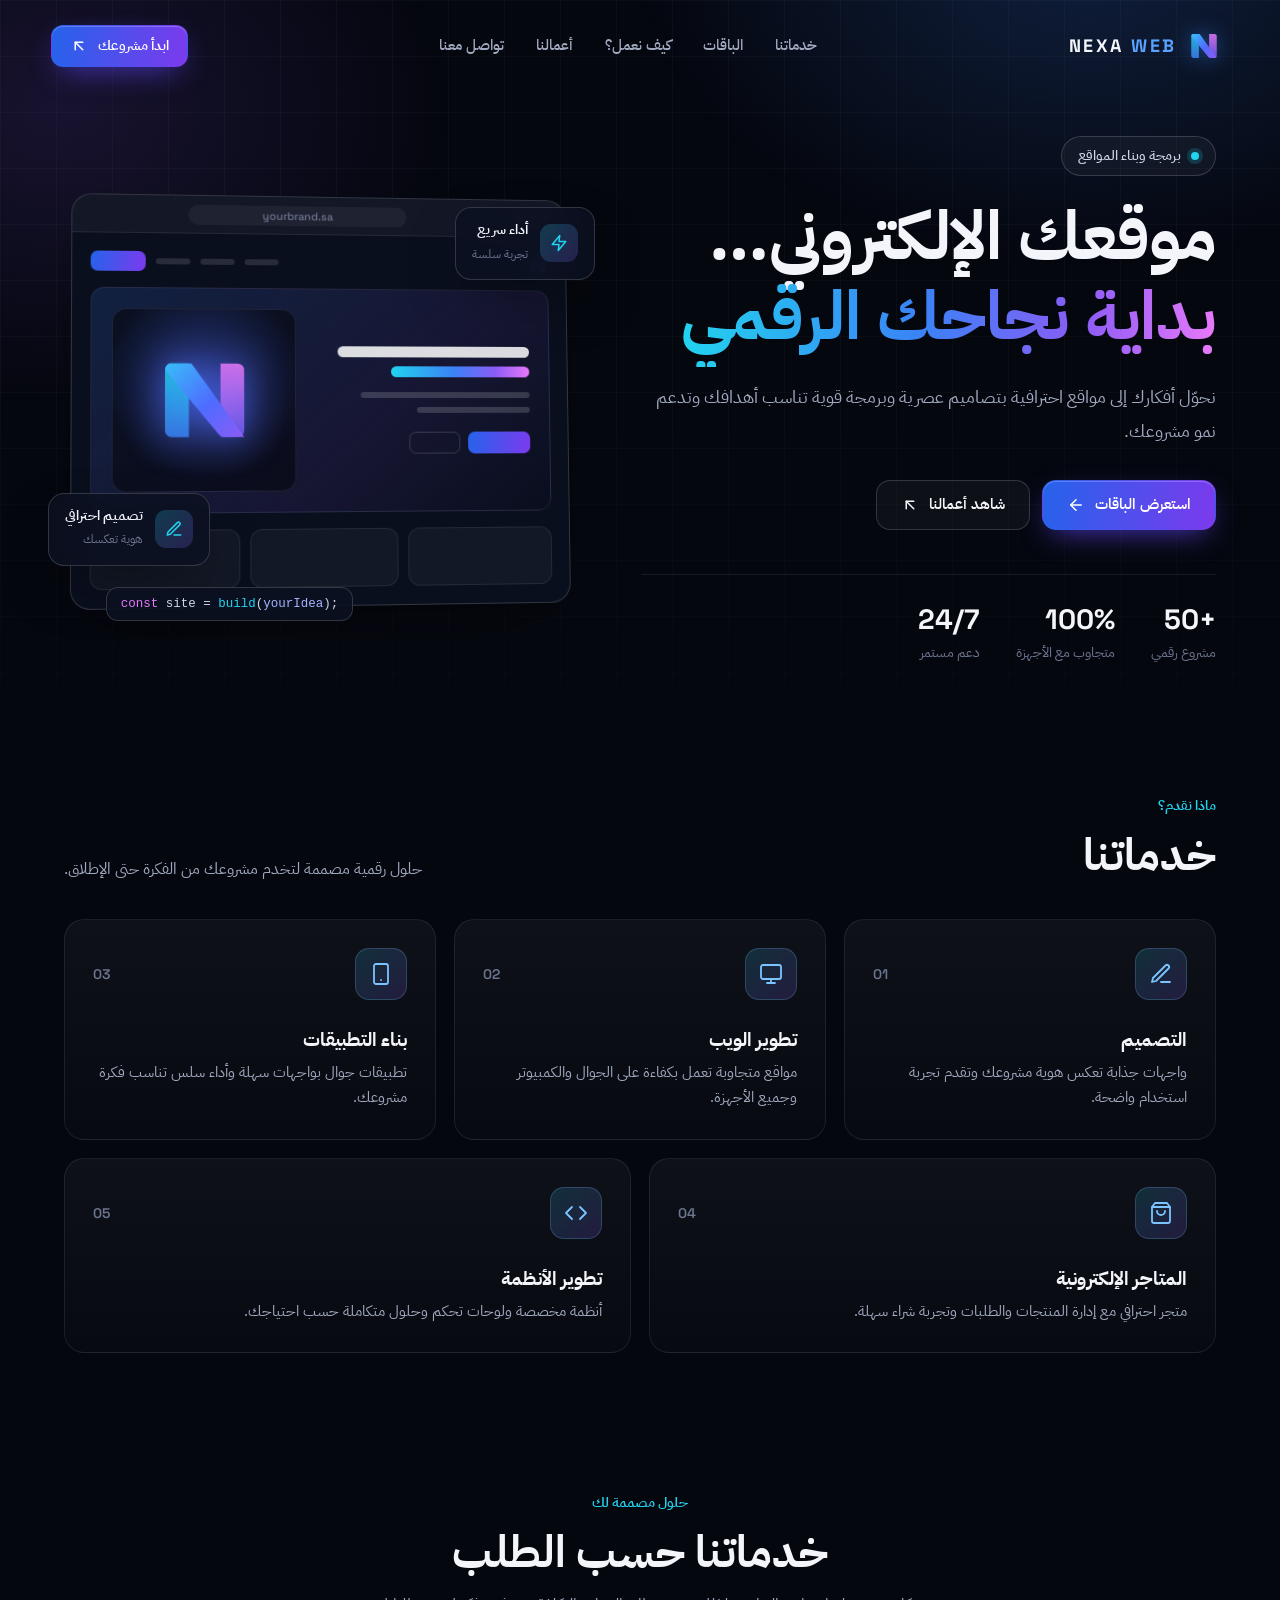
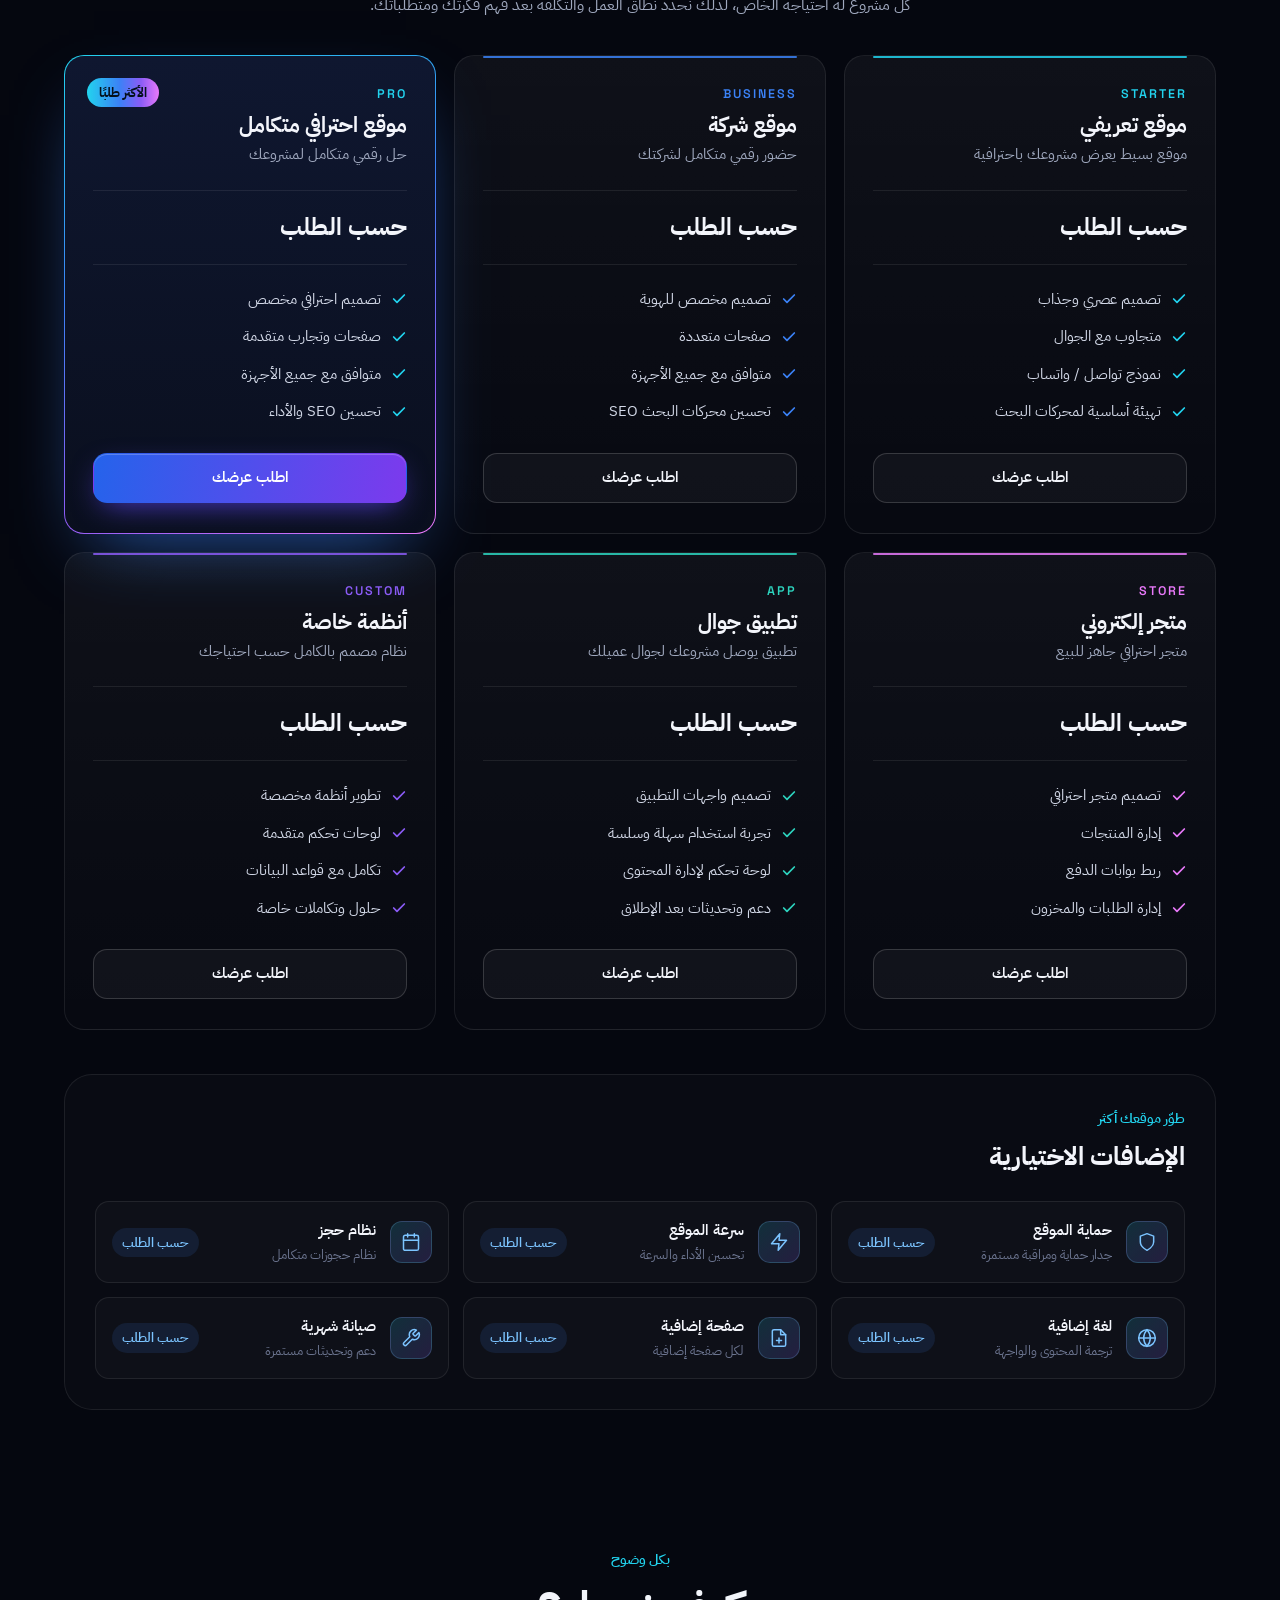
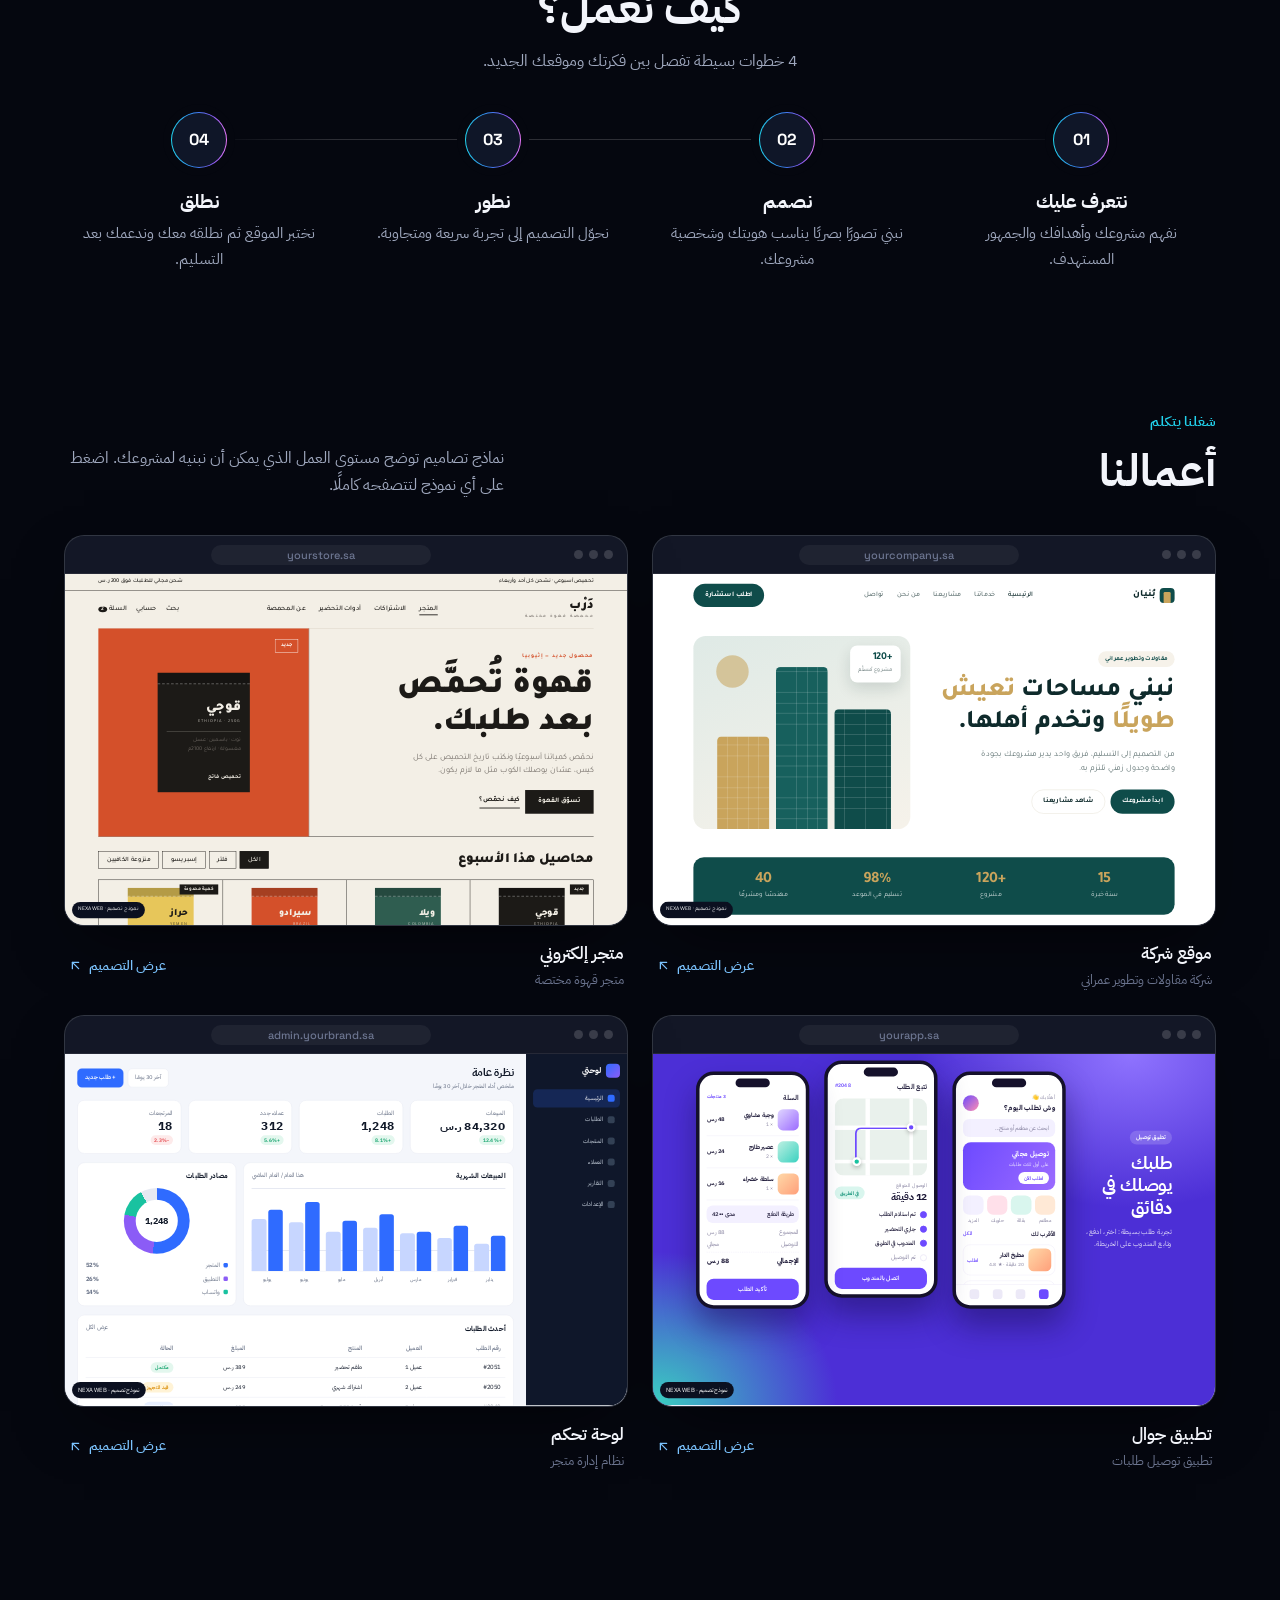
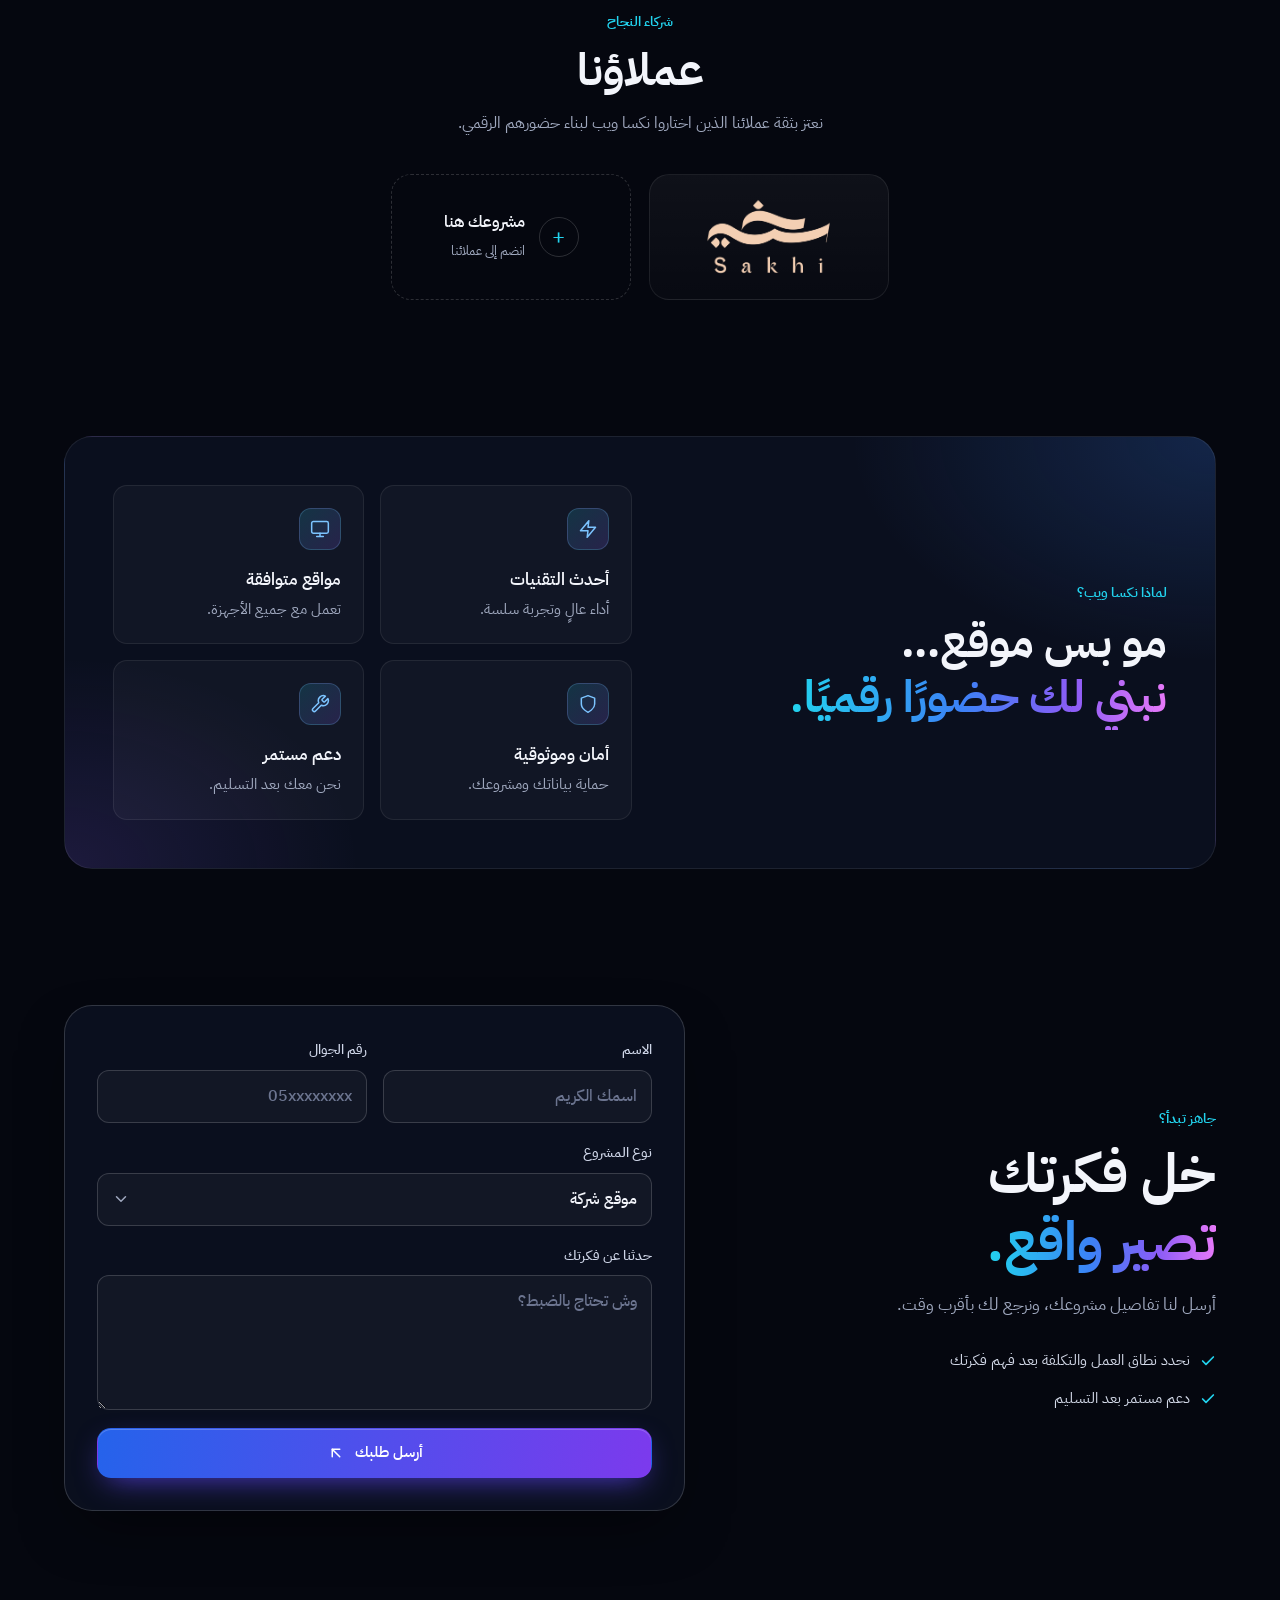
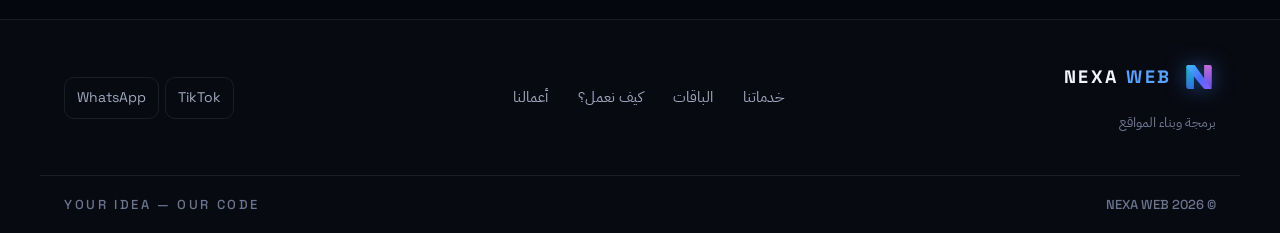
==== index.html @ 10ea8890 "إطلاق موقع نكسا ويب بالتصميم الجديد - إعادة تصميم الواجهات بالكامل ومتجاوبة مع الجوال - باقة تطبيق ا" ====
<!doctype html>
<html lang="ar" dir="rtl">
<head>
  <meta charset="UTF-8" />
  <meta name="viewport" content="width=device-width, initial-scale=1.0" />
  <meta name="theme-color" content="#05070f" />
  <meta name="description" content="نكسا ويب — برمجة وبناء المواقع والمتاجر الإلكترونية والأنظمة المخصصة بتصاميم عصرية وأداء عالٍ." />
  <title>نكسا ويب | NEXA WEB</title>
  <link rel="preconnect" href="https://fonts.googleapis.com" />
  <link rel="preconnect" href="https://fonts.gstatic.com" crossorigin />
  <link href="https://fonts.googleapis.com/css2?family=IBM+Plex+Sans+Arabic:wght@400;500;600;700&family=Space+Grotesk:wght@500;600;700&display=swap" rel="stylesheet" />
  <link rel="stylesheet" href="style.css" />
</head>
<body>

  <!-- SVG sprite: logo + icons -->
  <svg width="0" height="0" style="position:absolute" aria-hidden="true">
    <defs>
      <linearGradient id="g-a" x1="0" y1="0" x2="0" y2="1"><stop offset="0" stop-color="#22d3ee"/><stop offset="1" stop-color="#3b82f6"/></linearGradient>
      <linearGradient id="g-b" x1="0" y1="0" x2="1" y2="1"><stop offset="0" stop-color="#38bdf8"/><stop offset=".55" stop-color="#4f6bff"/><stop offset="1" stop-color="#8b5cf6"/></linearGradient>
      <linearGradient id="g-c" x1="0" y1="1" x2="0" y2="0"><stop offset="0" stop-color="#6d5cf6"/><stop offset="1" stop-color="#e879f9"/></linearGradient>
    </defs>
    <symbol id="logo" viewBox="0 0 40 40">
      <path d="M5 8.5A2.5 2.5 0 0 1 7.5 6H14v28H7.5A2.5 2.5 0 0 1 5 31.5z" fill="url(#g-a)" opacity=".85"/>
      <path d="M26 6h6.5A2.5 2.5 0 0 1 35 8.5v23a2.5 2.5 0 0 1-2.5 2.5H26z" fill="url(#g-c)" opacity=".85"/>
      <path d="M7.5 6H15l20 28h-7.5a3 3 0 0 1-2.4-1.2L5.6 9.2A2 2 0 0 1 7.5 6z" fill="url(#g-b)"/>
    </symbol>
    <symbol id="i-arrow" viewBox="0 0 24 24"><path d="M19 12H5"/><path d="m12 19-7-7 7-7"/></symbol>
    <symbol id="i-arrow-out" viewBox="0 0 24 24"><path d="M7 17V7h10"/><path d="M17 17 7 7"/></symbol>
    <symbol id="i-check" viewBox="0 0 24 24"><path d="M20 6 9 17l-5-5"/></symbol>
    <symbol id="i-pen" viewBox="0 0 24 24"><path d="M12 20h9"/><path d="M16.5 3.5a2.12 2.12 0 0 1 3 3L7 19l-4 1 1-4Z"/></symbol>
    <symbol id="i-monitor" viewBox="0 0 24 24"><rect x="2" y="3" width="20" height="14" rx="2"/><path d="M8 21h8M12 17v4"/></symbol>
    <symbol id="i-bag" viewBox="0 0 24 24"><path d="M6 2 3 6v14a2 2 0 0 0 2 2h14a2 2 0 0 0 2-2V6l-3-4Z"/><path d="M3 6h18"/><path d="M16 10a4 4 0 0 1-8 0"/></symbol>
    <symbol id="i-phone" viewBox="0 0 24 24"><rect x="5" y="2" width="14" height="20" rx="2"/><path d="M12 18h.01"/></symbol>
    <symbol id="i-code" viewBox="0 0 24 24"><path d="m16 18 6-6-6-6"/><path d="m8 6-6 6 6 6"/></symbol>
    <symbol id="i-shield" viewBox="0 0 24 24"><path d="M12 22s8-4 8-10V5l-8-3-8 3v7c0 6 8 10 8 10Z"/></symbol>
    <symbol id="i-zap" viewBox="0 0 24 24"><path d="M13 2 3 14h9l-1 8 10-12h-9l1-8Z"/></symbol>
    <symbol id="i-calendar" viewBox="0 0 24 24"><rect x="3" y="4" width="18" height="18" rx="2"/><path d="M16 2v4M8 2v4M3 10h18"/></symbol>
    <symbol id="i-globe" viewBox="0 0 24 24"><circle cx="12" cy="12" r="10"/><path d="M2 12h20"/><path d="M12 2a15.3 15.3 0 0 1 4 10 15.3 15.3 0 0 1-4 10 15.3 15.3 0 0 1-4-10 15.3 15.3 0 0 1 4-10Z"/></symbol>
    <symbol id="i-file" viewBox="0 0 24 24"><path d="M14 2H6a2 2 0 0 0-2 2v16a2 2 0 0 0 2 2h12a2 2 0 0 0 2-2V8Z"/><path d="M14 2v6h6M12 18v-6M9 15h6"/></symbol>
    <symbol id="i-tool" viewBox="0 0 24 24"><path d="M14.7 6.3a1 1 0 0 0 0 1.4l1.6 1.6a1 1 0 0 0 1.4 0l3.77-3.77a6 6 0 0 1-7.94 7.94l-6.91 6.91a2.12 2.12 0 0 1-3-3l6.91-6.91a6 6 0 0 1 7.94-7.94l-3.76 3.76Z"/></symbol>
    <symbol id="i-menu" viewBox="0 0 24 24"><path d="M4 7h16M4 12h16M4 17h16"/></symbol>
    <symbol id="i-close" viewBox="0 0 24 24"><path d="M18 6 6 18M6 6l12 12"/></symbol>
  </svg>

  <div class="backdrop" aria-hidden="true"></div>

  <header class="nav" id="nav">
    <div class="nav-inner">
      <a class="brand" href="#home" aria-label="نكسا ويب">
        <svg class="brand-mark"><use href="#logo"/></svg>
        <span class="brand-name">NEXA <b>WEB</b></span>
      </a>
      <nav class="nav-links" id="navLinks" aria-label="التنقل الرئيسي">
        <a href="#services">خدماتنا</a>
        <a href="#pricing">الباقات</a>
        <a href="#process">كيف نعمل؟</a>
        <a href="#work">أعمالنا</a>
        <a href="#contact">تواصل معنا</a>
      </nav>
      <div class="nav-actions">
        <a class="btn btn-primary btn-sm" href="#contact">ابدأ مشروعك <svg class="ic"><use href="#i-arrow-out"/></svg></a>
        <button class="nav-toggle" id="navToggle" type="button" aria-label="فتح القائمة" aria-expanded="false" aria-controls="navLinks">
          <svg class="ic ic-menu"><use href="#i-menu"/></svg>
          <svg class="ic ic-close"><use href="#i-close"/></svg>
        </button>
      </div>
    </div>
  </header>

  <main>
    <!-- Hero -->
    <section id="home" class="hero container">
      <div class="hero-copy">
        <span class="pill"><i></i> برمجة وبناء المواقع</span>
        <h1>موقعك الإلكتروني…<br><span class="grad">بداية نجاحك الرقمي</span></h1>
        <p class="lead">نحوّل أفكارك إلى مواقع احترافية بتصاميم عصرية وبرمجة قوية تناسب أهدافك وتدعم نمو مشروعك.</p>
        <div class="hero-actions">
          <a class="btn btn-primary" href="#pricing">استعرض الباقات <svg class="ic"><use href="#i-arrow"/></svg></a>
          <a class="btn btn-ghost" href="#work">شاهد أعمالنا <svg class="ic"><use href="#i-arrow-out"/></svg></a>
        </div>
        <dl class="stats">
          <div><dt>+50</dt><dd>مشروع رقمي</dd></div>
          <div><dt>100%</dt><dd>متجاوب مع الأجهزة</dd></div>
          <div><dt>24/7</dt><dd>دعم مستمر</dd></div>
        </dl>
      </div>

      <div class="hero-visual" aria-hidden="true">
        <div class="hero-glow"></div>
        <div class="window hero-window">
          <div class="window-bar"><span class="dots"><i></i><i></i><i></i></span><span class="url">yourbrand.sa</span></div>
          <div class="hw-body">
            <div class="hw-nav"><svg class="hw-logo"><use href="#logo"/></svg><span></span><span></span><span></span><b></b></div>
            <div class="hw-hero">
              <div class="hw-text"><i class="l1"></i><i class="l2"></i><i class="l3"></i><i class="l4"></i><div class="hw-btns"><b></b><u></u></div></div>
              <div class="hw-art"><svg><use href="#logo"/></svg></div>
            </div>
            <div class="hw-cards"><div></div><div></div><div></div></div>
          </div>
        </div>
        <div class="chip chip-a"><span class="chip-ic"><svg class="ic"><use href="#i-zap"/></svg></span><div><b>أداء سريع</b><small>تجربة سلسة</small></div></div>
        <div class="chip chip-b"><span class="chip-ic"><svg class="ic"><use href="#i-pen"/></svg></span><div><b>تصميم احترافي</b><small>هوية تعكسك</small></div></div>
        <div class="code-chip" dir="ltr"><span class="k">const</span> site = <span class="f">build</span>(<span class="s">yourIdea</span>);</div>
      </div>
    </section>

    <!-- Services -->
    <section id="services" class="section container">
      <div class="section-head">
        <div><span class="kicker">ماذا نقدم؟</span><h2>خدماتنا</h2></div>
        <p>حلول رقمية مصممة لتخدم مشروعك من الفكرة حتى الإطلاق.</p>
      </div>
      <div class="service-grid">
        <article class="card service reveal">
          <div class="service-top"><span class="icon-box"><svg class="ic"><use href="#i-pen"/></svg></span><span class="num">01</span></div>
          <h3>التصميم</h3><p>واجهات جذابة تعكس هوية مشروعك وتقدم تجربة استخدام واضحة.</p>
        </article>
        <article class="card service reveal">
          <div class="service-top"><span class="icon-box"><svg class="ic"><use href="#i-monitor"/></svg></span><span class="num">02</span></div>
          <h3>تطوير الويب</h3><p>مواقع متجاوبة تعمل بكفاءة على الجوال والكمبيوتر وجميع الأجهزة.</p>
        </article>
        <article class="card service reveal">
          <div class="service-top"><span class="icon-box"><svg class="ic"><use href="#i-phone"/></svg></span><span class="num">03</span></div>
          <h3>بناء التطبيقات</h3><p>تطبيقات جوال بواجهات سهلة وأداء سلس تناسب فكرة مشروعك.</p>
        </article>
        <article class="card service reveal">
          <div class="service-top"><span class="icon-box"><svg class="ic"><use href="#i-bag"/></svg></span><span class="num">04</span></div>
          <h3>المتاجر الإلكترونية</h3><p>متجر احترافي مع إدارة المنتجات والطلبات وتجربة شراء سهلة.</p>
        </article>
        <article class="card service reveal">
          <div class="service-top"><span class="icon-box"><svg class="ic"><use href="#i-code"/></svg></span><span class="num">05</span></div>
          <h3>تطوير الأنظمة</h3><p>أنظمة مخصصة ولوحات تحكم وحلول متكاملة حسب احتياجك.</p>
        </article>
      </div>
    </section>

    <!-- Pricing -->
    <section id="pricing" class="section container">
      <div class="section-head center">
        <div><span class="kicker">حلول مصممة لك</span><h2>خدماتنا حسب الطلب</h2></div>
        <p>كل مشروع له احتياجه الخاص، لذلك نحدد نطاق العمل والتكلفة بعد فهم فكرتك ومتطلباتك.</p>
      </div>
      <div class="plan-grid">
        <article class="plan reveal" style="--accent:#22d3ee">
          <span class="plan-tag">STARTER</span>
          <h3>موقع تعريفي</h3>
          <p class="plan-desc">موقع بسيط يعرض مشروعك باحترافية</p>
          <div class="plan-price">حسب الطلب</div>
          <ul>
            <li><svg class="ic"><use href="#i-check"/></svg>تصميم عصري وجذاب</li>
            <li><svg class="ic"><use href="#i-check"/></svg>متجاوب مع الجوال</li>
            <li><svg class="ic"><use href="#i-check"/></svg>نموذج تواصل / واتساب</li>
            <li><svg class="ic"><use href="#i-check"/></svg>تهيئة أساسية لمحركات البحث</li>
          </ul>
          <button class="btn btn-ghost" type="button" onclick="choosePlan('Starter')">اطلب عرضك</button>
        </article>
        <article class="plan reveal" style="--accent:#3b82f6">
          <span class="plan-tag">BUSINESS</span>
          <h3>موقع شركة</h3>
          <p class="plan-desc">حضور رقمي متكامل لشركتك</p>
          <div class="plan-price">حسب الطلب</div>
          <ul>
            <li><svg class="ic"><use href="#i-check"/></svg>تصميم مخصص للهوية</li>
            <li><svg class="ic"><use href="#i-check"/></svg>صفحات متعددة</li>
            <li><svg class="ic"><use href="#i-check"/></svg>متوافق مع جميع الأجهزة</li>
            <li><svg class="ic"><use href="#i-check"/></svg>تحسين محركات البحث SEO</li>
          </ul>
          <button class="btn btn-ghost" type="button" onclick="choosePlan('Business')">اطلب عرضك</button>
        </article>
        <article class="plan featured reveal" style="--accent:#22d3ee">
          <span class="plan-badge">الأكثر طلبًا</span>
          <span class="plan-tag">PRO</span>
          <h3>موقع احترافي متكامل</h3>
          <p class="plan-desc">حل رقمي متكامل لمشروعك</p>
          <div class="plan-price">حسب الطلب</div>
          <ul>
            <li><svg class="ic"><use href="#i-check"/></svg>تصميم احترافي مخصص</li>
            <li><svg class="ic"><use href="#i-check"/></svg>صفحات وتجارب متقدمة</li>
            <li><svg class="ic"><use href="#i-check"/></svg>متوافق مع جميع الأجهزة</li>
            <li><svg class="ic"><use href="#i-check"/></svg>تحسين SEO والأداء</li>
          </ul>
          <button class="btn btn-primary" type="button" onclick="choosePlan('Pro')">اطلب عرضك</button>
        </article>
        <article class="plan reveal" style="--accent:#e879f9">
          <span class="plan-tag">STORE</span>
          <h3>متجر إلكتروني</h3>
          <p class="plan-desc">متجر احترافي جاهز للبيع</p>
          <div class="plan-price">حسب الطلب</div>
          <ul>
            <li><svg class="ic"><use href="#i-check"/></svg>تصميم متجر احترافي</li>
            <li><svg class="ic"><use href="#i-check"/></svg>إدارة المنتجات</li>
            <li><svg class="ic"><use href="#i-check"/></svg>ربط بوابات الدفع</li>
            <li><svg class="ic"><use href="#i-check"/></svg>إدارة الطلبات والمخزون</li>
          </ul>
          <button class="btn btn-ghost" type="button" onclick="choosePlan('Store')">اطلب عرضك</button>
        </article>
        <article class="plan reveal" style="--accent:#2dd4bf">
          <span class="plan-tag">APP</span>
          <h3>تطبيق جوال</h3>
          <p class="plan-desc">تطبيق يوصل مشروعك لجوال عميلك</p>
          <div class="plan-price">حسب الطلب</div>
          <ul>
            <li><svg class="ic"><use href="#i-check"/></svg>تصميم واجهات التطبيق</li>
            <li><svg class="ic"><use href="#i-check"/></svg>تجربة استخدام سهلة وسلسة</li>
            <li><svg class="ic"><use href="#i-check"/></svg>لوحة تحكم لإدارة المحتوى</li>
            <li><svg class="ic"><use href="#i-check"/></svg>دعم وتحديثات بعد الإطلاق</li>
          </ul>
          <button class="btn btn-ghost" type="button" onclick="choosePlan('App')">اطلب عرضك</button>
        </article>
        <article class="plan reveal" style="--accent:#8b5cf6">
          <span class="plan-tag">CUSTOM</span>
          <h3>أنظمة خاصة</h3>
          <p class="plan-desc">نظام مصمم بالكامل حسب احتياجك</p>
          <div class="plan-price">حسب الطلب</div>
          <ul>
            <li><svg class="ic"><use href="#i-check"/></svg>تطوير أنظمة مخصصة</li>
            <li><svg class="ic"><use href="#i-check"/></svg>لوحات تحكم متقدمة</li>
            <li><svg class="ic"><use href="#i-check"/></svg>تكامل مع قواعد البيانات</li>
            <li><svg class="ic"><use href="#i-check"/></svg>حلول وتكاملات خاصة</li>
          </ul>
          <button class="btn btn-ghost" type="button" onclick="choosePlan('Custom')">اطلب عرضك</button>
        </article>
      </div>

      <!-- Extras -->
      <div class="extras">
        <div class="extras-head"><span class="kicker">طوّر موقعك أكثر</span><h3>الإضافات الاختيارية</h3></div>
        <div class="extra-grid">
          <div class="extra reveal"><span class="icon-box sm"><svg class="ic"><use href="#i-shield"/></svg></span><div><b>حماية الموقع</b><small>جدار حماية ومراقبة مستمرة</small></div><em>حسب الطلب</em></div>
          <div class="extra reveal"><span class="icon-box sm"><svg class="ic"><use href="#i-zap"/></svg></span><div><b>سرعة الموقع</b><small>تحسين الأداء والسرعة</small></div><em>حسب الطلب</em></div>
          <div class="extra reveal"><span class="icon-box sm"><svg class="ic"><use href="#i-calendar"/></svg></span><div><b>نظام حجز</b><small>نظام حجوزات متكامل</small></div><em>حسب الطلب</em></div>
          <div class="extra reveal"><span class="icon-box sm"><svg class="ic"><use href="#i-globe"/></svg></span><div><b>لغة إضافية</b><small>ترجمة المحتوى والواجهة</small></div><em>حسب الطلب</em></div>
          <div class="extra reveal"><span class="icon-box sm"><svg class="ic"><use href="#i-file"/></svg></span><div><b>صفحة إضافية</b><small>لكل صفحة إضافية</small></div><em>حسب الطلب</em></div>
          <div class="extra reveal"><span class="icon-box sm"><svg class="ic"><use href="#i-tool"/></svg></span><div><b>صيانة شهرية</b><small>دعم وتحديثات مستمرة</small></div><em>حسب الطلب</em></div>
        </div>
      </div>
    </section>

    <!-- Process -->
    <section id="process" class="section container">
      <div class="section-head center">
        <div><span class="kicker">بكل وضوح</span><h2>كيف نعمل؟</h2></div>
        <p>4 خطوات بسيطة تفصل بين فكرتك وموقعك الجديد.</p>
      </div>
      <ol class="steps">
        <li class="step reveal"><span class="step-num">01</span><h3>نتعرف عليك</h3><p>نفهم مشروعك وأهدافك والجمهور المستهدف.</p></li>
        <li class="step reveal"><span class="step-num">02</span><h3>نصمم</h3><p>نبني تصورًا بصريًا يناسب هويتك وشخصية مشروعك.</p></li>
        <li class="step reveal"><span class="step-num">03</span><h3>نطور</h3><p>نحوّل التصميم إلى تجربة سريعة ومتجاوبة.</p></li>
        <li class="step reveal"><span class="step-num">04</span><h3>نطلق</h3><p>نختبر الموقع ثم نطلقه معك وندعمك بعد التسليم.</p></li>
      </ol>
    </section>

    <!-- Work -->
    <section id="work" class="section container">
      <div class="section-head">
        <div><span class="kicker">شغلنا يتكلم</span><h2>أعمالنا</h2></div>
        <p>نماذج تصاميم توضح مستوى العمل الذي يمكن أن نبنيه لمشروعك. اضغط على أي نموذج لتتصفحه كاملًا.</p>
      </div>
      <div class="work-grid">
        <a class="work reveal" href="work/company.html" target="_blank" rel="noopener">
          <div class="window">
            <div class="window-bar"><span class="dots"><i></i><i></i><i></i></span><span class="url">yourcompany.sa</span></div>
            <div class="shot"><iframe src="work/company.html" title="معاينة: موقع شركة" loading="lazy" tabindex="-1" scrolling="no" aria-hidden="true"></iframe></div>
          </div>
          <div class="work-cap"><div><b>موقع شركة</b><small>شركة مقاولات وتطوير عمراني</small></div><span>عرض التصميم <svg class="ic"><use href="#i-arrow-out"/></svg></span></div>
        </a>
        <a class="work reveal" href="work/store.html" target="_blank" rel="noopener">
          <div class="window">
            <div class="window-bar"><span class="dots"><i></i><i></i><i></i></span><span class="url">yourstore.sa</span></div>
            <div class="shot"><iframe src="work/store.html" title="معاينة: متجر إلكتروني" loading="lazy" tabindex="-1" scrolling="no" aria-hidden="true"></iframe></div>
          </div>
          <div class="work-cap"><div><b>متجر إلكتروني</b><small>متجر قهوة مختصة</small></div><span>عرض التصميم <svg class="ic"><use href="#i-arrow-out"/></svg></span></div>
        </a>
        <a class="work reveal" href="work/app.html" target="_blank" rel="noopener">
          <div class="window">
            <div class="window-bar"><span class="dots"><i></i><i></i><i></i></span><span class="url">yourapp.sa</span></div>
            <div class="shot"><iframe src="work/app.html" title="معاينة: تطبيق جوال" loading="lazy" tabindex="-1" scrolling="no" aria-hidden="true"></iframe></div>
          </div>
          <div class="work-cap"><div><b>تطبيق جوال</b><small>تطبيق توصيل طلبات</small></div><span>عرض التصميم <svg class="ic"><use href="#i-arrow-out"/></svg></span></div>
        </a>
        <a class="work reveal" href="work/dashboard.html" target="_blank" rel="noopener">
          <div class="window">
            <div class="window-bar"><span class="dots"><i></i><i></i><i></i></span><span class="url">admin.yourbrand.sa</span></div>
            <div class="shot"><iframe src="work/dashboard.html" title="معاينة: لوحة تحكم" loading="lazy" tabindex="-1" scrolling="no" aria-hidden="true"></iframe></div>
          </div>
          <div class="work-cap"><div><b>لوحة تحكم</b><small>نظام إدارة متجر</small></div><span>عرض التصميم <svg class="ic"><use href="#i-arrow-out"/></svg></span></div>
        </a>
      </div>
    </section>

    <!-- Clients: to add a client, copy a "client" block and change the name (or put an <img> logo inside it) -->
    <section id="clients" class="section container">
      <div class="section-head center">
        <div><span class="kicker">شركاء النجاح</span><h2>عملاؤنا</h2></div>
        <p>نعتز بثقة عملائنا الذين اختاروا نكسا ويب لبناء حضورهم الرقمي.</p>
      </div>
      <div class="client-grid">
        <div class="client reveal"><img src="assets/sakhi-logo.png" alt="سخي — Sakhi Cafe" width="600" height="375" loading="lazy"></div>
        <a class="client client-next reveal" href="#contact"><span class="client-plus">+</span><div><b>مشروعك هنا</b><small>انضم إلى عملائنا</small></div></a>
      </div>
    </section>

    <!-- Why -->
    <section class="section container">
      <div class="why">
        <div class="why-copy">
          <span class="kicker">لماذا نكسا ويب؟</span>
          <h2>مو بس موقع…<br><span class="grad">نبني لك حضورًا رقميًا.</span></h2>
        </div>
        <div class="why-list">
          <div class="reveal"><span class="icon-box sm"><svg class="ic"><use href="#i-zap"/></svg></span><strong>أحدث التقنيات</strong><p>أداء عالٍ وتجربة سلسة.</p></div>
          <div class="reveal"><span class="icon-box sm"><svg class="ic"><use href="#i-monitor"/></svg></span><strong>مواقع متوافقة</strong><p>تعمل مع جميع الأجهزة.</p></div>
          <div class="reveal"><span class="icon-box sm"><svg class="ic"><use href="#i-shield"/></svg></span><strong>أمان وموثوقية</strong><p>حماية بياناتك ومشروعك.</p></div>
          <div class="reveal"><span class="icon-box sm"><svg class="ic"><use href="#i-tool"/></svg></span><strong>دعم مستمر</strong><p>نحن معك بعد التسليم.</p></div>
        </div>
      </div>
    </section>

    <!-- Contact -->
    <section id="contact" class="section container contact">
      <div class="contact-copy">
        <span class="kicker">جاهز تبدأ؟</span>
        <h2>خل فكرتك<br><span class="grad">تصير واقع.</span></h2>
        <p>أرسل لنا تفاصيل مشروعك، ونرجع لك بأقرب وقت.</p>
        <ul class="contact-points">
          <li><svg class="ic"><use href="#i-check"/></svg>نحدد نطاق العمل والتكلفة بعد فهم فكرتك</li>
          <li><svg class="ic"><use href="#i-check"/></svg>دعم مستمر بعد التسليم</li>
        </ul>
      </div>
      <form class="contact-form" onsubmit="sendForm(event)">
        <div class="field-row">
          <label>الاسم<input id="name" required autocomplete="name" placeholder="اسمك الكريم"></label>
          <label>رقم الجوال<input id="phone" type="tel" inputmode="tel" dir="ltr" required autocomplete="tel" placeholder="05xxxxxxxx"></label>
        </div>
        <label>نوع المشروع
          <select id="type"><option>موقع شركة</option><option>متجر إلكتروني</option><option>صفحة هبوط</option><option>تطبيق</option><option>نظام خاص</option></select>
        </label>
        <label>حدثنا عن فكرتك<textarea id="message" rows="4" placeholder="وش تحتاج بالضبط؟"></textarea></label>
        <button class="btn btn-primary btn-block" type="submit">أرسل طلبك <svg class="ic"><use href="#i-arrow-out"/></svg></button>
      </form>
    </section>
  </main>

  <footer class="footer">
    <div class="container footer-inner">
      <div class="footer-brand">
        <a class="brand" href="#home" aria-label="نكسا ويب"><svg class="brand-mark"><use href="#logo"/></svg><span class="brand-name">NEXA <b>WEB</b></span></a>
        <p>برمجة وبناء المواقع</p>
      </div>
      <nav class="footer-links" aria-label="روابط التذييل">
        <a href="#services">خدماتنا</a><a href="#pricing">الباقات</a><a href="#process">كيف نعمل؟</a><a href="#work">أعمالنا</a>
      </nav>
      <div class="social">
        <a href="https://www.tiktok.com/@nexawebco" target="_blank" rel="noopener">TikTok</a>
        <a href="https://wa.me/966599185199" target="_blank" rel="noopener">WhatsApp</a>
      </div>
    </div>
    <div class="container footer-bottom"><span>© 2026 NEXA WEB</span><span class="tagline">YOUR IDEA — OUR CODE</span></div>
  </footer>

  <div class="toast" id="toast" role="status" aria-live="polite"></div>
  <script src="script.js"></script>
</body>
</html>
---- style.css ----
/* ==========================================================
   NEXA WEB — Design system
   ========================================================== */
:root {
  /* color */
  --bg: #05070f;
  --surface: #0a0f1e;
  --surface-2: #0f1628;
  --border: rgba(255, 255, 255, .08);
  --border-strong: rgba(255, 255, 255, .16);
  --text: #f3f5fb;
  --muted: #a0a9bf;
  --subtle: #6c7590;
  --cyan: #22d3ee;
  --blue: #3b82f6;
  --violet: #8b5cf6;
  --pink: #e879f9;
  --grad: linear-gradient(90deg, var(--cyan), var(--blue) 45%, var(--violet) 75%, var(--pink));
  --grad-btn: linear-gradient(100deg, #2563eb, #7c3aed);

  /* type */
  --font: "IBM Plex Sans Arabic", "Segoe UI", Tahoma, sans-serif;
  --font-latin: "Space Grotesk", "IBM Plex Sans Arabic", sans-serif;

  /* shape */
  --r-sm: 10px;
  --r-md: 14px;
  --r-lg: 20px;
  --r-xl: 28px;
  --shadow: 0 24px 60px -20px rgba(0, 0, 0, .6);
  --container: 1200px;
}

*, *::before, *::after { box-sizing: border-box; margin: 0; padding: 0; }
html { scroll-behavior: smooth; scroll-padding-top: 90px; }
body {
  font-family: var(--font);
  background: var(--bg);
  color: var(--text);
  line-height: 1.7;
  overflow-x: hidden;
  -webkit-font-smoothing: antialiased;
}
a { color: inherit; text-decoration: none; }
ul, ol { list-style: none; }
button, input, select, textarea { font: inherit; color: inherit; }
:focus-visible { outline: 2px solid var(--cyan); outline-offset: 3px; border-radius: 6px; }

.container { width: 100%; max-width: var(--container); margin-inline: auto; padding-inline: 24px; }
.section { padding-block: 68px; }
.ic { width: 18px; height: 18px; fill: none; stroke: currentColor; stroke-width: 2; stroke-linecap: round; stroke-linejoin: round; flex: none; }
.grad { background: var(--grad); -webkit-background-clip: text; background-clip: text; color: transparent; }

/* page backdrop */
.backdrop {
  position: fixed; inset: 0; z-index: -1; pointer-events: none;
  background:
    radial-gradient(700px 480px at 85% -5%, rgba(59, 130, 246, .20), transparent 65%),
    radial-gradient(600px 460px at 5% 12%, rgba(139, 92, 246, .14), transparent 65%),
    linear-gradient(rgba(255, 255, 255, .028) 1px, transparent 1px),
    linear-gradient(90deg, rgba(255, 255, 255, .028) 1px, transparent 1px);
  background-size: auto, auto, 56px 56px, 56px 56px;
  -webkit-mask-image: linear-gradient(to bottom, #000 0%, #000 45%, transparent 95%);
  mask-image: linear-gradient(to bottom, #000 0%, #000 45%, transparent 95%);
}

/* ---------- Typography ---------- */
h1, h2, h3 { font-weight: 700; line-height: 1.25; }
h1 { font-size: clamp(38px, 5.2vw, 68px); line-height: 1.2; }
h2 { font-size: clamp(30px, 3.6vw, 44px); }
h3 { font-size: 19px; }
.kicker {
  display: inline-block; margin-bottom: 10px;
  color: var(--cyan); font-size: 14px; font-weight: 600;
}
.lead { color: var(--muted); font-size: 18px; line-height: 1.9; max-width: 560px; }

/* ---------- Buttons ---------- */
.btn {
  display: inline-flex; align-items: center; justify-content: center; gap: 10px;
  min-height: 50px; padding: 0 24px;
  border: 1px solid transparent; border-radius: var(--r-md);
  font-weight: 600; font-size: 15px; cursor: pointer; white-space: nowrap;
  transition: transform .2s ease, box-shadow .2s ease, background-color .2s ease, border-color .2s ease;
}
.btn:hover { transform: translateY(-2px); }
.btn:active { transform: translateY(0); }
.btn-primary { background: var(--grad-btn); color: #fff; box-shadow: 0 10px 30px -10px rgba(99, 72, 255, .8), inset 0 1px 0 rgba(255, 255, 255, .22); }
.btn-primary:hover { box-shadow: 0 16px 36px -10px rgba(99, 72, 255, .95), inset 0 1px 0 rgba(255, 255, 255, .22); }
.btn-ghost { background: rgba(255, 255, 255, .04); border-color: var(--border-strong); }
.btn-ghost:hover { background: rgba(255, 255, 255, .08); border-color: rgba(255, 255, 255, .28); }
.btn-sm { min-height: 42px; padding: 0 18px; font-size: 14px; border-radius: 12px; }
.btn-block { width: 100%; }

/* ---------- Nav ---------- */
.nav { position: sticky; top: 0; z-index: 30; padding: 14px 24px; transition: padding .25s ease; }
.nav-inner {
  max-width: var(--container); margin-inline: auto;
  display: flex; align-items: center; justify-content: space-between; gap: 20px;
  padding: 10px 12px 10px 10px; padding-inline-start: 18px;
  border: 1px solid transparent; border-radius: 18px;
  transition: background-color .25s ease, border-color .25s ease, box-shadow .25s ease;
}
.nav.scrolled .nav-inner, .nav.open .nav-inner {
  background: rgba(8, 12, 24, .78);
  -webkit-backdrop-filter: blur(18px); backdrop-filter: blur(18px);
  border-color: var(--border); box-shadow: var(--shadow);
}
.brand { display: inline-flex; align-items: center; gap: 10px; }
.brand-mark { width: 34px; height: 34px; filter: drop-shadow(0 0 10px rgba(59, 130, 246, .55)); }
.brand-name { font-family: var(--font-latin); font-weight: 700; font-size: 18px; letter-spacing: .14em; }
.brand-name b { font-weight: 700; color: #5aa2ff; }
.nav-links { display: flex; gap: 4px; }
.nav-links a { padding: 8px 14px; border-radius: 10px; color: var(--muted); font-size: 15px; font-weight: 500; transition: color .2s, background-color .2s; }
.nav-links a:hover, .nav-links a.active { color: var(--text); background: rgba(255, 255, 255, .06); }
.nav-actions { display: flex; align-items: center; gap: 8px; }
.nav-toggle { display: none; width: 42px; height: 42px; place-items: center; background: rgba(255, 255, 255, .05); border: 1px solid var(--border-strong); border-radius: 12px; cursor: pointer; }
.nav-toggle .ic { width: 20px; height: 20px; }
.nav-toggle .ic-close, .nav.open .nav-toggle .ic-menu { display: none; }
.nav.open .nav-toggle .ic-close { display: block; }

/* ---------- Hero ---------- */
.hero { display: grid; grid-template-columns: 1.05fr .95fr; align-items: center; gap: 56px; padding-block: 44px 60px; }
.pill {
  display: inline-flex; align-items: center; gap: 10px; margin-bottom: 22px;
  padding: 7px 16px; border: 1px solid var(--border-strong); border-radius: 999px;
  background: rgba(255, 255, 255, .04); color: #cfd6e8; font-size: 14px; font-weight: 500;
}
.pill i { width: 8px; height: 8px; border-radius: 50%; background: var(--cyan); box-shadow: 0 0 0 4px rgba(34, 211, 238, .18); }
.hero .lead { margin-block: 22px 32px; }
.hero-actions { display: flex; flex-wrap: wrap; gap: 12px; }
.stats { display: flex; gap: 36px; margin-top: 44px; padding-top: 28px; border-top: 1px solid var(--border); }
.stats dt { font-family: var(--font-latin); font-size: 28px; font-weight: 700; line-height: 1.2; }
.stats dd { color: var(--subtle); font-size: 14px; margin-top: 4px; }

.hero-visual { position: relative; min-height: 460px; display: grid; place-items: center; }
.hero-glow { position: absolute; inset: 8% 6%; background: radial-gradient(closest-side, rgba(79, 107, 255, .38), transparent 70%); filter: blur(30px); }

/* browser window (hero + work) */
.window { border: 1px solid var(--border-strong); border-radius: var(--r-lg); background: var(--surface); overflow: hidden; box-shadow: var(--shadow); }
.window-bar { display: flex; align-items: center; gap: 12px; height: 38px; padding-inline: 14px; background: rgba(255, 255, 255, .035); border-bottom: 1px solid var(--border); }
.dots { display: flex; gap: 6px; }
.dots i { width: 9px; height: 9px; border-radius: 50%; background: rgba(255, 255, 255, .16); }
.url { flex: 1; max-width: 220px; margin-inline: auto; padding: 3px 12px; border-radius: 999px; background: rgba(255, 255, 255, .05); color: var(--subtle); font: 500 11px var(--font-latin); text-align: center; direction: ltr; }

.hero-window { position: relative; width: min(100%, 500px); transform: perspective(1400px) rotateY(6deg) rotateX(3deg); }
.hw-body { padding: 18px; display: grid; gap: 16px; }
.hw-nav { display: flex; align-items: center; gap: 10px; }
.hw-logo { width: 20px; height: 20px; margin-inline-end: auto; }
.hw-nav span { width: 34px; height: 6px; border-radius: 6px; background: rgba(255, 255, 255, .12); }
.hw-nav b { width: 54px; height: 20px; border-radius: 7px; background: var(--grad-btn); }
.hw-hero { display: grid; grid-template-columns: 1.1fr .9fr; gap: 16px; align-items: center; padding: 20px; border-radius: var(--r-md); background: linear-gradient(140deg, rgba(59, 130, 246, .16), rgba(139, 92, 246, .10) 60%, transparent); border: 1px solid var(--border); }
.hw-text { display: grid; gap: 9px; }
.hw-text i { display: block; height: 11px; border-radius: 6px; background: rgba(255, 255, 255, .85); }
.hw-text .l1 { width: 88%; }
.hw-text .l2 { width: 64%; background: var(--grad); }
.hw-text .l3 { width: 78%; height: 6px; background: rgba(255, 255, 255, .16); margin-top: 6px; }
.hw-text .l4 { width: 52%; height: 6px; background: rgba(255, 255, 255, .16); }
.hw-btns { display: flex; gap: 8px; margin-top: 10px; }
.hw-btns b { width: 64px; height: 22px; border-radius: 7px; background: var(--grad-btn); }
.hw-btns u { width: 52px; height: 22px; border-radius: 7px; border: 1px solid var(--border-strong); }
.hw-art { aspect-ratio: 1; display: grid; place-items: center; border-radius: var(--r-md); background: radial-gradient(circle at 50% 40%, rgba(79, 107, 255, .35), rgba(5, 7, 15, .6) 70%); border: 1px solid var(--border); }
.hw-art svg { width: 58%; height: 58%; filter: drop-shadow(0 0 18px rgba(79, 107, 255, .8)); }
.hw-cards { display: grid; grid-template-columns: repeat(3, 1fr); gap: 10px; }
.hw-cards div { height: 58px; border-radius: 12px; background: rgba(255, 255, 255, .04); border: 1px solid var(--border); }

.chip {
  position: absolute; display: flex; align-items: center; gap: 12px;
  padding: 12px 16px; border-radius: 16px;
  background: rgba(12, 17, 33, .86); border: 1px solid var(--border-strong);
  -webkit-backdrop-filter: blur(14px); backdrop-filter: blur(14px);
  box-shadow: var(--shadow); animation: float 6s ease-in-out infinite;
}
.chip b { display: block; font-size: 14px; font-weight: 600; line-height: 1.4; }
.chip small { color: var(--subtle); font-size: 12px; }
.chip-ic { display: grid; place-items: center; width: 38px; height: 38px; border-radius: 11px; background: linear-gradient(135deg, rgba(34, 211, 238, .22), rgba(139, 92, 246, .22)); color: var(--cyan); }
.chip-a { top: 8%; inset-inline-start: -2%; }
.chip-b { bottom: 14%; inset-inline-end: -3%; animation-delay: -3s; }
.code-chip {
  position: absolute; bottom: 2%; inset-inline-start: 8%;
  padding: 9px 14px; border-radius: 12px;
  background: rgba(12, 17, 33, .9); border: 1px solid var(--border-strong);
  font: 500 12.5px ui-monospace, "Cascadia Code", Consolas, monospace; color: #cfd6e8;
  box-shadow: var(--shadow);
}
.code-chip .k { color: var(--pink); } .code-chip .f { color: var(--cyan); } .code-chip .s { color: #a5b4fc; }
@keyframes float { 0%, 100% { transform: translateY(0); } 50% { transform: translateY(-10px); } }

/* ---------- Section head ---------- */
.section-head { display: flex; align-items: flex-end; justify-content: space-between; gap: 32px; margin-bottom: 36px; }
.section-head p { max-width: 440px; color: var(--muted); font-size: 16px; }
.section-head.center { flex-direction: column; align-items: center; text-align: center; gap: 12px; }
.section-head.center p { max-width: 560px; }

/* ---------- Cards ---------- */
.card {
  position: relative; padding: 28px;
  border: 1px solid var(--border); border-radius: var(--r-lg);
  background: linear-gradient(180deg, rgba(255, 255, 255, .045), rgba(255, 255, 255, .015));
  transition: transform .3s ease, border-color .3s ease, background-color .3s ease;
}
.card:hover { transform: translateY(-6px); border-color: rgba(96, 165, 250, .5); }
.icon-box {
  display: grid; place-items: center; width: 52px; height: 52px; flex: none;
  border-radius: 14px; color: #7cc4ff;
  background: linear-gradient(135deg, rgba(34, 211, 238, .16), rgba(139, 92, 246, .18));
  border: 1px solid rgba(124, 196, 255, .22);
}
.icon-box .ic { width: 24px; height: 24px; stroke-width: 1.8; }
.icon-box.sm { width: 42px; height: 42px; border-radius: 12px; }
.icon-box.sm .ic { width: 20px; height: 20px; }

.service-grid { display: grid; grid-template-columns: repeat(6, 1fr); gap: 18px; }
.service { grid-column: span 2; }
.service:nth-child(n+4) { grid-column: span 3; }
.service-top { display: flex; align-items: center; justify-content: space-between; margin-bottom: 28px; }
.num { font: 600 14px var(--font-latin); color: var(--subtle); }
.service h3 { margin-bottom: 8px; }
.service p { color: var(--muted); font-size: 15px; }

/* ---------- Plans ---------- */
.plan-grid { display: grid; grid-template-columns: repeat(6, 1fr); gap: 18px; }
.plan {
  --accent: var(--cyan);
  grid-column: span 2; position: relative; display: flex; flex-direction: column;
  padding: 30px 28px; border: 1px solid var(--border); border-radius: var(--r-lg);
  background: linear-gradient(180deg, rgba(255, 255, 255, .045), rgba(255, 255, 255, .012));
  transition: transform .3s ease, border-color .3s ease;
}
.plan::before { content: ""; position: absolute; top: 0; inset-inline: 28px; height: 2px; border-radius: 2px; background: var(--accent); opacity: .85; }
.plan:hover { transform: translateY(-6px); border-color: color-mix(in srgb, var(--accent) 55%, transparent); }
.plan.wide { grid-column: span 3; }
.plan-tag { font: 600 12.5px var(--font-latin); letter-spacing: .16em; color: var(--accent); }
.plan h3 { font-size: 21px; margin-top: 10px; }
.plan-desc { color: var(--muted); font-size: 15px; margin-top: 4px; }
.plan-price { margin-block: 22px; padding-block: 16px; border-block: 1px solid var(--border); font-size: 24px; font-weight: 700; }
.plan ul { display: grid; gap: 12px; margin-bottom: 28px; flex: 1; align-content: start; }
.plan.wide ul { grid-template-columns: 1fr 1fr; }
.plan li { display: flex; align-items: center; gap: 10px; color: #d3d9e8; font-size: 15px; }
.plan li .ic { width: 16px; height: 16px; color: var(--accent); stroke-width: 2.6; }
.plan.featured {
  border-color: transparent;
  background:
    linear-gradient(180deg, #0f1730, #0a0f1e) padding-box,
    linear-gradient(160deg, var(--cyan), var(--blue) 40%, var(--violet) 75%, var(--pink)) border-box;
  box-shadow: 0 30px 70px -30px rgba(59, 130, 246, .7);
}
.plan.featured::before { display: none; }
.plan-badge { position: absolute; top: 22px; inset-inline-end: 22px; padding: 4px 12px; border-radius: 999px; background: var(--grad); color: #04101c; font-size: 12.5px; font-weight: 700; }

.extras { margin-top: 44px; padding: 30px; border: 1px solid var(--border); border-radius: var(--r-xl); background: rgba(255, 255, 255, .02); }
.extras-head { margin-bottom: 28px; }
.extras-head h3 { font-size: 26px; }
.extra-grid { display: grid; grid-template-columns: repeat(3, 1fr); gap: 14px; }
.extra { display: flex; align-items: center; gap: 14px; padding: 16px; border: 1px solid var(--border); border-radius: var(--r-md); background: rgba(255, 255, 255, .025); transition: border-color .25s, background-color .25s; }
.extra:hover { border-color: var(--border-strong); background: rgba(255, 255, 255, .05); }
.extra div { flex: 1; min-width: 0; }
.extra b { display: block; font-size: 15px; font-weight: 600; }
.extra small { display: block; color: var(--subtle); font-size: 13px; }
.extra em { font-style: normal; font-size: 12.5px; font-weight: 600; color: #7cc4ff; padding: 4px 10px; border-radius: 999px; background: rgba(59, 130, 246, .12); white-space: nowrap; }

/* ---------- Steps ---------- */
.steps { display: grid; grid-template-columns: repeat(4, 1fr); gap: 24px; position: relative; }
.steps::before { content: ""; position: absolute; top: 27px; inset-inline: 12%; height: 1px; background: linear-gradient(90deg, transparent, var(--border-strong) 15%, var(--border-strong) 85%, transparent); }
.step { position: relative; text-align: center; padding-inline: 8px; }
.step-num {
  display: grid; place-items: center; width: 56px; height: 56px; margin: 0 auto 22px;
  border-radius: 50%; font: 700 16px var(--font-latin); color: #fff;
  background: linear-gradient(var(--surface-2), var(--surface-2)) padding-box, var(--grad) border-box;
  border: 1.5px solid transparent; box-shadow: 0 0 0 8px var(--bg);
}
.step h3 { margin-bottom: 8px; }
.step p { color: var(--muted); font-size: 15px; max-width: 240px; margin-inline: auto; }

/* ---------- Work ---------- */
.work-grid { display: grid; grid-template-columns: 1fr 1fr; gap: 24px; }
.work { display: block; }
.work .window { transition: transform .35s ease, border-color .35s ease; }
.work:hover .window { transform: translateY(-6px); border-color: rgba(96, 165, 250, .5); }
.shot { position: relative; aspect-ratio: 16 / 10; overflow: hidden; background: #fff; }
.shot iframe { position: absolute; top: 0; left: 0; width: 1280px; height: 800px; border: 0; transform-origin: top left; pointer-events: none; }
.work-cap { display: flex; align-items: center; justify-content: space-between; margin-top: 14px; padding-inline: 4px; }
.work-cap b { font-size: 17px; font-weight: 600; }
.work-cap small { display: block; color: var(--subtle); font-size: 13px; }
.work-cap span { display: inline-flex; align-items: center; gap: 6px; color: #7cc4ff; font-size: 14px; font-weight: 500; }
.work-cap .ic { width: 15px; height: 15px; }

/* ---------- Clients ---------- */
.client-grid { display: flex; flex-wrap: wrap; justify-content: center; gap: 18px; }
.client {
  flex: 0 1 240px; min-height: 116px; display: flex; align-items: center; justify-content: center; gap: 14px; padding: 20px;
  border: 1px solid var(--border); border-radius: var(--r-lg);
  background: linear-gradient(180deg, rgba(255, 255, 255, .045), rgba(255, 255, 255, .015));
  transition: border-color .3s ease, background-color .3s ease;
}
.client:hover { border-color: rgba(96, 165, 250, .5); }
.client img { width: auto; height: 84px; max-width: 100%; object-fit: contain; }
.client-name { font-size: 34px; font-weight: 700; line-height: 1.3; }
.client-next { border-style: dashed; border-color: var(--border-strong); background: none; color: var(--muted); }
.client-next:hover { color: var(--text); background: rgba(255, 255, 255, .04); }
.client-plus { display: grid; place-items: center; width: 40px; height: 40px; flex: none; border-radius: 50%; border: 1px solid var(--border-strong); font-size: 22px; line-height: 1; color: var(--cyan); }
.client-next b { display: block; font-size: 16px; font-weight: 600; color: var(--text); }
.client-next small { font-size: 13px; }

/* ---------- Why ---------- */
.why {
  display: grid; grid-template-columns: 1fr 1.1fr; gap: 64px; align-items: center;
  padding: 48px; border: 1px solid var(--border); border-radius: var(--r-xl);
  background: radial-gradient(520px 320px at 100% 0%, rgba(59, 130, 246, .2), transparent 70%), radial-gradient(420px 300px at 0% 100%, rgba(139, 92, 246, .14), transparent 70%), var(--surface);
}
.why-list { display: grid; grid-template-columns: 1fr 1fr; gap: 16px; }
.why-list > div { padding: 22px; border: 1px solid var(--border); border-radius: var(--r-md); background: rgba(255, 255, 255, .03); }
.why-list strong { display: block; margin-top: 16px; font-size: 17px; font-weight: 600; }
.why-list p { color: var(--muted); font-size: 14.5px; margin-top: 2px; }

/* ---------- Contact ---------- */
.contact { display: grid; grid-template-columns: .85fr 1.15fr; gap: 72px; align-items: center; }
.contact-copy h2 { font-size: clamp(36px, 4.4vw, 54px); }
.contact-copy > p { color: var(--muted); font-size: 17px; margin-top: 16px; }
.contact-points { display: grid; gap: 12px; margin-top: 28px; }
.contact-points li { display: flex; align-items: center; gap: 10px; color: #d3d9e8; font-size: 15px; }
.contact-points .ic { color: var(--cyan); stroke-width: 2.6; width: 16px; height: 16px; }
.contact-form { display: grid; gap: 18px; padding: 32px; border: 1px solid var(--border-strong); border-radius: var(--r-xl); background: var(--surface); box-shadow: var(--shadow); }
.field-row { display: grid; grid-template-columns: 1fr 1fr; gap: 16px; }
.contact-form label { display: grid; gap: 8px; font-size: 14px; font-weight: 500; color: #cfd6e8; }
.contact-form input, .contact-form select, .contact-form textarea {
  width: 100%; min-height: 50px; padding: 12px 14px;
  background: rgba(255, 255, 255, .035); border: 1px solid var(--border-strong); border-radius: 12px;
  font-size: 16px; color: var(--text); outline: none; transition: border-color .2s, box-shadow .2s, background-color .2s;
}
.contact-form input[dir="ltr"] { text-align: right; }
.contact-form textarea { resize: vertical; min-height: 120px; }
.contact-form ::placeholder { color: var(--subtle); }
.contact-form select {
  -webkit-appearance: none; appearance: none; cursor: pointer;
  background-image: url("data:image/svg+xml,%3Csvg xmlns='http://www.w3.org/2000/svg' viewBox='0 0 24 24' fill='none' stroke='%23a0a9bf' stroke-width='2' stroke-linecap='round' stroke-linejoin='round'%3E%3Cpath d='m6 9 6 6 6-6'/%3E%3C/svg%3E");
  background-repeat: no-repeat; background-position: left 14px center; background-size: 18px; padding-left: 42px;
}
.contact-form select option { background: var(--surface-2); color: var(--text); }
.contact-form input:focus, .contact-form select:focus, .contact-form textarea:focus { border-color: var(--blue); box-shadow: 0 0 0 4px rgba(59, 130, 246, .2); background-color: rgba(255, 255, 255, .05); }

/* ---------- Footer ---------- */
.footer { margin-top: 40px; border-top: 1px solid var(--border); background: rgba(255, 255, 255, .015); }
.footer-inner { display: flex; align-items: center; justify-content: space-between; gap: 32px; flex-wrap: wrap; padding-block: 40px; }
.footer-brand p { color: var(--subtle); font-size: 14px; margin-top: 8px; }
.footer-links, .social { display: flex; flex-wrap: wrap; gap: 6px; }
.footer-links a, .social a { padding: 8px 12px; border-radius: 10px; color: var(--muted); font-size: 15px; transition: color .2s, background-color .2s; }
.social a { font-family: var(--font-latin); font-size: 14px; border: 1px solid var(--border); }
.footer-links a:hover, .social a:hover { color: var(--text); background: rgba(255, 255, 255, .06); }
.footer-bottom { display: flex; justify-content: space-between; gap: 16px; flex-wrap: wrap; padding-block: 20px; border-top: 1px solid var(--border); color: var(--subtle); font: 500 13px var(--font-latin); }
.tagline { letter-spacing: .2em; }

/* ---------- Toast ---------- */
.toast {
  position: fixed; bottom: 24px; left: 50%; z-index: 50; max-width: calc(100vw - 32px);
  padding: 13px 20px; border-radius: 14px; font-size: 15px;
  background: #101a36; border: 1px solid rgba(96, 165, 250, .6); box-shadow: var(--shadow);
  opacity: 0; visibility: hidden; transform: translate(-50%, 16px); transition: opacity .3s, transform .3s, visibility .3s;
}
.toast.show { opacity: 1; visibility: visible; transform: translate(-50%, 0); }

/* ---------- Reveal on scroll (only when JS is running) ---------- */
.js .reveal { opacity: 0; transform: translateY(18px); transition: opacity .6s ease, transform .6s ease; }
.js .reveal.in { opacity: 1; transform: none; }
.js .card.reveal.in:hover, .js .plan.reveal.in:hover { transform: translateY(-6px); transition-delay: 0s !important; transition-duration: .3s; }

/* ---------- Responsive ---------- */
@media (max-width: 1040px) {
  .section { padding-block: 56px; }
  .hero { grid-template-columns: 1fr; gap: 40px; padding-block: 36px 52px; }
  .hero-visual { min-height: 0; padding-block: 20px; }
  .hero-window { transform: none; }
  .service-grid { grid-template-columns: 1fr 1fr; }
  .service, .service:nth-child(n+4) { grid-column: auto; }
  .service:last-child { grid-column: 1 / -1; }
  .plan, .plan.wide { grid-column: span 3; }
  .plan.wide ul { grid-template-columns: 1fr; }
  .extra-grid { grid-template-columns: 1fr 1fr; }
  .why { grid-template-columns: 1fr; gap: 40px; padding: 44px; }
  .contact { grid-template-columns: 1fr; gap: 40px; }
}
@media (max-width: 860px) {
  .nav-toggle { display: grid; }
  .nav-links {
    display: none; position: absolute; top: calc(100% - 6px); inset-inline: 24px;
    flex-direction: column; gap: 2px; padding: 10px;
    background: rgba(8, 12, 24, .96); border: 1px solid var(--border-strong); border-radius: 18px; box-shadow: var(--shadow);
  }
  .nav.open .nav-links { display: flex; }
  .nav-links a { padding: 13px 14px; font-size: 16px; }
}
@media (max-width: 640px) {
  .container { padding-inline: 16px; }
  .nav { padding: 10px 16px; }
  .nav-links { inset-inline: 16px; }
  .nav-actions .btn { display: none; }
  .section { padding-block: 40px; }
  .hero { gap: 28px; padding-block: 28px 40px; }
  .stats { margin-top: 28px; padding-top: 20px; }
  .lead { font-size: 16px; }
  .hero-actions .btn { flex: 1; }
  .stats { gap: 20px; justify-content: space-between; }
  .stats dt { font-size: 22px; }
  .stats dd { font-size: 13px; }
  .chip-a { inset-inline-start: 0; top: 0; }
  .chip-b { inset-inline-end: 0; bottom: 6%; }
  .code-chip { display: none; }
  .section-head { flex-direction: column; align-items: flex-start; gap: 8px; margin-bottom: 24px; }
  .section-head.center { align-items: center; }
  .section-head p { font-size: 15px; }

  /* side-by-side grids instead of one long column */
  .service-grid { gap: 12px; }
  .card { padding: 16px; }
  .service-top { margin-bottom: 14px; }
  .service h3 { font-size: 16px; }
  .service p { font-size: 13.5px; line-height: 1.6; }
  .icon-box { width: 42px; height: 42px; border-radius: 12px; }
  .icon-box .ic { width: 20px; height: 20px; }

  /* swipeable rows: plans + work */
  .plan-grid, .work-grid {
    display: flex; gap: 12px; overflow-x: auto; scroll-snap-type: x mandatory;
    margin-inline: -16px; padding: 8px 16px 10px; scroll-padding-inline: 16px;
    scrollbar-width: none; -webkit-overflow-scrolling: touch;
  }
  .plan-grid::-webkit-scrollbar, .work-grid::-webkit-scrollbar { display: none; }
  .plan { flex: 0 0 80%; scroll-snap-align: start; padding: 22px 20px; }
  .plan-price { margin-block: 14px; padding-block: 12px; font-size: 21px; }
  .plan ul { gap: 9px; margin-bottom: 20px; }
  .plan li { font-size: 14px; }
  .work { flex: 0 0 82%; scroll-snap-align: start; }

  .extras { padding: 18px 14px; margin-top: 32px; }
  .extras-head { margin-bottom: 16px; }
  .extras-head h3 { font-size: 21px; }
  .extra-grid { grid-template-columns: 1fr 1fr; gap: 10px; }
  .extra { flex-wrap: wrap; gap: 8px; padding: 12px; }
  .extra em { margin-inline-start: auto; font-size: 11.5px; padding: 3px 8px; }
  .extra div { flex: 0 0 100%; }
  .extra b { font-size: 14px; }
  .extra small { font-size: 12px; line-height: 1.5; }

  .steps { grid-template-columns: 1fr 1fr; gap: 12px; }
  .steps::before { display: none; }
  .step { display: grid; grid-template-columns: auto 1fr; column-gap: 10px; align-items: center; text-align: start; padding: 14px; border: 1px solid var(--border); border-radius: var(--r-md); background: rgba(255, 255, 255, .025); }
  .step-num { width: 36px; height: 36px; margin: 0; font-size: 13px; box-shadow: none; }
  .step h3 { margin: 0; font-size: 16px; }
  .step p { grid-column: 1 / -1; margin: 8px 0 0; font-size: 13px; line-height: 1.6; max-width: none; }

  .client-grid { gap: 12px; flex-wrap: nowrap; }
  .client { flex: 1 1 0; min-height: 92px; padding: 14px; gap: 10px; }
  .client-name { font-size: 26px; }
  .client-plus { width: 32px; height: 32px; font-size: 18px; }
  .client-next b { font-size: 14px; }
  .client-next small { font-size: 12px; }

  .why { padding: 22px 16px; gap: 22px; }
  .why-list { gap: 10px; }
  .why-list > div { padding: 14px; }
  .why-list strong { margin-top: 10px; font-size: 15px; }
  .why-list p { font-size: 13px; }

  .contact { gap: 24px; }
  .contact-points { margin-top: 16px; }
  .contact-form { padding: 18px 16px; gap: 14px; }
  .field-row { gap: 10px; }
  .contact-form textarea { min-height: 96px; }
  .footer-inner { gap: 16px; padding-block: 28px; }
}

@media (prefers-reduced-motion: reduce) {
  html { scroll-behavior: auto; }
  *, *::before, *::after { animation: none !important; transition-duration: .01ms !important; }
  .js .reveal { opacity: 1; transform: none; }
}
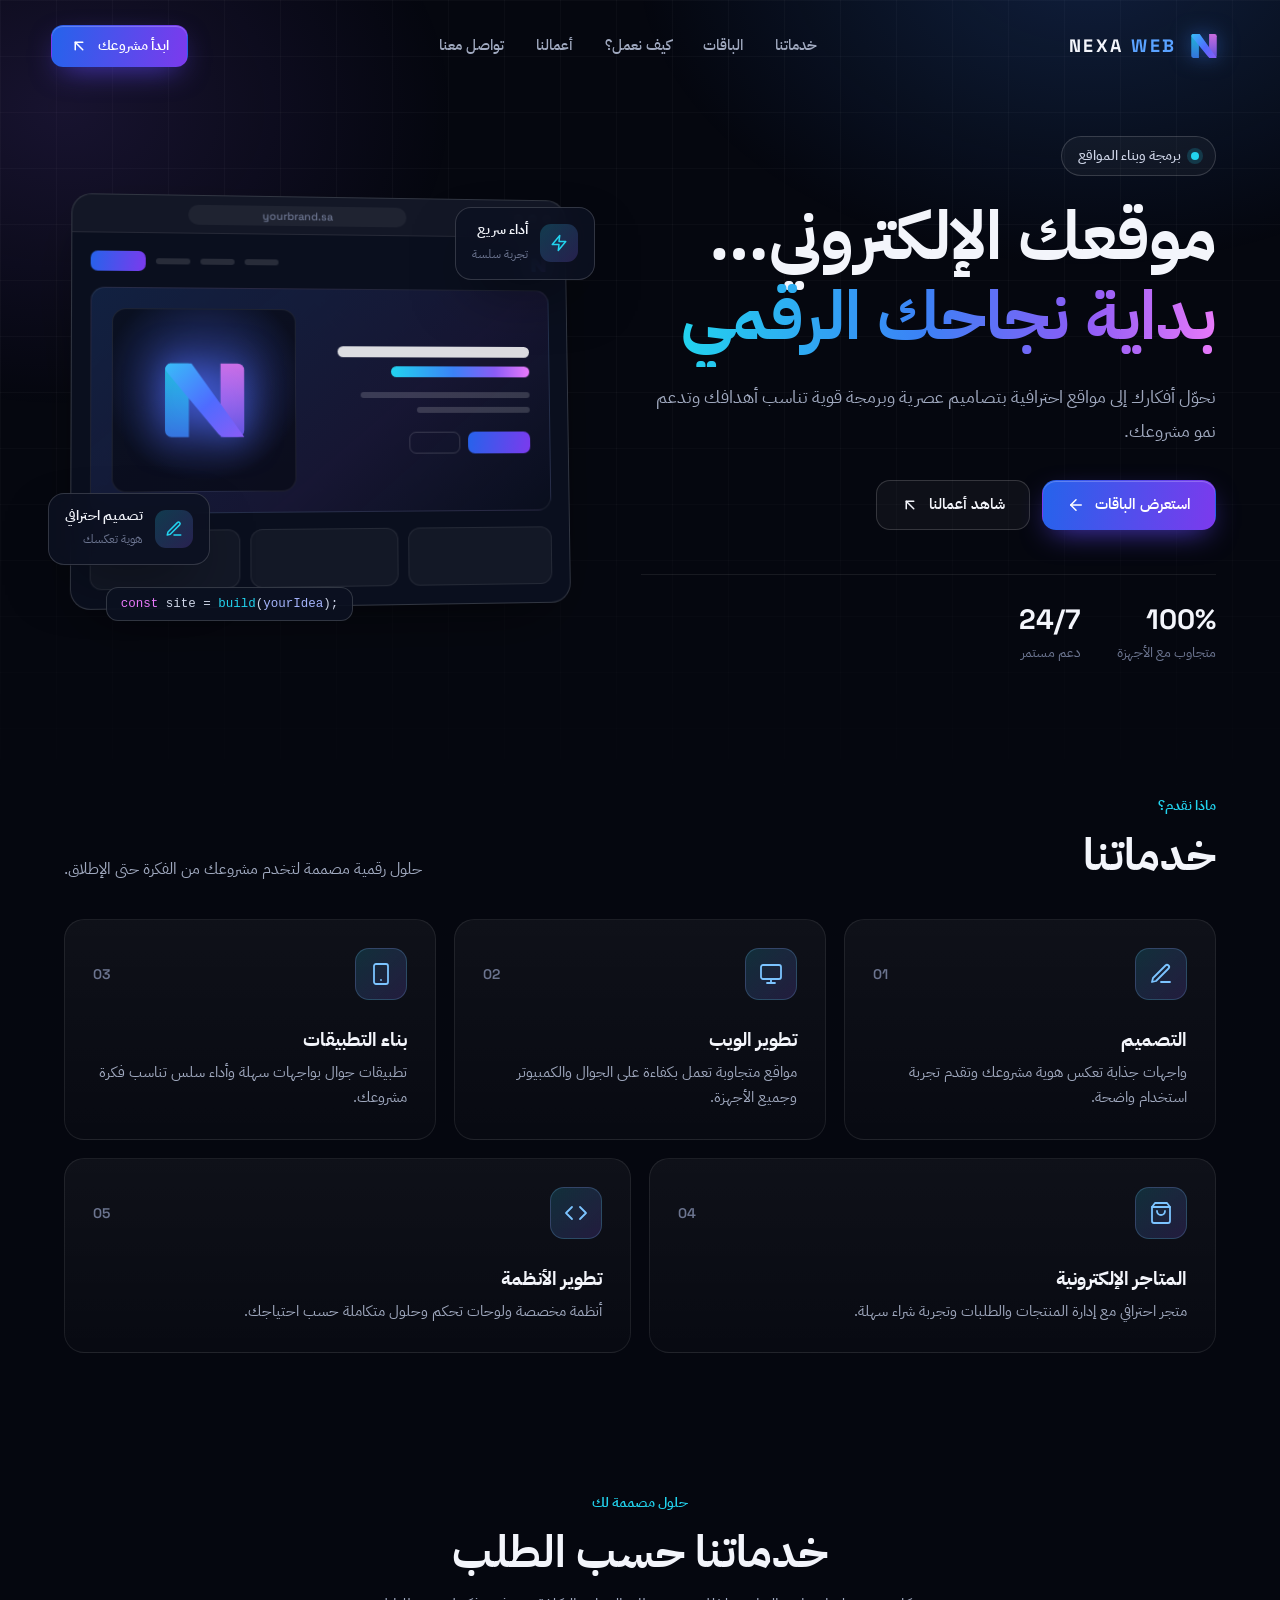
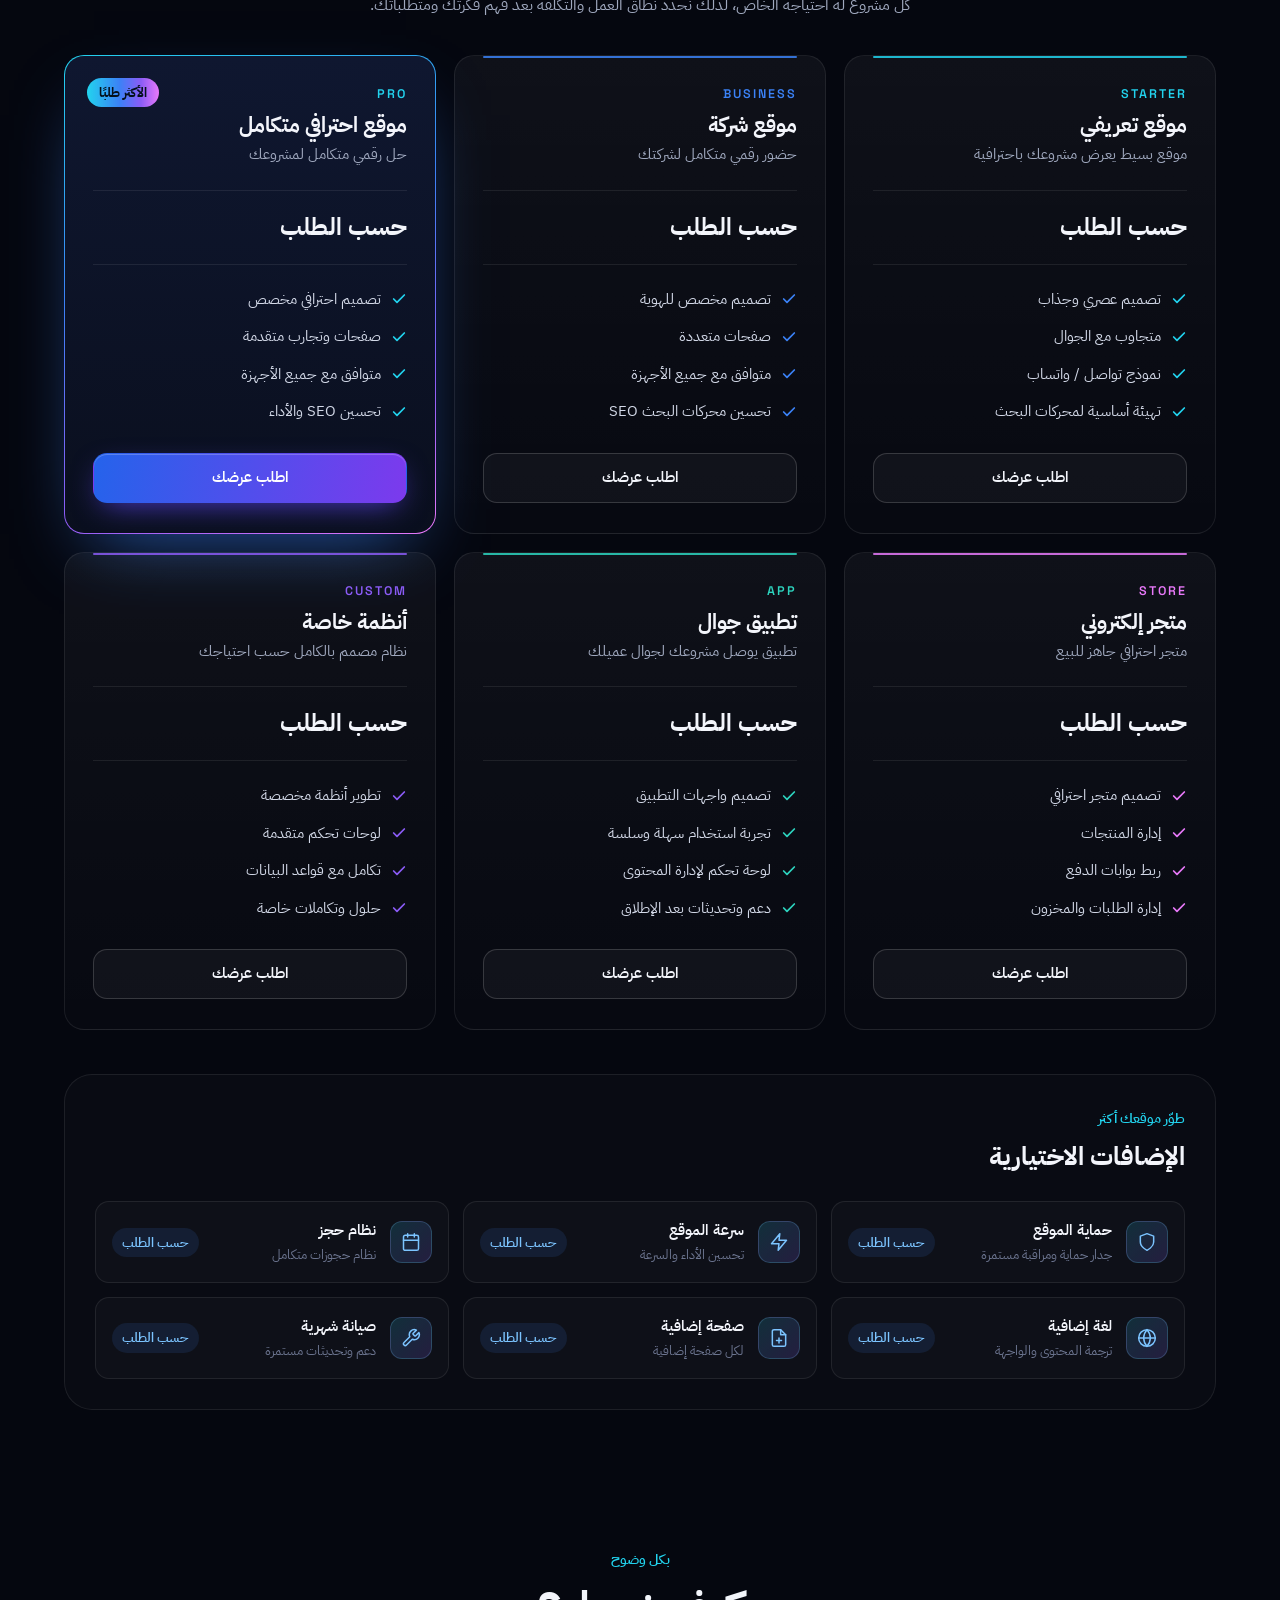
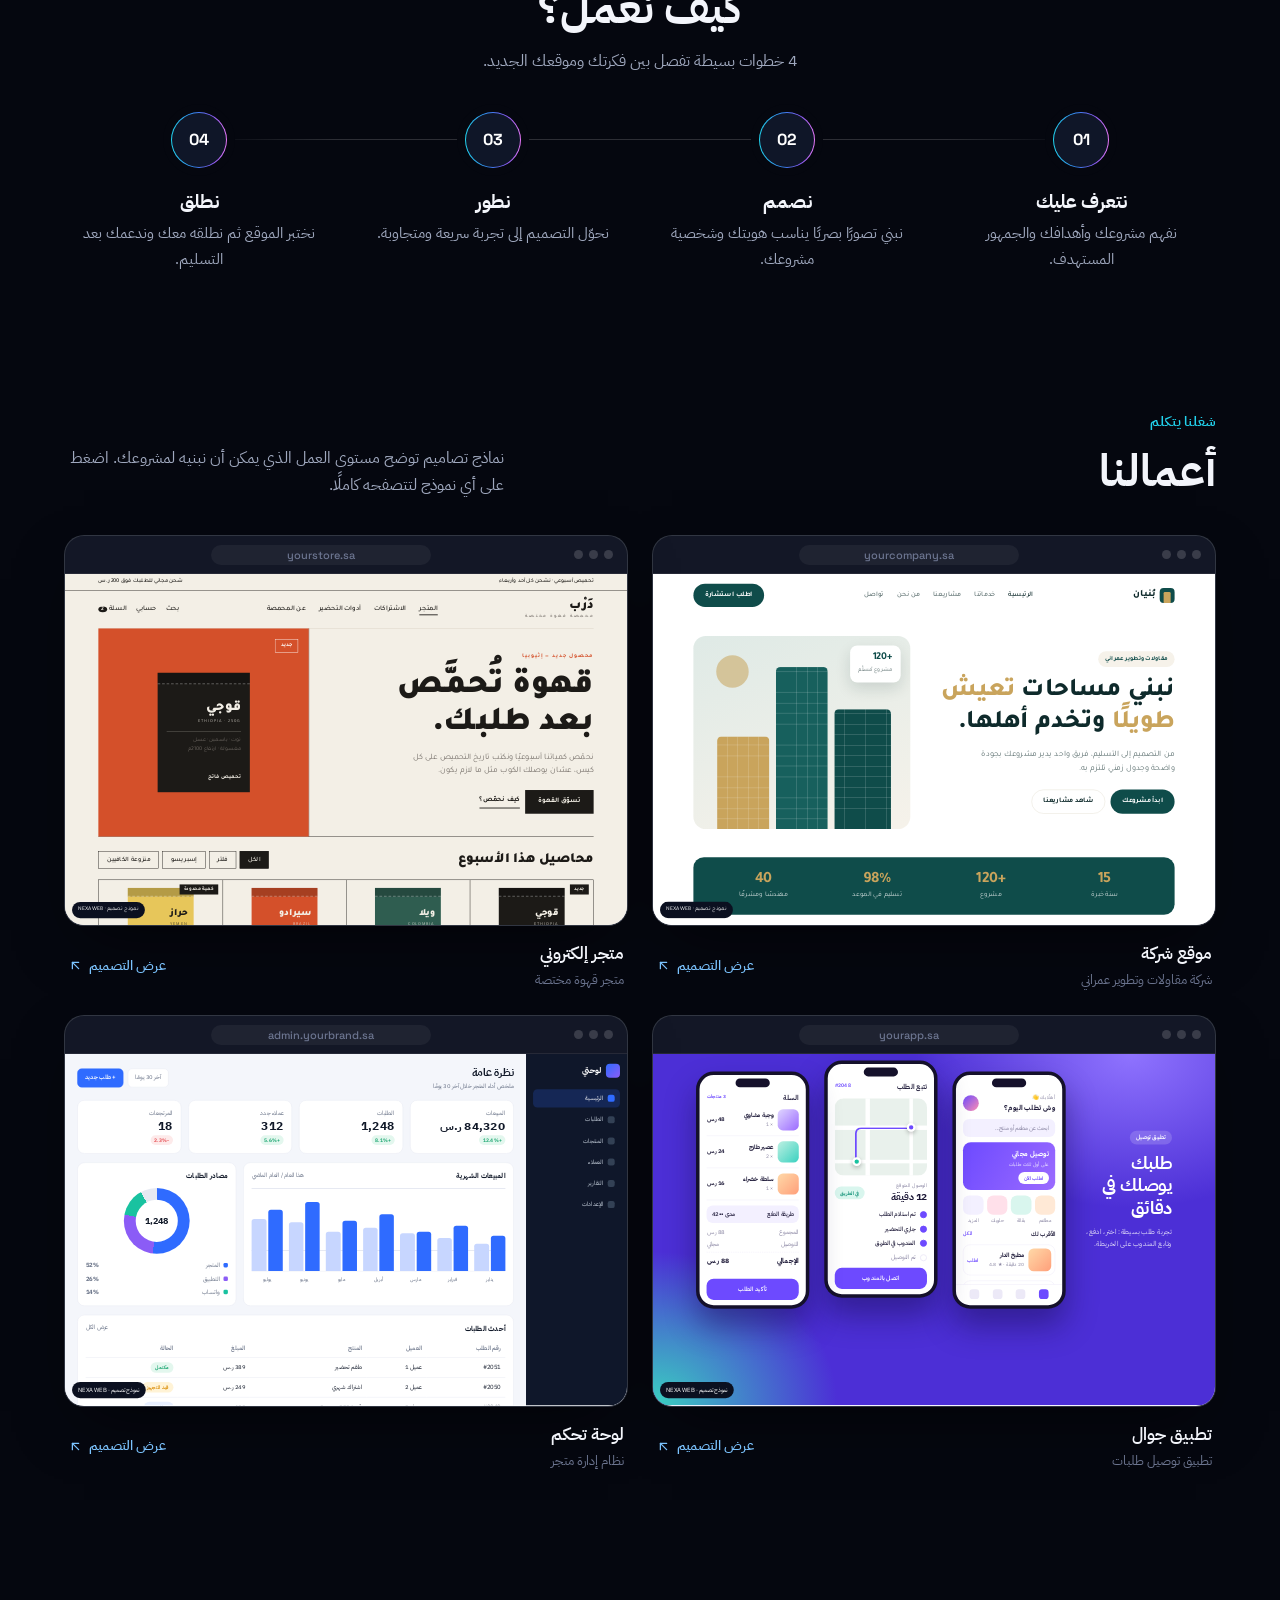
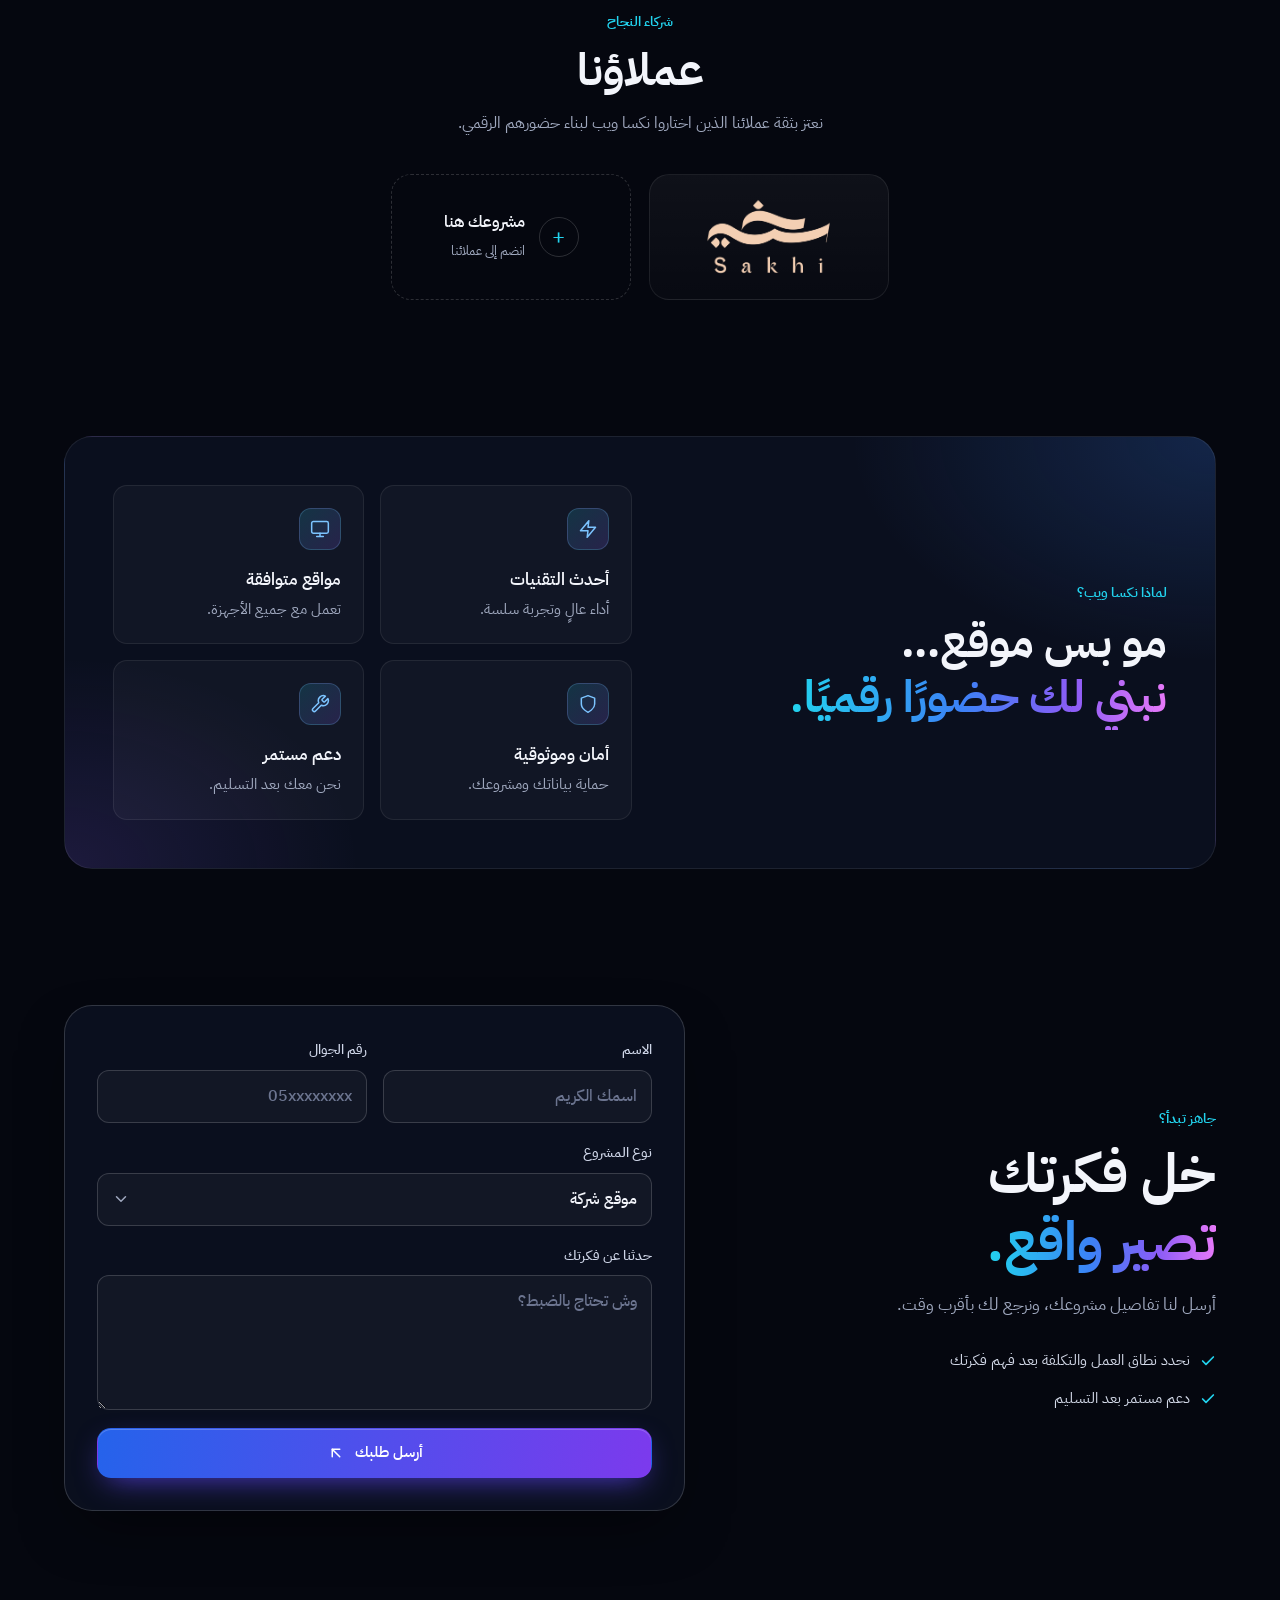
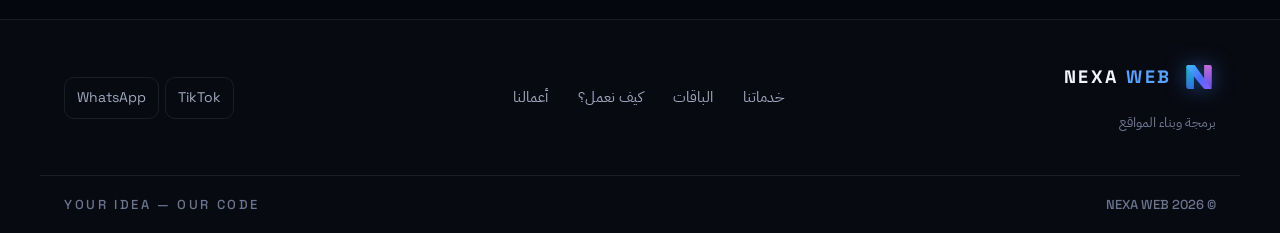
==== commit d86ec915: "حذف إحصائية +50 مشروع رقمي Co-Authored-By: Claude Opus 5.5 <noreply@anthropic.com>" ====
--- a/index.html
+++ b/index.html
@@ -80,7 +80,6 @@
           <a class="btn btn-ghost" href="#work">شاهد أعمالنا <svg class="ic"><use href="#i-arrow-out"/></svg></a>
         </div>
         <dl class="stats">
-          <div><dt>+50</dt><dd>مشروع رقمي</dd></div>
           <div><dt>100%</dt><dd>متجاوب مع الأجهزة</dd></div>
           <div><dt>24/7</dt><dd>دعم مستمر</dd></div>
         </dl>
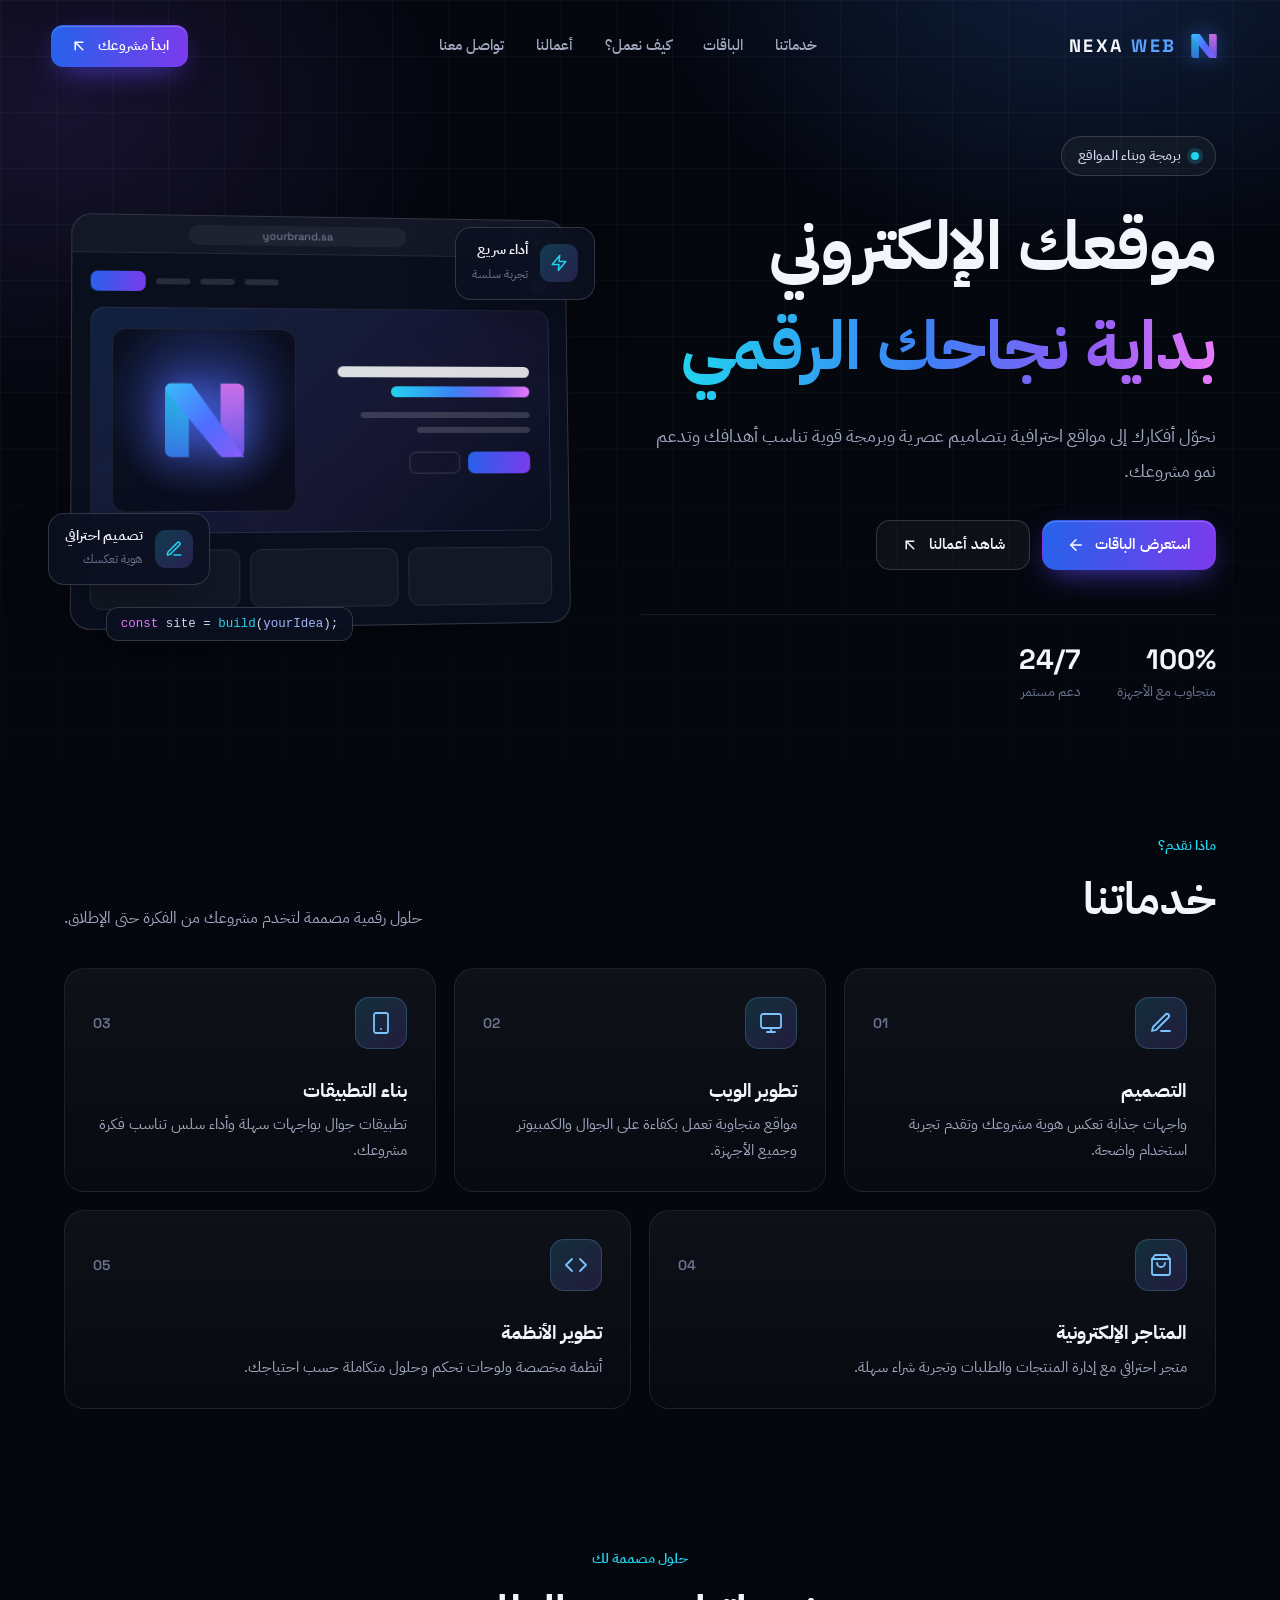
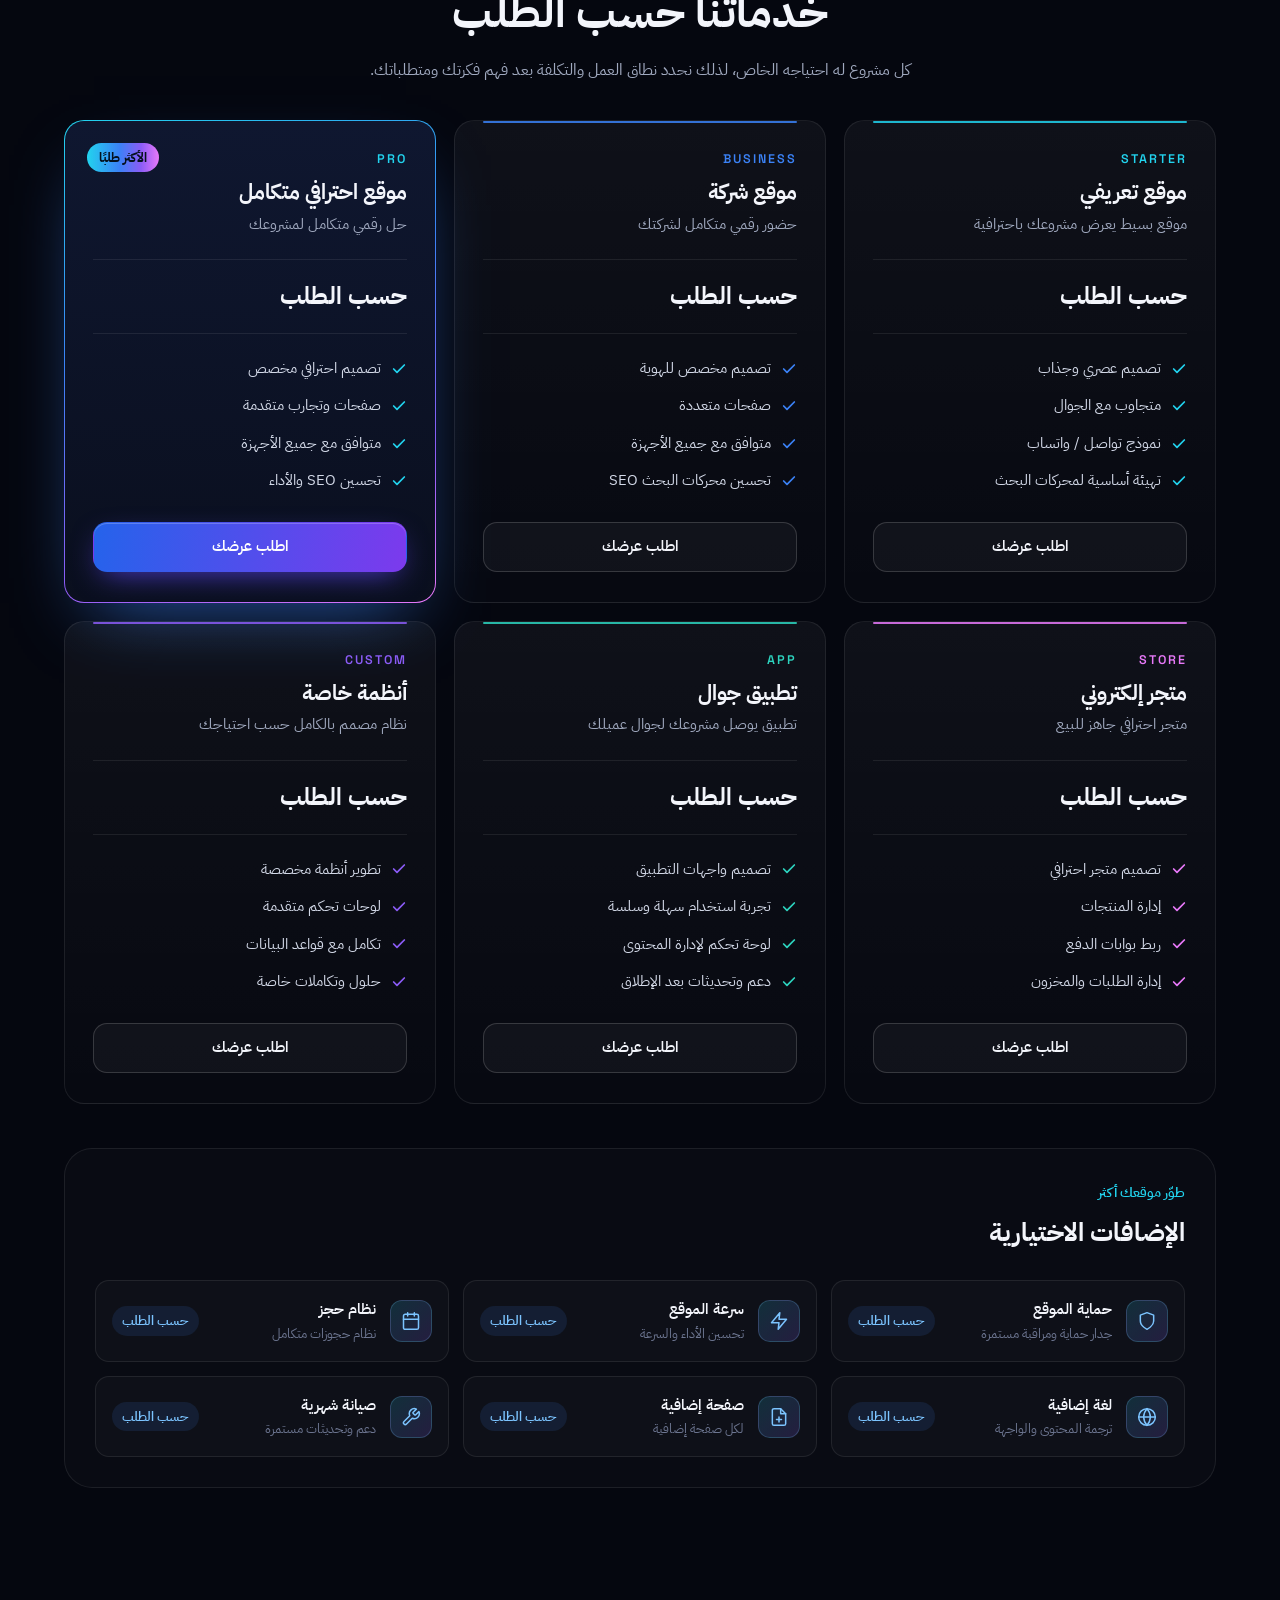
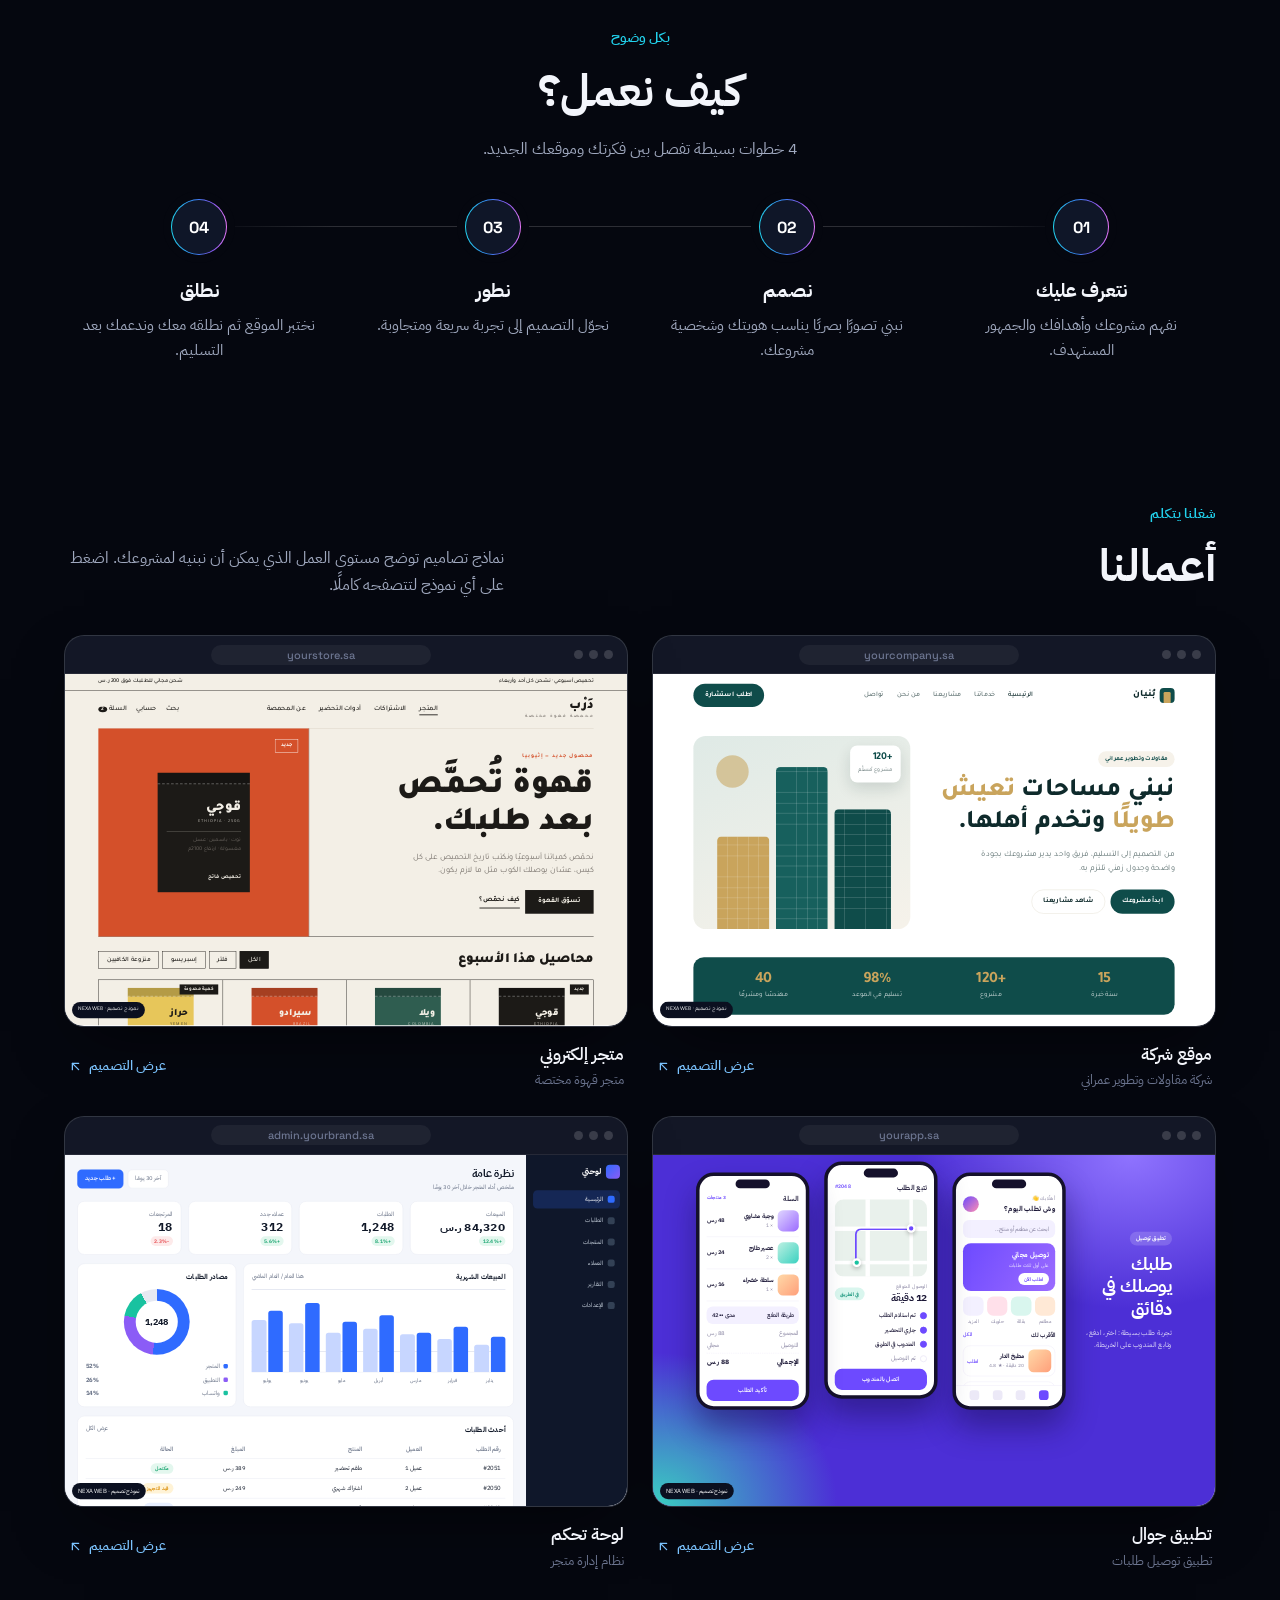
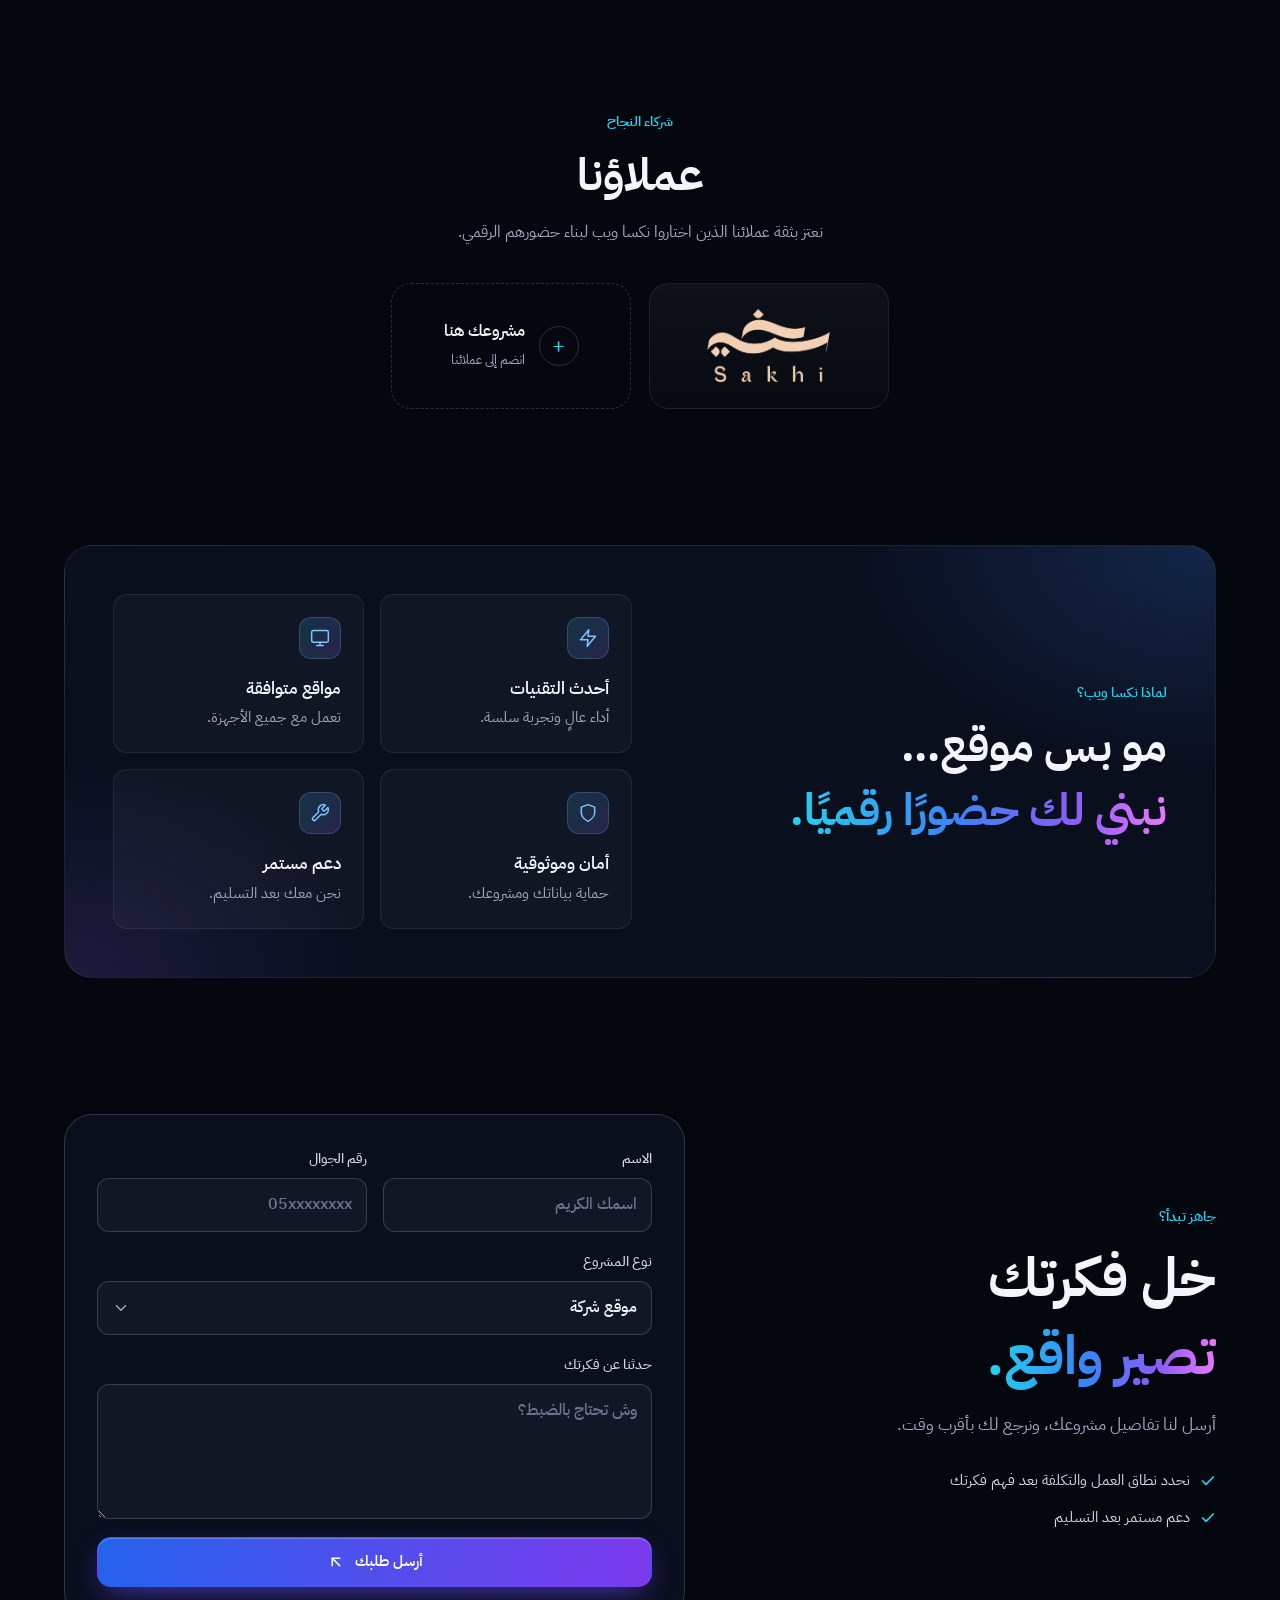
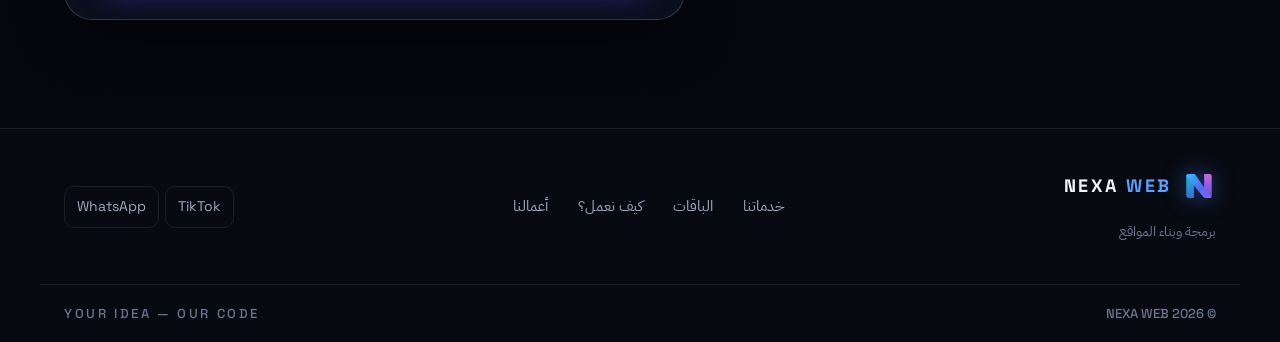
==== commit f4c4112b: "إزالة النقاط الثلاث الملاصقة للياء في عنوان الواجهة Co-Authored-By: Claude Opus 5.5 <noreply@anthrop" ====
--- a/index.html
+++ b/index.html
@@ -73,7 +73,7 @@
     <section id="home" class="hero container">
       <div class="hero-copy">
         <span class="pill"><i></i> برمجة وبناء المواقع</span>
-        <h1>موقعك الإلكتروني…<br><span class="grad">بداية نجاحك الرقمي</span></h1>
+        <h1>موقعك الإلكتروني<br><span class="grad">بداية نجاحك الرقمي</span></h1>
         <p class="lead">نحوّل أفكارك إلى مواقع احترافية بتصاميم عصرية وبرمجة قوية تناسب أهدافك وتدعم نمو مشروعك.</p>
         <div class="hero-actions">
           <a class="btn btn-primary" href="#pricing">استعرض الباقات <svg class="ic"><use href="#i-arrow"/></svg></a>
--- a/style.css
+++ b/style.css
@@ -49,7 +49,7 @@
 .container { width: 100%; max-width: var(--container); margin-inline: auto; padding-inline: 24px; }
 .section { padding-block: 68px; }
 .ic { width: 18px; height: 18px; fill: none; stroke: currentColor; stroke-width: 2; stroke-linecap: round; stroke-linejoin: round; flex: none; }
-.grad { background: var(--grad); -webkit-background-clip: text; background-clip: text; color: transparent; }
+.grad { background: var(--grad); -webkit-background-clip: text; background-clip: text; color: transparent; padding-block: .15em; -webkit-box-decoration-break: clone; box-decoration-break: clone; }
 
 /* page backdrop */
 .backdrop {
@@ -65,8 +65,9 @@
 }
 
 /* ---------- Typography ---------- */
-h1, h2, h3 { font-weight: 700; line-height: 1.25; }
-h1 { font-size: clamp(38px, 5.2vw, 68px); line-height: 1.2; }
+/* Arabic dots sit above/below the letters, so headings need roomier leading than Latin */
+h1, h2, h3 { font-weight: 700; line-height: 1.45; }
+h1 { font-size: clamp(38px, 5.2vw, 68px); line-height: 1.5; }
 h2 { font-size: clamp(30px, 3.6vw, 44px); }
 h3 { font-size: 19px; }
 .kicker {
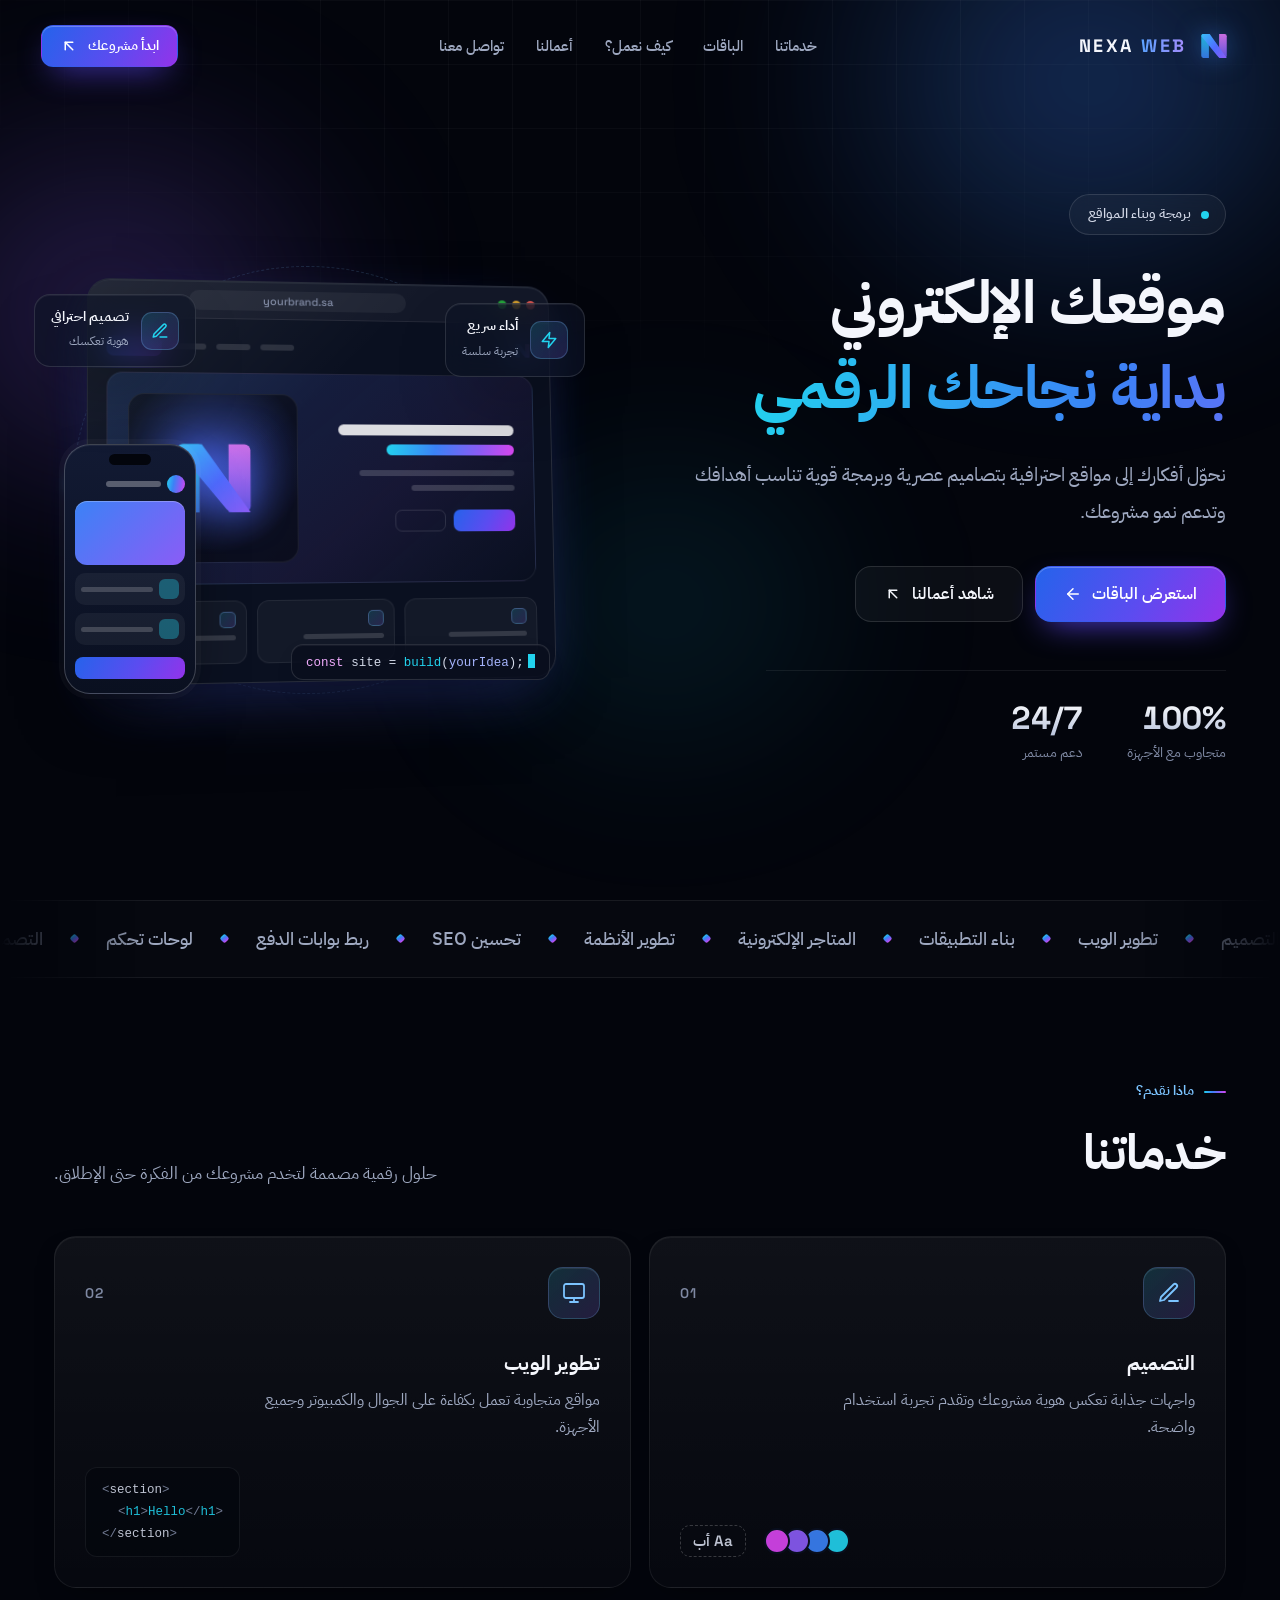
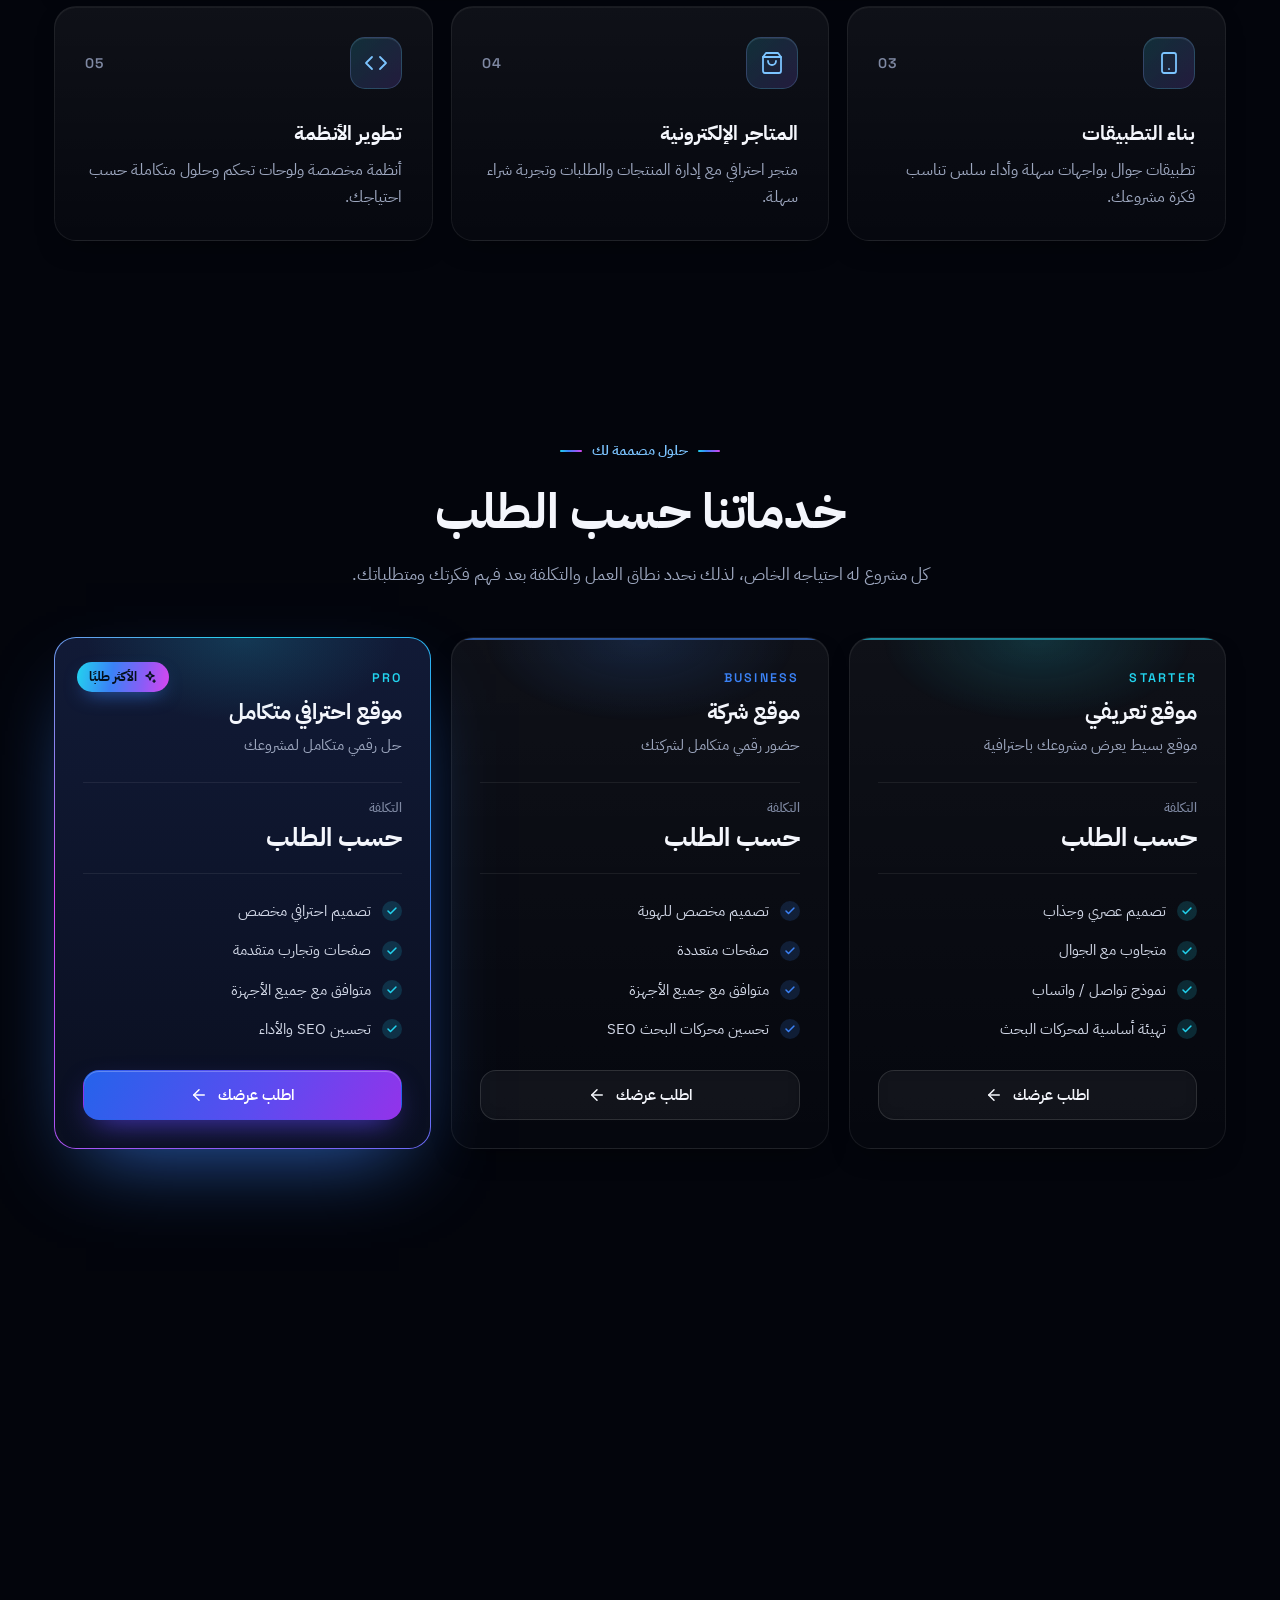
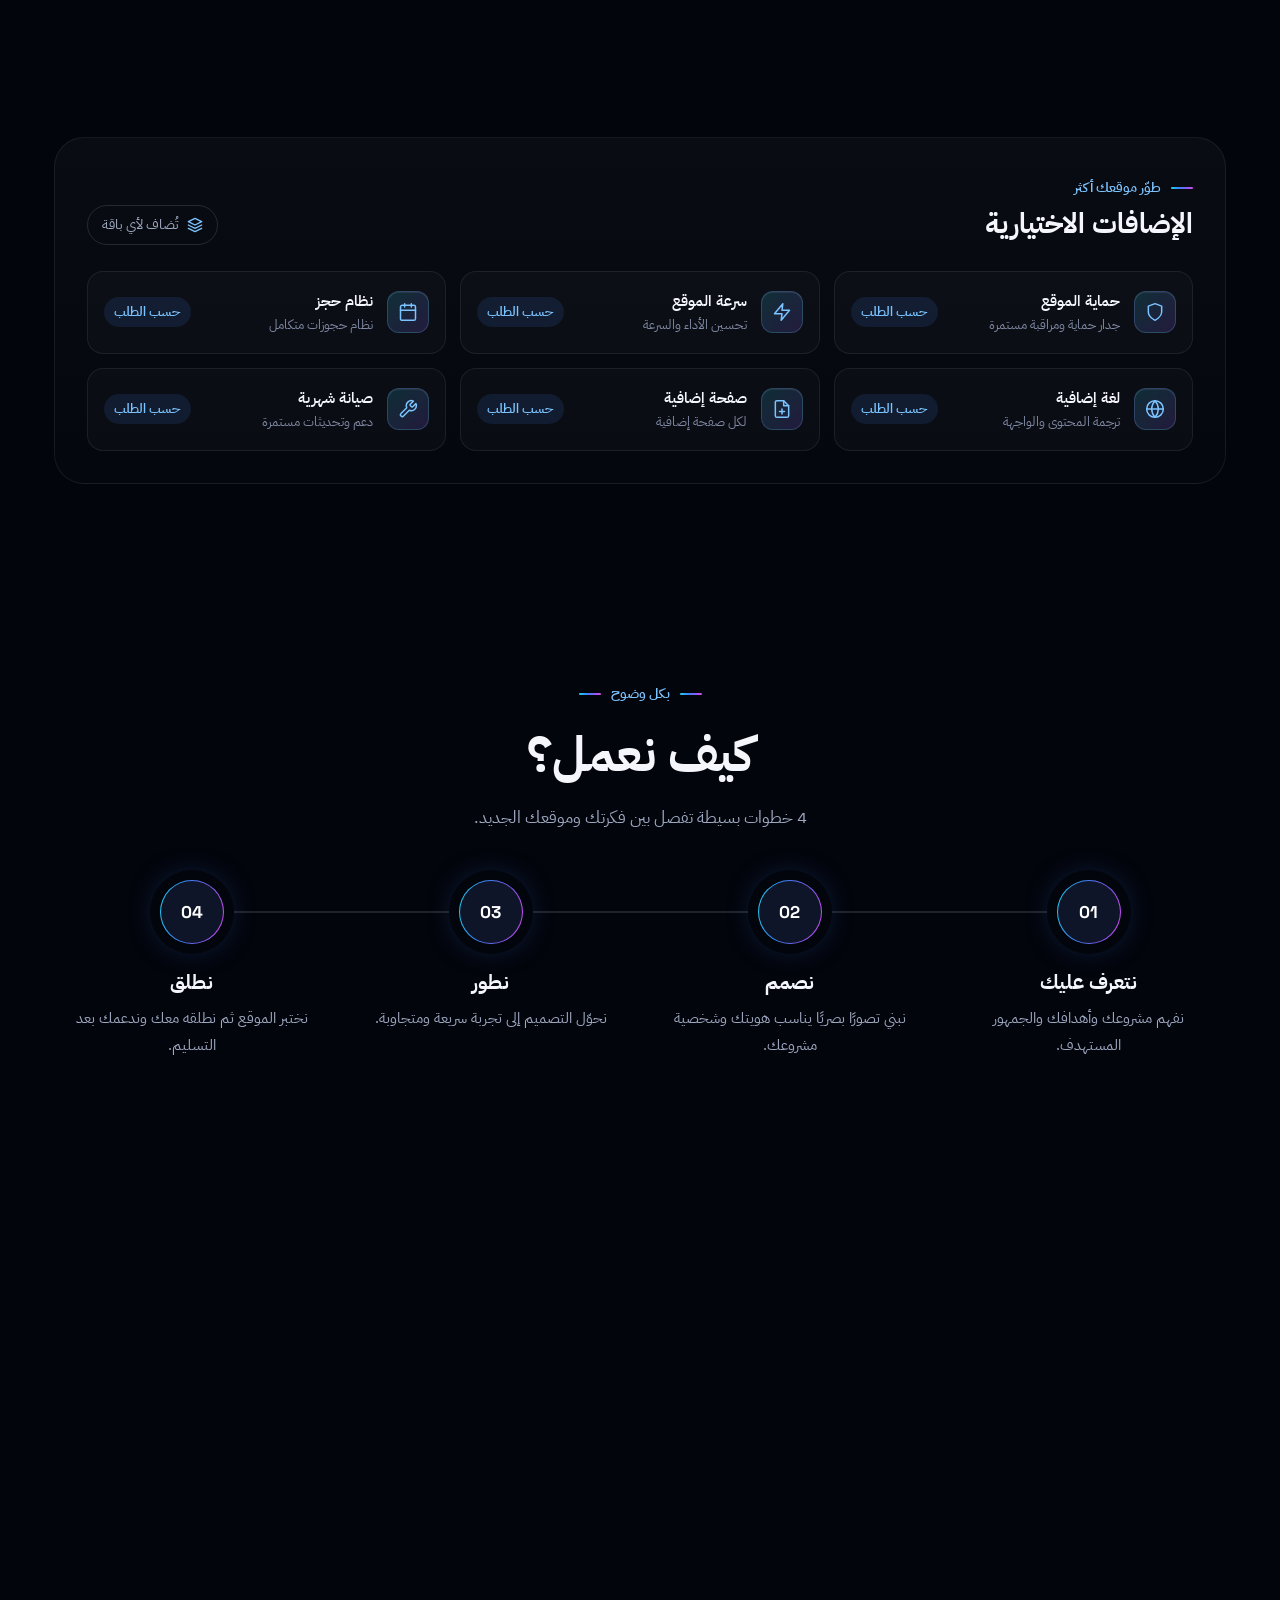
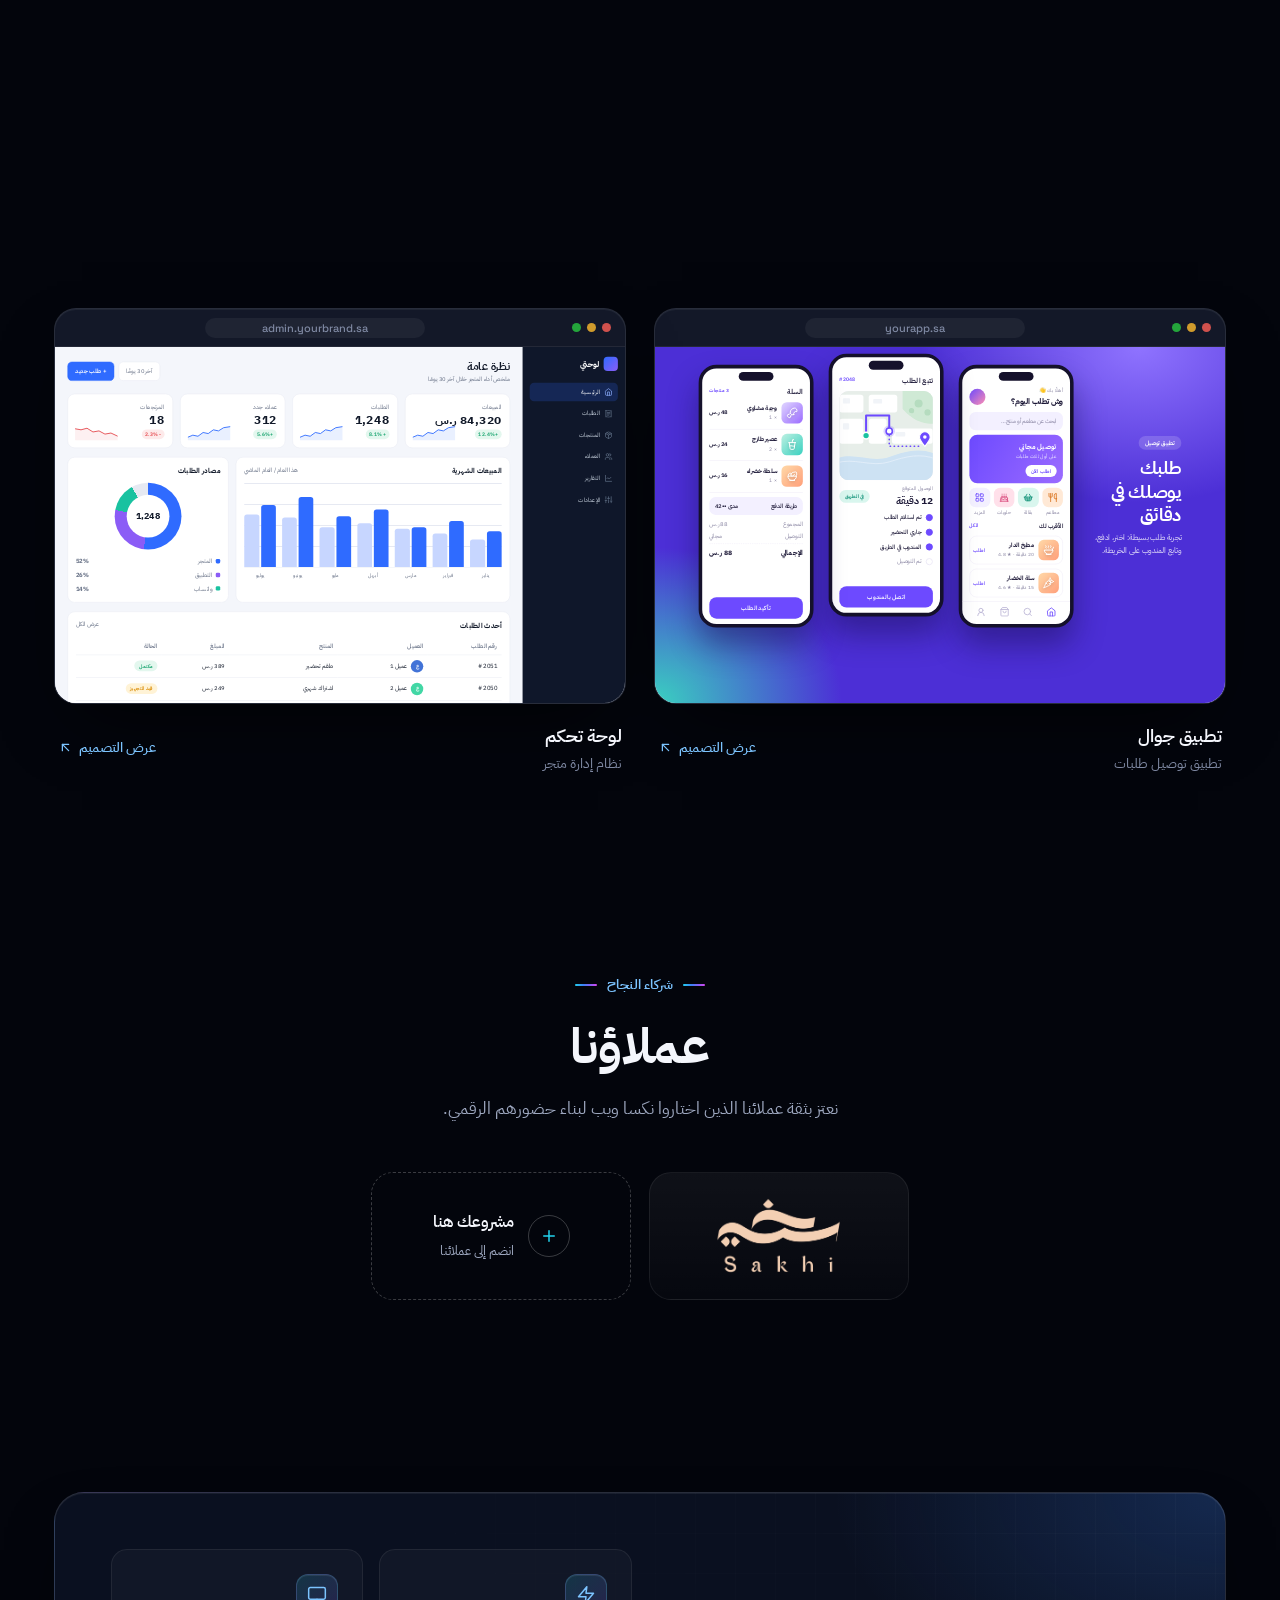
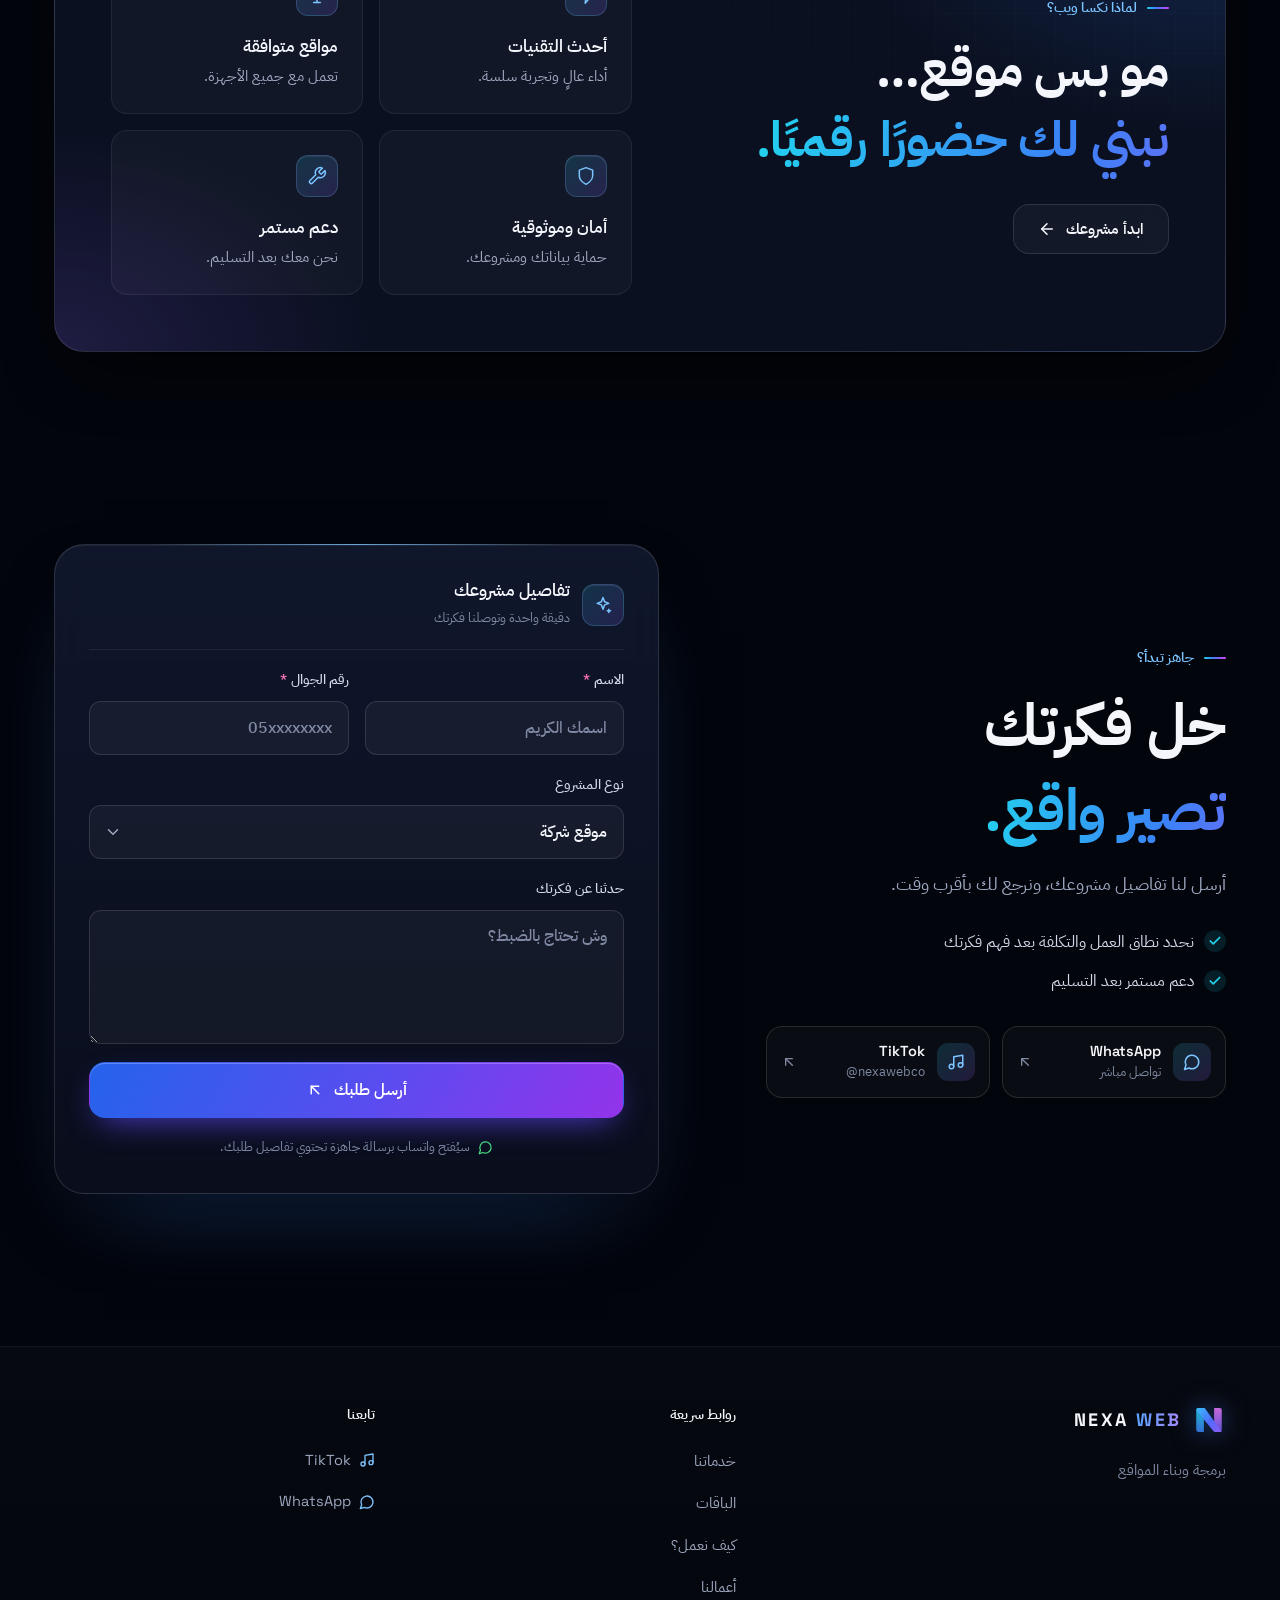
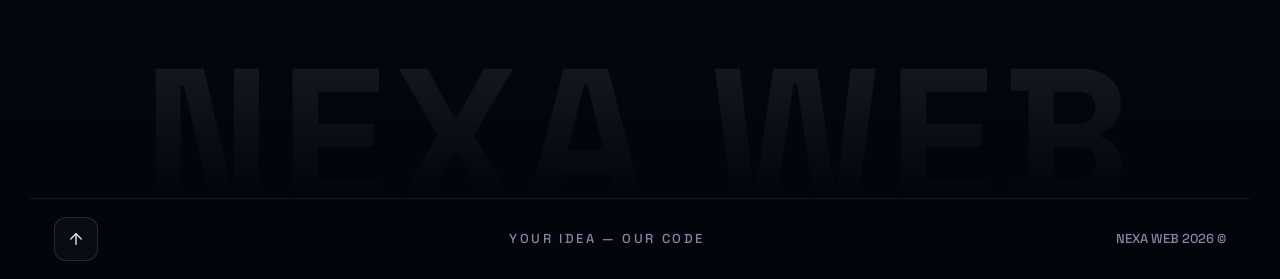
==== commit 96e3f3f8: "إعادة تصميم الموقع بالكامل وتطوير معاينات الأعمال - نظام تصميم جديد (Aurora Night): ألوان الهوية، زج" ====
--- a/index.html
+++ b/index.html
@@ -3,15 +3,26 @@
 <head>
   <meta charset="UTF-8" />
   <meta name="viewport" content="width=device-width, initial-scale=1.0" />
-  <meta name="theme-color" content="#05070f" />
+  <meta name="theme-color" content="#03050c" />
+  <meta name="color-scheme" content="dark" />
   <meta name="description" content="نكسا ويب — برمجة وبناء المواقع والمتاجر الإلكترونية والأنظمة المخصصة بتصاميم عصرية وأداء عالٍ." />
+  <meta property="og:type" content="website" />
+  <meta property="og:title" content="نكسا ويب | NEXA WEB" />
+  <meta property="og:description" content="برمجة وبناء المواقع والمتاجر الإلكترونية والتطبيقات والأنظمة المخصصة." />
+  <meta property="og:locale" content="ar_SA" />
   <title>نكسا ويب | NEXA WEB</title>
+  <link rel="icon" href="data:image/svg+xml,%3Csvg xmlns='http://www.w3.org/2000/svg' viewBox='0 0 40 40'%3E%3Cdefs%3E%3ClinearGradient id='a' x1='0' y1='0' x2='1' y2='1'%3E%3Cstop offset='0' stop-color='%2338bdf8'/%3E%3Cstop offset='.55' stop-color='%234f6bff'/%3E%3Cstop offset='1' stop-color='%238b5cf6'/%3E%3C/linearGradient%3E%3C/defs%3E%3Cpath d='M5 8.5A2.5 2.5 0 0 1 7.5 6H14v28H7.5A2.5 2.5 0 0 1 5 31.5z' fill='%2322d3ee'/%3E%3Cpath d='M26 6h6.5A2.5 2.5 0 0 1 35 8.5v23a2.5 2.5 0 0 1-2.5 2.5H26z' fill='%23a855f7'/%3E%3Cpath d='M7.5 6H15l20 28h-7.5a3 3 0 0 1-2.4-1.2L5.6 9.2A2 2 0 0 1 7.5 6z' fill='url(%23a)'/%3E%3C/svg%3E" />
   <link rel="preconnect" href="https://fonts.googleapis.com" />
   <link rel="preconnect" href="https://fonts.gstatic.com" crossorigin />
-  <link href="https://fonts.googleapis.com/css2?family=IBM+Plex+Sans+Arabic:wght@400;500;600;700&family=Space+Grotesk:wght@500;600;700&display=swap" rel="stylesheet" />
-  <link rel="stylesheet" href="style.css" />
+  <link href="https://fonts.googleapis.com/css2?family=IBM+Plex+Sans+Arabic:wght@300;400;500;600;700&family=Space+Grotesk:wght@400;500;600;700&display=swap" rel="stylesheet" />
+  <link rel="stylesheet" href="style.css?v=7" />
+  <script>document.documentElement.classList.add('js');</script>
+  <script src="assets/vendor/framer-motion-dom.js" defer></script>
+  <script src="script.js?v=7" defer></script>
 </head>
 <body>
+
+  <a class="skip-link" href="#main">تخطَّ إلى المحتوى</a>
 
   <!-- SVG sprite: logo + icons -->
   <svg width="0" height="0" style="position:absolute" aria-hidden="true">
@@ -27,6 +38,7 @@
     </symbol>
     <symbol id="i-arrow" viewBox="0 0 24 24"><path d="M19 12H5"/><path d="m12 19-7-7 7-7"/></symbol>
     <symbol id="i-arrow-out" viewBox="0 0 24 24"><path d="M7 17V7h10"/><path d="M17 17 7 7"/></symbol>
+    <symbol id="i-arrow-up" viewBox="0 0 24 24"><path d="M12 19V5"/><path d="m5 12 7-7 7 7"/></symbol>
     <symbol id="i-check" viewBox="0 0 24 24"><path d="M20 6 9 17l-5-5"/></symbol>
     <symbol id="i-pen" viewBox="0 0 24 24"><path d="M12 20h9"/><path d="M16.5 3.5a2.12 2.12 0 0 1 3 3L7 19l-4 1 1-4Z"/></symbol>
     <symbol id="i-monitor" viewBox="0 0 24 24"><rect x="2" y="3" width="20" height="14" rx="2"/><path d="M8 21h8M12 17v4"/></symbol>
@@ -39,96 +51,140 @@
     <symbol id="i-globe" viewBox="0 0 24 24"><circle cx="12" cy="12" r="10"/><path d="M2 12h20"/><path d="M12 2a15.3 15.3 0 0 1 4 10 15.3 15.3 0 0 1-4 10 15.3 15.3 0 0 1-4-10 15.3 15.3 0 0 1 4-10Z"/></symbol>
     <symbol id="i-file" viewBox="0 0 24 24"><path d="M14 2H6a2 2 0 0 0-2 2v16a2 2 0 0 0 2 2h12a2 2 0 0 0 2-2V8Z"/><path d="M14 2v6h6M12 18v-6M9 15h6"/></symbol>
     <symbol id="i-tool" viewBox="0 0 24 24"><path d="M14.7 6.3a1 1 0 0 0 0 1.4l1.6 1.6a1 1 0 0 0 1.4 0l3.77-3.77a6 6 0 0 1-7.94 7.94l-6.91 6.91a2.12 2.12 0 0 1-3-3l6.91-6.91a6 6 0 0 1 7.94-7.94l-3.76 3.76Z"/></symbol>
-    <symbol id="i-menu" viewBox="0 0 24 24"><path d="M4 7h16M4 12h16M4 17h16"/></symbol>
+    <symbol id="i-menu" viewBox="0 0 24 24"><path d="M4 7h16M4 12h16M4 17h10"/></symbol>
     <symbol id="i-close" viewBox="0 0 24 24"><path d="M18 6 6 18M6 6l12 12"/></symbol>
+    <symbol id="i-chat" viewBox="0 0 24 24"><path d="M7.9 20A9 9 0 1 0 4 16.1L2 22Z"/></symbol>
+    <symbol id="i-music" viewBox="0 0 24 24"><path d="M9 18V5l12-2v13"/><circle cx="6" cy="18" r="3"/><circle cx="18" cy="16" r="3"/></symbol>
+    <symbol id="i-spark" viewBox="0 0 24 24"><path d="M12 3l1.9 5.1L19 10l-5.1 1.9L12 17l-1.9-5.1L5 10l5.1-1.9Z"/><path d="M19 17v4M17 19h4"/></symbol>
+    <symbol id="i-layers" viewBox="0 0 24 24"><path d="m12 2 10 5-10 5L2 7Z"/><path d="m2 17 10 5 10-5"/><path d="m2 12 10 5 10-5"/></symbol>
+    <symbol id="i-plus" viewBox="0 0 24 24"><path d="M12 5v14M5 12h14"/></symbol>
   </svg>
 
-  <div class="backdrop" aria-hidden="true"></div>
+  <div class="scroll-progress" aria-hidden="true"><span id="scrollBar"></span></div>
+
+  <div class="backdrop" aria-hidden="true">
+    <i class="aurora a1"></i><i class="aurora a2"></i><i class="aurora a3"></i>
+    <i class="grid-lines"></i>
+  </div>
 
   <header class="nav" id="nav">
     <div class="nav-inner">
-      <a class="brand" href="#home" aria-label="نكسا ويب">
-        <svg class="brand-mark"><use href="#logo"/></svg>
+      <a class="brand" href="#home" aria-label="نكسا ويب — الرئيسية">
+        <svg class="brand-mark" aria-hidden="true"><use href="#logo"/></svg>
         <span class="brand-name">NEXA <b>WEB</b></span>
       </a>
       <nav class="nav-links" id="navLinks" aria-label="التنقل الرئيسي">
+        <span class="nav-pill" aria-hidden="true"></span>
         <a href="#services">خدماتنا</a>
         <a href="#pricing">الباقات</a>
         <a href="#process">كيف نعمل؟</a>
         <a href="#work">أعمالنا</a>
         <a href="#contact">تواصل معنا</a>
+        <a class="btn btn-primary nav-menu-cta" href="#contact">ابدأ مشروعك <svg class="ic" aria-hidden="true"><use href="#i-arrow"/></svg></a>
       </nav>
       <div class="nav-actions">
-        <a class="btn btn-primary btn-sm" href="#contact">ابدأ مشروعك <svg class="ic"><use href="#i-arrow-out"/></svg></a>
+        <a class="btn btn-primary btn-sm" href="#contact">ابدأ مشروعك <svg class="ic" aria-hidden="true"><use href="#i-arrow-out"/></svg></a>
         <button class="nav-toggle" id="navToggle" type="button" aria-label="فتح القائمة" aria-expanded="false" aria-controls="navLinks">
-          <svg class="ic ic-menu"><use href="#i-menu"/></svg>
-          <svg class="ic ic-close"><use href="#i-close"/></svg>
+          <svg class="ic ic-menu" aria-hidden="true"><use href="#i-menu"/></svg>
+          <svg class="ic ic-close" aria-hidden="true"><use href="#i-close"/></svg>
         </button>
       </div>
     </div>
   </header>
-
-  <main>
+  <div class="nav-scrim" id="navScrim" aria-hidden="true"></div>
+
+  <main id="main">
     <!-- Hero -->
     <section id="home" class="hero container">
       <div class="hero-copy">
-        <span class="pill"><i></i> برمجة وبناء المواقع</span>
-        <h1>موقعك الإلكتروني<br><span class="grad">بداية نجاحك الرقمي</span></h1>
-        <p class="lead">نحوّل أفكارك إلى مواقع احترافية بتصاميم عصرية وبرمجة قوية تناسب أهدافك وتدعم نمو مشروعك.</p>
-        <div class="hero-actions">
-          <a class="btn btn-primary" href="#pricing">استعرض الباقات <svg class="ic"><use href="#i-arrow"/></svg></a>
-          <a class="btn btn-ghost" href="#work">شاهد أعمالنا <svg class="ic"><use href="#i-arrow-out"/></svg></a>
-        </div>
-        <dl class="stats">
-          <div><dt>100%</dt><dd>متجاوب مع الأجهزة</dd></div>
+        <span class="pill reveal"><i></i> برمجة وبناء المواقع</span>
+        <h1>
+          <span class="h1-line reveal">موقعك الإلكتروني</span>
+          <span class="h1-line reveal"><span class="grad">بداية نجاحك الرقمي</span></span>
+        </h1>
+        <p class="lead reveal">نحوّل أفكارك إلى مواقع احترافية بتصاميم عصرية وبرمجة قوية تناسب أهدافك وتدعم نمو مشروعك.</p>
+        <div class="hero-actions reveal">
+          <a class="btn btn-primary btn-lg" href="#pricing">استعرض الباقات <svg class="ic" aria-hidden="true"><use href="#i-arrow"/></svg></a>
+          <a class="btn btn-ghost btn-lg" href="#work">شاهد أعمالنا <svg class="ic" aria-hidden="true"><use href="#i-arrow-out"/></svg></a>
+        </div>
+        <dl class="stats reveal">
+          <div><dt><span data-count="100">100</span>%</dt><dd>متجاوب مع الأجهزة</dd></div>
           <div><dt>24/7</dt><dd>دعم مستمر</dd></div>
         </dl>
       </div>
 
-      <div class="hero-visual" aria-hidden="true">
-        <div class="hero-glow"></div>
-        <div class="window hero-window">
-          <div class="window-bar"><span class="dots"><i></i><i></i><i></i></span><span class="url">yourbrand.sa</span></div>
-          <div class="hw-body">
-            <div class="hw-nav"><svg class="hw-logo"><use href="#logo"/></svg><span></span><span></span><span></span><b></b></div>
-            <div class="hw-hero">
-              <div class="hw-text"><i class="l1"></i><i class="l2"></i><i class="l3"></i><i class="l4"></i><div class="hw-btns"><b></b><u></u></div></div>
-              <div class="hw-art"><svg><use href="#logo"/></svg></div>
+      <div class="hero-visual reveal" id="heroVisual" aria-hidden="true">
+        <div class="hero-stage">
+          <div class="orbit o1"></div><div class="orbit o2"></div>
+          <div class="hero-glow"></div>
+
+          <div class="layer" style="--depth:10">
+            <div class="window hero-window">
+              <div class="window-bar"><span class="dots"><i></i><i></i><i></i></span><span class="url">yourbrand.sa</span></div>
+              <div class="hw-body">
+                <div class="hw-nav"><svg class="hw-logo"><use href="#logo"/></svg><span></span><span></span><span></span><b></b></div>
+                <div class="hw-hero">
+                  <div class="hw-text"><i class="l1"></i><i class="l2"></i><i class="l3"></i><i class="l4"></i><div class="hw-btns"><b></b><u></u></div></div>
+                  <div class="hw-art"><svg><use href="#logo"/></svg></div>
+                </div>
+                <div class="hw-cards"><div><i></i><span></span></div><div><i></i><span></span></div><div><i></i><span></span></div></div>
+              </div>
             </div>
-            <div class="hw-cards"><div></div><div></div><div></div></div>
-          </div>
-        </div>
-        <div class="chip chip-a"><span class="chip-ic"><svg class="ic"><use href="#i-zap"/></svg></span><div><b>أداء سريع</b><small>تجربة سلسة</small></div></div>
-        <div class="chip chip-b"><span class="chip-ic"><svg class="ic"><use href="#i-pen"/></svg></span><div><b>تصميم احترافي</b><small>هوية تعكسك</small></div></div>
-        <div class="code-chip" dir="ltr"><span class="k">const</span> site = <span class="f">build</span>(<span class="s">yourIdea</span>);</div>
-      </div>
-    </section>
+          </div>
+
+          <div class="layer layer-phone" style="--depth:22">
+            <div class="phone-mock">
+              <span class="pm-notch"></span>
+              <div class="pm-head"><i></i><span></span></div>
+              <div class="pm-card"></div>
+              <div class="pm-row"><i></i><span></span></div>
+              <div class="pm-row"><i></i><span></span></div>
+              <div class="pm-btn"></div>
+            </div>
+          </div>
+
+          <div class="layer chip chip-a" style="--depth:30"><span class="chip-ic"><svg class="ic"><use href="#i-zap"/></svg></span><div><b>أداء سريع</b><small>تجربة سلسة</small></div></div>
+          <div class="layer chip chip-b" style="--depth:26"><span class="chip-ic"><svg class="ic"><use href="#i-pen"/></svg></span><div><b>تصميم احترافي</b><small>هوية تعكسك</small></div></div>
+          <div class="layer code-chip" style="--depth:16" dir="ltr"><span class="k">const</span> site = <span class="f">build</span>(<span class="s">yourIdea</span>);</div>
+        </div>
+      </div>
+    </section>
+
+    <!-- Capabilities marquee (decorative; the same items are listed in the sections below) -->
+    <div class="marquee" aria-hidden="true">
+      <div class="marquee-track">
+        <span>التصميم</span><span>تطوير الويب</span><span>بناء التطبيقات</span><span>المتاجر الإلكترونية</span><span>تطوير الأنظمة</span><span>تحسين SEO</span><span>ربط بوابات الدفع</span><span>لوحات تحكم</span>
+        <span>التصميم</span><span>تطوير الويب</span><span>بناء التطبيقات</span><span>المتاجر الإلكترونية</span><span>تطوير الأنظمة</span><span>تحسين SEO</span><span>ربط بوابات الدفع</span><span>لوحات تحكم</span>
+      </div>
+    </div>
 
     <!-- Services -->
     <section id="services" class="section container">
       <div class="section-head">
-        <div><span class="kicker">ماذا نقدم؟</span><h2>خدماتنا</h2></div>
-        <p>حلول رقمية مصممة لتخدم مشروعك من الفكرة حتى الإطلاق.</p>
+        <div class="reveal"><span class="kicker">ماذا نقدم؟</span><h2>خدماتنا</h2></div>
+        <p class="reveal">حلول رقمية مصممة لتخدم مشروعك من الفكرة حتى الإطلاق.</p>
       </div>
       <div class="service-grid">
-        <article class="card service reveal">
-          <div class="service-top"><span class="icon-box"><svg class="ic"><use href="#i-pen"/></svg></span><span class="num">01</span></div>
+        <article class="card service service-lg spot reveal">
+          <div class="service-top"><span class="icon-box"><svg class="ic" aria-hidden="true"><use href="#i-pen"/></svg></span><span class="num">01</span></div>
           <h3>التصميم</h3><p>واجهات جذابة تعكس هوية مشروعك وتقدم تجربة استخدام واضحة.</p>
-        </article>
-        <article class="card service reveal">
-          <div class="service-top"><span class="icon-box"><svg class="ic"><use href="#i-monitor"/></svg></span><span class="num">02</span></div>
+          <div class="deco deco-design" aria-hidden="true"><i></i><i></i><i></i><i></i><b>Aa أب</b></div>
+        </article>
+        <article class="card service service-lg spot reveal">
+          <div class="service-top"><span class="icon-box"><svg class="ic" aria-hidden="true"><use href="#i-monitor"/></svg></span><span class="num">02</span></div>
           <h3>تطوير الويب</h3><p>مواقع متجاوبة تعمل بكفاءة على الجوال والكمبيوتر وجميع الأجهزة.</p>
-        </article>
-        <article class="card service reveal">
-          <div class="service-top"><span class="icon-box"><svg class="ic"><use href="#i-phone"/></svg></span><span class="num">03</span></div>
+          <div class="deco deco-code" aria-hidden="true" dir="ltr"><span><em>&lt;</em>section<em>&gt;</em></span><span class="in1"><em>&lt;</em>h1<em>&gt;</em>Hello<em>&lt;/</em>h1<em>&gt;</em></span><span><em>&lt;/</em>section<em>&gt;</em></span></div>
+        </article>
+        <article class="card service spot reveal">
+          <div class="service-top"><span class="icon-box"><svg class="ic" aria-hidden="true"><use href="#i-phone"/></svg></span><span class="num">03</span></div>
           <h3>بناء التطبيقات</h3><p>تطبيقات جوال بواجهات سهلة وأداء سلس تناسب فكرة مشروعك.</p>
         </article>
-        <article class="card service reveal">
-          <div class="service-top"><span class="icon-box"><svg class="ic"><use href="#i-bag"/></svg></span><span class="num">04</span></div>
+        <article class="card service spot reveal">
+          <div class="service-top"><span class="icon-box"><svg class="ic" aria-hidden="true"><use href="#i-bag"/></svg></span><span class="num">04</span></div>
           <h3>المتاجر الإلكترونية</h3><p>متجر احترافي مع إدارة المنتجات والطلبات وتجربة شراء سهلة.</p>
         </article>
-        <article class="card service reveal">
-          <div class="service-top"><span class="icon-box"><svg class="ic"><use href="#i-code"/></svg></span><span class="num">05</span></div>
+        <article class="card service spot reveal">
+          <div class="service-top"><span class="icon-box"><svg class="ic" aria-hidden="true"><use href="#i-code"/></svg></span><span class="num">05</span></div>
           <h3>تطوير الأنظمة</h3><p>أنظمة مخصصة ولوحات تحكم وحلول متكاملة حسب احتياجك.</p>
         </article>
       </div>
@@ -137,101 +193,104 @@
     <!-- Pricing -->
     <section id="pricing" class="section container">
       <div class="section-head center">
-        <div><span class="kicker">حلول مصممة لك</span><h2>خدماتنا حسب الطلب</h2></div>
-        <p>كل مشروع له احتياجه الخاص، لذلك نحدد نطاق العمل والتكلفة بعد فهم فكرتك ومتطلباتك.</p>
+        <div class="reveal"><span class="kicker">حلول مصممة لك</span><h2>خدماتنا حسب الطلب</h2></div>
+        <p class="reveal">كل مشروع له احتياجه الخاص، لذلك نحدد نطاق العمل والتكلفة بعد فهم فكرتك ومتطلباتك.</p>
       </div>
       <div class="plan-grid">
-        <article class="plan reveal" style="--accent:#22d3ee">
+        <article class="plan spot reveal" style="--accent:#22d3ee">
           <span class="plan-tag">STARTER</span>
           <h3>موقع تعريفي</h3>
           <p class="plan-desc">موقع بسيط يعرض مشروعك باحترافية</p>
-          <div class="plan-price">حسب الطلب</div>
-          <ul>
-            <li><svg class="ic"><use href="#i-check"/></svg>تصميم عصري وجذاب</li>
-            <li><svg class="ic"><use href="#i-check"/></svg>متجاوب مع الجوال</li>
-            <li><svg class="ic"><use href="#i-check"/></svg>نموذج تواصل / واتساب</li>
-            <li><svg class="ic"><use href="#i-check"/></svg>تهيئة أساسية لمحركات البحث</li>
-          </ul>
-          <button class="btn btn-ghost" type="button" onclick="choosePlan('Starter')">اطلب عرضك</button>
-        </article>
-        <article class="plan reveal" style="--accent:#3b82f6">
+          <div class="plan-price"><small>التكلفة</small>حسب الطلب</div>
+          <ul>
+            <li><svg class="ic" aria-hidden="true"><use href="#i-check"/></svg>تصميم عصري وجذاب</li>
+            <li><svg class="ic" aria-hidden="true"><use href="#i-check"/></svg>متجاوب مع الجوال</li>
+            <li><svg class="ic" aria-hidden="true"><use href="#i-check"/></svg>نموذج تواصل / واتساب</li>
+            <li><svg class="ic" aria-hidden="true"><use href="#i-check"/></svg>تهيئة أساسية لمحركات البحث</li>
+          </ul>
+          <button class="btn btn-ghost" type="button" onclick="choosePlan('Starter')">اطلب عرضك <svg class="ic" aria-hidden="true"><use href="#i-arrow"/></svg></button>
+        </article>
+        <article class="plan spot reveal" style="--accent:#3b82f6">
           <span class="plan-tag">BUSINESS</span>
           <h3>موقع شركة</h3>
           <p class="plan-desc">حضور رقمي متكامل لشركتك</p>
-          <div class="plan-price">حسب الطلب</div>
-          <ul>
-            <li><svg class="ic"><use href="#i-check"/></svg>تصميم مخصص للهوية</li>
-            <li><svg class="ic"><use href="#i-check"/></svg>صفحات متعددة</li>
-            <li><svg class="ic"><use href="#i-check"/></svg>متوافق مع جميع الأجهزة</li>
-            <li><svg class="ic"><use href="#i-check"/></svg>تحسين محركات البحث SEO</li>
-          </ul>
-          <button class="btn btn-ghost" type="button" onclick="choosePlan('Business')">اطلب عرضك</button>
-        </article>
-        <article class="plan featured reveal" style="--accent:#22d3ee">
-          <span class="plan-badge">الأكثر طلبًا</span>
+          <div class="plan-price"><small>التكلفة</small>حسب الطلب</div>
+          <ul>
+            <li><svg class="ic" aria-hidden="true"><use href="#i-check"/></svg>تصميم مخصص للهوية</li>
+            <li><svg class="ic" aria-hidden="true"><use href="#i-check"/></svg>صفحات متعددة</li>
+            <li><svg class="ic" aria-hidden="true"><use href="#i-check"/></svg>متوافق مع جميع الأجهزة</li>
+            <li><svg class="ic" aria-hidden="true"><use href="#i-check"/></svg>تحسين محركات البحث SEO</li>
+          </ul>
+          <button class="btn btn-ghost" type="button" onclick="choosePlan('Business')">اطلب عرضك <svg class="ic" aria-hidden="true"><use href="#i-arrow"/></svg></button>
+        </article>
+        <article class="plan featured spot reveal" style="--accent:#22d3ee">
+          <span class="plan-badge"><svg class="ic" aria-hidden="true"><use href="#i-spark"/></svg>الأكثر طلبًا</span>
           <span class="plan-tag">PRO</span>
           <h3>موقع احترافي متكامل</h3>
           <p class="plan-desc">حل رقمي متكامل لمشروعك</p>
-          <div class="plan-price">حسب الطلب</div>
-          <ul>
-            <li><svg class="ic"><use href="#i-check"/></svg>تصميم احترافي مخصص</li>
-            <li><svg class="ic"><use href="#i-check"/></svg>صفحات وتجارب متقدمة</li>
-            <li><svg class="ic"><use href="#i-check"/></svg>متوافق مع جميع الأجهزة</li>
-            <li><svg class="ic"><use href="#i-check"/></svg>تحسين SEO والأداء</li>
-          </ul>
-          <button class="btn btn-primary" type="button" onclick="choosePlan('Pro')">اطلب عرضك</button>
-        </article>
-        <article class="plan reveal" style="--accent:#e879f9">
+          <div class="plan-price"><small>التكلفة</small>حسب الطلب</div>
+          <ul>
+            <li><svg class="ic" aria-hidden="true"><use href="#i-check"/></svg>تصميم احترافي مخصص</li>
+            <li><svg class="ic" aria-hidden="true"><use href="#i-check"/></svg>صفحات وتجارب متقدمة</li>
+            <li><svg class="ic" aria-hidden="true"><use href="#i-check"/></svg>متوافق مع جميع الأجهزة</li>
+            <li><svg class="ic" aria-hidden="true"><use href="#i-check"/></svg>تحسين SEO والأداء</li>
+          </ul>
+          <button class="btn btn-primary" type="button" onclick="choosePlan('Pro')">اطلب عرضك <svg class="ic" aria-hidden="true"><use href="#i-arrow"/></svg></button>
+        </article>
+        <article class="plan spot reveal" style="--accent:#e879f9">
           <span class="plan-tag">STORE</span>
           <h3>متجر إلكتروني</h3>
           <p class="plan-desc">متجر احترافي جاهز للبيع</p>
-          <div class="plan-price">حسب الطلب</div>
-          <ul>
-            <li><svg class="ic"><use href="#i-check"/></svg>تصميم متجر احترافي</li>
-            <li><svg class="ic"><use href="#i-check"/></svg>إدارة المنتجات</li>
-            <li><svg class="ic"><use href="#i-check"/></svg>ربط بوابات الدفع</li>
-            <li><svg class="ic"><use href="#i-check"/></svg>إدارة الطلبات والمخزون</li>
-          </ul>
-          <button class="btn btn-ghost" type="button" onclick="choosePlan('Store')">اطلب عرضك</button>
-        </article>
-        <article class="plan reveal" style="--accent:#2dd4bf">
+          <div class="plan-price"><small>التكلفة</small>حسب الطلب</div>
+          <ul>
+            <li><svg class="ic" aria-hidden="true"><use href="#i-check"/></svg>تصميم متجر احترافي</li>
+            <li><svg class="ic" aria-hidden="true"><use href="#i-check"/></svg>إدارة المنتجات</li>
+            <li><svg class="ic" aria-hidden="true"><use href="#i-check"/></svg>ربط بوابات الدفع</li>
+            <li><svg class="ic" aria-hidden="true"><use href="#i-check"/></svg>إدارة الطلبات والمخزون</li>
+          </ul>
+          <button class="btn btn-ghost" type="button" onclick="choosePlan('Store')">اطلب عرضك <svg class="ic" aria-hidden="true"><use href="#i-arrow"/></svg></button>
+        </article>
+        <article class="plan spot reveal" style="--accent:#2dd4bf">
           <span class="plan-tag">APP</span>
           <h3>تطبيق جوال</h3>
           <p class="plan-desc">تطبيق يوصل مشروعك لجوال عميلك</p>
-          <div class="plan-price">حسب الطلب</div>
-          <ul>
-            <li><svg class="ic"><use href="#i-check"/></svg>تصميم واجهات التطبيق</li>
-            <li><svg class="ic"><use href="#i-check"/></svg>تجربة استخدام سهلة وسلسة</li>
-            <li><svg class="ic"><use href="#i-check"/></svg>لوحة تحكم لإدارة المحتوى</li>
-            <li><svg class="ic"><use href="#i-check"/></svg>دعم وتحديثات بعد الإطلاق</li>
-          </ul>
-          <button class="btn btn-ghost" type="button" onclick="choosePlan('App')">اطلب عرضك</button>
-        </article>
-        <article class="plan reveal" style="--accent:#8b5cf6">
+          <div class="plan-price"><small>التكلفة</small>حسب الطلب</div>
+          <ul>
+            <li><svg class="ic" aria-hidden="true"><use href="#i-check"/></svg>تصميم واجهات التطبيق</li>
+            <li><svg class="ic" aria-hidden="true"><use href="#i-check"/></svg>تجربة استخدام سهلة وسلسة</li>
+            <li><svg class="ic" aria-hidden="true"><use href="#i-check"/></svg>لوحة تحكم لإدارة المحتوى</li>
+            <li><svg class="ic" aria-hidden="true"><use href="#i-check"/></svg>دعم وتحديثات بعد الإطلاق</li>
+          </ul>
+          <button class="btn btn-ghost" type="button" onclick="choosePlan('App')">اطلب عرضك <svg class="ic" aria-hidden="true"><use href="#i-arrow"/></svg></button>
+        </article>
+        <article class="plan spot reveal" style="--accent:#8b5cf6">
           <span class="plan-tag">CUSTOM</span>
           <h3>أنظمة خاصة</h3>
           <p class="plan-desc">نظام مصمم بالكامل حسب احتياجك</p>
-          <div class="plan-price">حسب الطلب</div>
-          <ul>
-            <li><svg class="ic"><use href="#i-check"/></svg>تطوير أنظمة مخصصة</li>
-            <li><svg class="ic"><use href="#i-check"/></svg>لوحات تحكم متقدمة</li>
-            <li><svg class="ic"><use href="#i-check"/></svg>تكامل مع قواعد البيانات</li>
-            <li><svg class="ic"><use href="#i-check"/></svg>حلول وتكاملات خاصة</li>
-          </ul>
-          <button class="btn btn-ghost" type="button" onclick="choosePlan('Custom')">اطلب عرضك</button>
+          <div class="plan-price"><small>التكلفة</small>حسب الطلب</div>
+          <ul>
+            <li><svg class="ic" aria-hidden="true"><use href="#i-check"/></svg>تطوير أنظمة مخصصة</li>
+            <li><svg class="ic" aria-hidden="true"><use href="#i-check"/></svg>لوحات تحكم متقدمة</li>
+            <li><svg class="ic" aria-hidden="true"><use href="#i-check"/></svg>تكامل مع قواعد البيانات</li>
+            <li><svg class="ic" aria-hidden="true"><use href="#i-check"/></svg>حلول وتكاملات خاصة</li>
+          </ul>
+          <button class="btn btn-ghost" type="button" onclick="choosePlan('Custom')">اطلب عرضك <svg class="ic" aria-hidden="true"><use href="#i-arrow"/></svg></button>
         </article>
       </div>
 
       <!-- Extras -->
-      <div class="extras">
-        <div class="extras-head"><span class="kicker">طوّر موقعك أكثر</span><h3>الإضافات الاختيارية</h3></div>
+      <div class="extras reveal">
+        <div class="extras-head">
+          <div><span class="kicker">طوّر موقعك أكثر</span><h3>الإضافات الاختيارية</h3></div>
+          <span class="extras-note"><svg class="ic" aria-hidden="true"><use href="#i-layers"/></svg>تُضاف لأي باقة</span>
+        </div>
         <div class="extra-grid">
-          <div class="extra reveal"><span class="icon-box sm"><svg class="ic"><use href="#i-shield"/></svg></span><div><b>حماية الموقع</b><small>جدار حماية ومراقبة مستمرة</small></div><em>حسب الطلب</em></div>
-          <div class="extra reveal"><span class="icon-box sm"><svg class="ic"><use href="#i-zap"/></svg></span><div><b>سرعة الموقع</b><small>تحسين الأداء والسرعة</small></div><em>حسب الطلب</em></div>
-          <div class="extra reveal"><span class="icon-box sm"><svg class="ic"><use href="#i-calendar"/></svg></span><div><b>نظام حجز</b><small>نظام حجوزات متكامل</small></div><em>حسب الطلب</em></div>
-          <div class="extra reveal"><span class="icon-box sm"><svg class="ic"><use href="#i-globe"/></svg></span><div><b>لغة إضافية</b><small>ترجمة المحتوى والواجهة</small></div><em>حسب الطلب</em></div>
-          <div class="extra reveal"><span class="icon-box sm"><svg class="ic"><use href="#i-file"/></svg></span><div><b>صفحة إضافية</b><small>لكل صفحة إضافية</small></div><em>حسب الطلب</em></div>
-          <div class="extra reveal"><span class="icon-box sm"><svg class="ic"><use href="#i-tool"/></svg></span><div><b>صيانة شهرية</b><small>دعم وتحديثات مستمرة</small></div><em>حسب الطلب</em></div>
+          <div class="extra"><span class="icon-box sm"><svg class="ic" aria-hidden="true"><use href="#i-shield"/></svg></span><div><b>حماية الموقع</b><small>جدار حماية ومراقبة مستمرة</small></div><em>حسب الطلب</em></div>
+          <div class="extra"><span class="icon-box sm"><svg class="ic" aria-hidden="true"><use href="#i-zap"/></svg></span><div><b>سرعة الموقع</b><small>تحسين الأداء والسرعة</small></div><em>حسب الطلب</em></div>
+          <div class="extra"><span class="icon-box sm"><svg class="ic" aria-hidden="true"><use href="#i-calendar"/></svg></span><div><b>نظام حجز</b><small>نظام حجوزات متكامل</small></div><em>حسب الطلب</em></div>
+          <div class="extra"><span class="icon-box sm"><svg class="ic" aria-hidden="true"><use href="#i-globe"/></svg></span><div><b>لغة إضافية</b><small>ترجمة المحتوى والواجهة</small></div><em>حسب الطلب</em></div>
+          <div class="extra"><span class="icon-box sm"><svg class="ic" aria-hidden="true"><use href="#i-file"/></svg></span><div><b>صفحة إضافية</b><small>لكل صفحة إضافية</small></div><em>حسب الطلب</em></div>
+          <div class="extra"><span class="icon-box sm"><svg class="ic" aria-hidden="true"><use href="#i-tool"/></svg></span><div><b>صيانة شهرية</b><small>دعم وتحديثات مستمرة</small></div><em>حسب الطلب</em></div>
         </div>
       </div>
     </section>
@@ -239,51 +298,54 @@
     <!-- Process -->
     <section id="process" class="section container">
       <div class="section-head center">
-        <div><span class="kicker">بكل وضوح</span><h2>كيف نعمل؟</h2></div>
-        <p>4 خطوات بسيطة تفصل بين فكرتك وموقعك الجديد.</p>
-      </div>
-      <ol class="steps">
-        <li class="step reveal"><span class="step-num">01</span><h3>نتعرف عليك</h3><p>نفهم مشروعك وأهدافك والجمهور المستهدف.</p></li>
-        <li class="step reveal"><span class="step-num">02</span><h3>نصمم</h3><p>نبني تصورًا بصريًا يناسب هويتك وشخصية مشروعك.</p></li>
-        <li class="step reveal"><span class="step-num">03</span><h3>نطور</h3><p>نحوّل التصميم إلى تجربة سريعة ومتجاوبة.</p></li>
-        <li class="step reveal"><span class="step-num">04</span><h3>نطلق</h3><p>نختبر الموقع ثم نطلقه معك وندعمك بعد التسليم.</p></li>
-      </ol>
+        <div class="reveal"><span class="kicker">بكل وضوح</span><h2>كيف نعمل؟</h2></div>
+        <p class="reveal">4 خطوات بسيطة تفصل بين فكرتك وموقعك الجديد.</p>
+      </div>
+      <div class="steps-wrap">
+        <div class="steps-track" aria-hidden="true"><span id="stepsFill"></span></div>
+        <ol class="steps" id="steps">
+          <li class="step reveal"><span class="step-num">01</span><div><h3>نتعرف عليك</h3><p>نفهم مشروعك وأهدافك والجمهور المستهدف.</p></div></li>
+          <li class="step reveal"><span class="step-num">02</span><div><h3>نصمم</h3><p>نبني تصورًا بصريًا يناسب هويتك وشخصية مشروعك.</p></div></li>
+          <li class="step reveal"><span class="step-num">03</span><div><h3>نطور</h3><p>نحوّل التصميم إلى تجربة سريعة ومتجاوبة.</p></div></li>
+          <li class="step reveal"><span class="step-num">04</span><div><h3>نطلق</h3><p>نختبر الموقع ثم نطلقه معك وندعمك بعد التسليم.</p></div></li>
+        </ol>
+      </div>
     </section>
 
     <!-- Work -->
     <section id="work" class="section container">
       <div class="section-head">
-        <div><span class="kicker">شغلنا يتكلم</span><h2>أعمالنا</h2></div>
-        <p>نماذج تصاميم توضح مستوى العمل الذي يمكن أن نبنيه لمشروعك. اضغط على أي نموذج لتتصفحه كاملًا.</p>
+        <div class="reveal"><span class="kicker">شغلنا يتكلم</span><h2>أعمالنا</h2></div>
+        <p class="reveal">نماذج تصاميم توضح مستوى العمل الذي يمكن أن نبنيه لمشروعك. اضغط على أي نموذج لتتصفحه كاملًا.</p>
       </div>
       <div class="work-grid">
         <a class="work reveal" href="work/company.html" target="_blank" rel="noopener">
           <div class="window">
             <div class="window-bar"><span class="dots"><i></i><i></i><i></i></span><span class="url">yourcompany.sa</span></div>
-            <div class="shot"><iframe src="work/company.html" title="معاينة: موقع شركة" loading="lazy" tabindex="-1" scrolling="no" aria-hidden="true"></iframe></div>
-          </div>
-          <div class="work-cap"><div><b>موقع شركة</b><small>شركة مقاولات وتطوير عمراني</small></div><span>عرض التصميم <svg class="ic"><use href="#i-arrow-out"/></svg></span></div>
+            <div class="shot"><iframe src="work/company.html?v=3" title="معاينة: موقع شركة" loading="lazy" tabindex="-1" scrolling="no" aria-hidden="true"></iframe><span class="shot-cta"><svg class="ic" aria-hidden="true"><use href="#i-arrow-out"/></svg>تصفّح النموذج</span></div>
+          </div>
+          <div class="work-cap"><div><b>موقع شركة</b><small>شركة مقاولات وتطوير عمراني</small></div><span>عرض التصميم <svg class="ic" aria-hidden="true"><use href="#i-arrow-out"/></svg></span></div>
         </a>
         <a class="work reveal" href="work/store.html" target="_blank" rel="noopener">
           <div class="window">
             <div class="window-bar"><span class="dots"><i></i><i></i><i></i></span><span class="url">yourstore.sa</span></div>
-            <div class="shot"><iframe src="work/store.html" title="معاينة: متجر إلكتروني" loading="lazy" tabindex="-1" scrolling="no" aria-hidden="true"></iframe></div>
-          </div>
-          <div class="work-cap"><div><b>متجر إلكتروني</b><small>متجر قهوة مختصة</small></div><span>عرض التصميم <svg class="ic"><use href="#i-arrow-out"/></svg></span></div>
+            <div class="shot"><iframe src="work/store.html?v=3" title="معاينة: متجر إلكتروني" loading="lazy" tabindex="-1" scrolling="no" aria-hidden="true"></iframe><span class="shot-cta"><svg class="ic" aria-hidden="true"><use href="#i-arrow-out"/></svg>تصفّح النموذج</span></div>
+          </div>
+          <div class="work-cap"><div><b>متجر إلكتروني</b><small>متجر قهوة مختصة</small></div><span>عرض التصميم <svg class="ic" aria-hidden="true"><use href="#i-arrow-out"/></svg></span></div>
         </a>
         <a class="work reveal" href="work/app.html" target="_blank" rel="noopener">
           <div class="window">
             <div class="window-bar"><span class="dots"><i></i><i></i><i></i></span><span class="url">yourapp.sa</span></div>
-            <div class="shot"><iframe src="work/app.html" title="معاينة: تطبيق جوال" loading="lazy" tabindex="-1" scrolling="no" aria-hidden="true"></iframe></div>
-          </div>
-          <div class="work-cap"><div><b>تطبيق جوال</b><small>تطبيق توصيل طلبات</small></div><span>عرض التصميم <svg class="ic"><use href="#i-arrow-out"/></svg></span></div>
+            <div class="shot"><iframe src="work/app.html?v=3" title="معاينة: تطبيق جوال" loading="lazy" tabindex="-1" scrolling="no" aria-hidden="true"></iframe><span class="shot-cta"><svg class="ic" aria-hidden="true"><use href="#i-arrow-out"/></svg>تصفّح النموذج</span></div>
+          </div>
+          <div class="work-cap"><div><b>تطبيق جوال</b><small>تطبيق توصيل طلبات</small></div><span>عرض التصميم <svg class="ic" aria-hidden="true"><use href="#i-arrow-out"/></svg></span></div>
         </a>
         <a class="work reveal" href="work/dashboard.html" target="_blank" rel="noopener">
           <div class="window">
             <div class="window-bar"><span class="dots"><i></i><i></i><i></i></span><span class="url">admin.yourbrand.sa</span></div>
-            <div class="shot"><iframe src="work/dashboard.html" title="معاينة: لوحة تحكم" loading="lazy" tabindex="-1" scrolling="no" aria-hidden="true"></iframe></div>
-          </div>
-          <div class="work-cap"><div><b>لوحة تحكم</b><small>نظام إدارة متجر</small></div><span>عرض التصميم <svg class="ic"><use href="#i-arrow-out"/></svg></span></div>
+            <div class="shot"><iframe src="work/dashboard.html?v=3" title="معاينة: لوحة تحكم" loading="lazy" tabindex="-1" scrolling="no" aria-hidden="true"></iframe><span class="shot-cta"><svg class="ic" aria-hidden="true"><use href="#i-arrow-out"/></svg>تصفّح النموذج</span></div>
+          </div>
+          <div class="work-cap"><div><b>لوحة تحكم</b><small>نظام إدارة متجر</small></div><span>عرض التصميم <svg class="ic" aria-hidden="true"><use href="#i-arrow-out"/></svg></span></div>
         </a>
       </div>
     </section>
@@ -291,27 +353,28 @@
     <!-- Clients: to add a client, copy a "client" block and change the name (or put an <img> logo inside it) -->
     <section id="clients" class="section container">
       <div class="section-head center">
-        <div><span class="kicker">شركاء النجاح</span><h2>عملاؤنا</h2></div>
-        <p>نعتز بثقة عملائنا الذين اختاروا نكسا ويب لبناء حضورهم الرقمي.</p>
+        <div class="reveal"><span class="kicker">شركاء النجاح</span><h2>عملاؤنا</h2></div>
+        <p class="reveal">نعتز بثقة عملائنا الذين اختاروا نكسا ويب لبناء حضورهم الرقمي.</p>
       </div>
       <div class="client-grid">
-        <div class="client reveal"><img src="assets/sakhi-logo.png" alt="سخي — Sakhi Cafe" width="600" height="375" loading="lazy"></div>
-        <a class="client client-next reveal" href="#contact"><span class="client-plus">+</span><div><b>مشروعك هنا</b><small>انضم إلى عملائنا</small></div></a>
+        <div class="client spot reveal"><img src="assets/sakhi-logo.png" alt="سخي — Sakhi Cafe" width="600" height="375" loading="lazy"></div>
+        <a class="client client-next reveal" href="#contact"><span class="client-plus"><svg class="ic" aria-hidden="true"><use href="#i-plus"/></svg></span><div><b>مشروعك هنا</b><small>انضم إلى عملائنا</small></div></a>
       </div>
     </section>
 
     <!-- Why -->
     <section class="section container">
-      <div class="why">
-        <div class="why-copy">
+      <div class="why spot">
+        <div class="why-copy reveal">
           <span class="kicker">لماذا نكسا ويب؟</span>
           <h2>مو بس موقع…<br><span class="grad">نبني لك حضورًا رقميًا.</span></h2>
+          <a class="btn btn-ghost" href="#contact">ابدأ مشروعك <svg class="ic" aria-hidden="true"><use href="#i-arrow"/></svg></a>
         </div>
         <div class="why-list">
-          <div class="reveal"><span class="icon-box sm"><svg class="ic"><use href="#i-zap"/></svg></span><strong>أحدث التقنيات</strong><p>أداء عالٍ وتجربة سلسة.</p></div>
-          <div class="reveal"><span class="icon-box sm"><svg class="ic"><use href="#i-monitor"/></svg></span><strong>مواقع متوافقة</strong><p>تعمل مع جميع الأجهزة.</p></div>
-          <div class="reveal"><span class="icon-box sm"><svg class="ic"><use href="#i-shield"/></svg></span><strong>أمان وموثوقية</strong><p>حماية بياناتك ومشروعك.</p></div>
-          <div class="reveal"><span class="icon-box sm"><svg class="ic"><use href="#i-tool"/></svg></span><strong>دعم مستمر</strong><p>نحن معك بعد التسليم.</p></div>
+          <div class="reveal"><span class="icon-box sm"><svg class="ic" aria-hidden="true"><use href="#i-zap"/></svg></span><strong>أحدث التقنيات</strong><p>أداء عالٍ وتجربة سلسة.</p></div>
+          <div class="reveal"><span class="icon-box sm"><svg class="ic" aria-hidden="true"><use href="#i-monitor"/></svg></span><strong>مواقع متوافقة</strong><p>تعمل مع جميع الأجهزة.</p></div>
+          <div class="reveal"><span class="icon-box sm"><svg class="ic" aria-hidden="true"><use href="#i-shield"/></svg></span><strong>أمان وموثوقية</strong><p>حماية بياناتك ومشروعك.</p></div>
+          <div class="reveal"><span class="icon-box sm"><svg class="ic" aria-hidden="true"><use href="#i-tool"/></svg></span><strong>دعم مستمر</strong><p>نحن معك بعد التسليم.</p></div>
         </div>
       </div>
     </section>
@@ -319,24 +382,30 @@
     <!-- Contact -->
     <section id="contact" class="section container contact">
       <div class="contact-copy">
-        <span class="kicker">جاهز تبدأ؟</span>
-        <h2>خل فكرتك<br><span class="grad">تصير واقع.</span></h2>
-        <p>أرسل لنا تفاصيل مشروعك، ونرجع لك بأقرب وقت.</p>
-        <ul class="contact-points">
-          <li><svg class="ic"><use href="#i-check"/></svg>نحدد نطاق العمل والتكلفة بعد فهم فكرتك</li>
-          <li><svg class="ic"><use href="#i-check"/></svg>دعم مستمر بعد التسليم</li>
+        <span class="kicker reveal">جاهز تبدأ؟</span>
+        <h2 class="reveal">خل فكرتك<br><span class="grad">تصير واقع.</span></h2>
+        <p class="reveal">أرسل لنا تفاصيل مشروعك، ونرجع لك بأقرب وقت.</p>
+        <ul class="contact-points reveal">
+          <li><svg class="ic" aria-hidden="true"><use href="#i-check"/></svg>نحدد نطاق العمل والتكلفة بعد فهم فكرتك</li>
+          <li><svg class="ic" aria-hidden="true"><use href="#i-check"/></svg>دعم مستمر بعد التسليم</li>
         </ul>
-      </div>
-      <form class="contact-form" onsubmit="sendForm(event)">
+        <div class="contact-channels reveal">
+          <a class="channel" href="https://wa.me/966599185199" target="_blank" rel="noopener"><span class="channel-ic"><svg class="ic" aria-hidden="true"><use href="#i-chat"/></svg></span><span><b>WhatsApp</b><small>تواصل مباشر</small></span><svg class="ic channel-go" aria-hidden="true"><use href="#i-arrow-out"/></svg></a>
+          <a class="channel" href="https://www.tiktok.com/@nexawebco" target="_blank" rel="noopener"><span class="channel-ic"><svg class="ic" aria-hidden="true"><use href="#i-music"/></svg></span><span><b>TikTok</b><small dir="ltr">@nexawebco</small></span><svg class="ic channel-go" aria-hidden="true"><use href="#i-arrow-out"/></svg></a>
+        </div>
+      </div>
+      <form class="contact-form reveal" id="contactForm" onsubmit="sendForm(event)">
+        <div class="form-head"><span class="icon-box sm"><svg class="ic" aria-hidden="true"><use href="#i-spark"/></svg></span><div><b>تفاصيل مشروعك</b><small>دقيقة واحدة وتوصلنا فكرتك</small></div></div>
         <div class="field-row">
-          <label>الاسم<input id="name" required autocomplete="name" placeholder="اسمك الكريم"></label>
-          <label>رقم الجوال<input id="phone" type="tel" inputmode="tel" dir="ltr" required autocomplete="tel" placeholder="05xxxxxxxx"></label>
+          <label>الاسم <span class="req" aria-hidden="true">*</span><input id="name" required autocomplete="name" placeholder="اسمك الكريم"></label>
+          <label>رقم الجوال <span class="req" aria-hidden="true">*</span><input id="phone" type="tel" inputmode="tel" dir="ltr" required autocomplete="tel" placeholder="05xxxxxxxx"></label>
         </div>
         <label>نوع المشروع
           <select id="type"><option>موقع شركة</option><option>متجر إلكتروني</option><option>صفحة هبوط</option><option>تطبيق</option><option>نظام خاص</option></select>
         </label>
         <label>حدثنا عن فكرتك<textarea id="message" rows="4" placeholder="وش تحتاج بالضبط؟"></textarea></label>
-        <button class="btn btn-primary btn-block" type="submit">أرسل طلبك <svg class="ic"><use href="#i-arrow-out"/></svg></button>
+        <button class="btn btn-primary btn-block btn-lg" type="submit">أرسل طلبك <svg class="ic" aria-hidden="true"><use href="#i-arrow-out"/></svg></button>
+        <p class="form-note"><svg class="ic" aria-hidden="true"><use href="#i-chat"/></svg>سيُفتح واتساب برسالة جاهزة تحتوي تفاصيل طلبك.</p>
       </form>
     </section>
   </main>
@@ -344,21 +413,29 @@
   <footer class="footer">
     <div class="container footer-inner">
       <div class="footer-brand">
-        <a class="brand" href="#home" aria-label="نكسا ويب"><svg class="brand-mark"><use href="#logo"/></svg><span class="brand-name">NEXA <b>WEB</b></span></a>
+        <a class="brand" href="#home" aria-label="نكسا ويب — الرئيسية"><svg class="brand-mark" aria-hidden="true"><use href="#logo"/></svg><span class="brand-name">NEXA <b>WEB</b></span></a>
         <p>برمجة وبناء المواقع</p>
       </div>
-      <nav class="footer-links" aria-label="روابط التذييل">
-        <a href="#services">خدماتنا</a><a href="#pricing">الباقات</a><a href="#process">كيف نعمل؟</a><a href="#work">أعمالنا</a>
+      <nav class="footer-col" aria-label="روابط التذييل">
+        <span class="footer-title">روابط سريعة</span>
+        <div class="footer-links"><a href="#services">خدماتنا</a><a href="#pricing">الباقات</a><a href="#process">كيف نعمل؟</a><a href="#work">أعمالنا</a></div>
       </nav>
-      <div class="social">
-        <a href="https://www.tiktok.com/@nexawebco" target="_blank" rel="noopener">TikTok</a>
-        <a href="https://wa.me/966599185199" target="_blank" rel="noopener">WhatsApp</a>
+      <div class="footer-col">
+        <span class="footer-title">تابعنا</span>
+        <div class="social">
+          <a href="https://www.tiktok.com/@nexawebco" target="_blank" rel="noopener"><svg class="ic" aria-hidden="true"><use href="#i-music"/></svg>TikTok</a>
+          <a href="https://wa.me/966599185199" target="_blank" rel="noopener"><svg class="ic" aria-hidden="true"><use href="#i-chat"/></svg>WhatsApp</a>
+        </div>
       </div>
     </div>
-    <div class="container footer-bottom"><span>© 2026 NEXA WEB</span><span class="tagline">YOUR IDEA — OUR CODE</span></div>
+    <div class="footer-word" aria-hidden="true">NEXA WEB</div>
+    <div class="container footer-bottom">
+      <span>© 2026 NEXA WEB</span>
+      <span class="tagline">YOUR IDEA — OUR CODE</span>
+      <a class="to-top" href="#home" aria-label="العودة للأعلى"><svg class="ic" aria-hidden="true"><use href="#i-arrow-up"/></svg></a>
+    </div>
   </footer>
 
   <div class="toast" id="toast" role="status" aria-live="polite"></div>
-  <script src="script.js"></script>
 </body>
 </html>
--- a/style.css
+++ b/style.css
@@ -1,156 +1,275 @@
 /* ==========================================================
-   NEXA WEB — Design system
+   NEXA WEB — Design system v2 ("Aurora Night")
+   Tokens → base → components → sections → motion → responsive
    ========================================================== */
 :root {
-  /* color */
-  --bg: #05070f;
-  --surface: #0a0f1e;
-  --surface-2: #0f1628;
-  --border: rgba(255, 255, 255, .08);
-  --border-strong: rgba(255, 255, 255, .16);
-  --text: #f3f5fb;
-  --muted: #a0a9bf;
-  --subtle: #6c7590;
+  /* color — surfaces */
+  --bg: #03050c;
+  --bg-2: #060a16;
+  --surface: #0a1020;
+  --surface-2: #0e1529;
+  --glass: rgba(14, 20, 38, .62);
+  --glass-strong: rgba(10, 15, 30, .86);
+  --line: rgba(255, 255, 255, .07);
+  --line-2: rgba(255, 255, 255, .12);
+  --line-3: rgba(255, 255, 255, .22);
+
+  /* color — text (all ≥ 4.5:1 on --bg) */
+  --text: #f4f6fc;
+  --text-2: #d3d9e8;
+  --muted: #9ea8c0;
+  --subtle: #7f89a3;
+
+  /* color — brand (from the logo) */
   --cyan: #22d3ee;
+  --sky: #38bdf8;
   --blue: #3b82f6;
+  --indigo: #6366f1;
   --violet: #8b5cf6;
-  --pink: #e879f9;
-  --grad: linear-gradient(90deg, var(--cyan), var(--blue) 45%, var(--violet) 75%, var(--pink));
-  --grad-btn: linear-gradient(100deg, #2563eb, #7c3aed);
+  --magenta: #d946ef;
+  --link: #7cc4ff;
+  --grad: linear-gradient(100deg, var(--cyan) 0%, var(--blue) 38%, var(--violet) 72%, var(--magenta) 100%);
+  --grad-btn: linear-gradient(120deg, #2563eb 0%, #5b4cf0 55%, #9333ea 100%);
+  --grad-soft: linear-gradient(135deg, rgba(34, 211, 238, .16), rgba(139, 92, 246, .18));
 
   /* type */
   --font: "IBM Plex Sans Arabic", "Segoe UI", Tahoma, sans-serif;
   --font-latin: "Space Grotesk", "IBM Plex Sans Arabic", sans-serif;
+  --mono: ui-monospace, "Cascadia Code", "SFMono-Regular", Consolas, monospace;
 
   /* shape */
-  --r-sm: 10px;
-  --r-md: 14px;
-  --r-lg: 20px;
-  --r-xl: 28px;
-  --shadow: 0 24px 60px -20px rgba(0, 0, 0, .6);
-  --container: 1200px;
-}
-
+  --r-xs: 8px;
+  --r-sm: 12px;
+  --r-md: 16px;
+  --r-lg: 22px;
+  --r-xl: 30px;
+  --r-full: 999px;
+
+  /* elevation */
+  --sh-1: 0 1px 0 rgba(255, 255, 255, .05) inset, 0 12px 30px -16px rgba(0, 0, 0, .7);
+  --sh-2: 0 1px 0 rgba(255, 255, 255, .06) inset, 0 30px 70px -28px rgba(0, 0, 0, .85);
+  --sh-glow: 0 24px 60px -24px rgba(79, 107, 255, .65);
+
+  /* motion */
+  --ease-out: cubic-bezier(.22, 1, .36, 1);
+  --ease-spring: cubic-bezier(.34, 1.4, .64, 1);
+  --t-fast: .18s;
+  --t-med: .32s;
+  --t-slow: .6s;
+
+  /* layout */
+  --container: 1220px;
+  --gutter: 24px;
+  --nav-h: 76px;
+
+  /* z-index scale */
+  --z-nav: 40;
+  --z-progress: 50;
+  --z-toast: 60;
+  --z-skip: 70;
+}
+
+/* ---------- Base ---------- */
 *, *::before, *::after { box-sizing: border-box; margin: 0; padding: 0; }
-html { scroll-behavior: smooth; scroll-padding-top: 90px; }
+html { scroll-behavior: smooth; scroll-padding-top: 96px; -webkit-text-size-adjust: 100%; }
 body {
   font-family: var(--font);
   background: var(--bg);
   color: var(--text);
-  line-height: 1.7;
+  line-height: 1.75;
   overflow-x: hidden;
   -webkit-font-smoothing: antialiased;
+  text-rendering: optimizeLegibility;
 }
 a { color: inherit; text-decoration: none; }
 ul, ol { list-style: none; }
+img, svg { display: block; }
 button, input, select, textarea { font: inherit; color: inherit; }
-:focus-visible { outline: 2px solid var(--cyan); outline-offset: 3px; border-radius: 6px; }
-
-.container { width: 100%; max-width: var(--container); margin-inline: auto; padding-inline: 24px; }
-.section { padding-block: 68px; }
+button, a, select, label { -webkit-tap-highlight-color: transparent; touch-action: manipulation; }
+::selection { background: rgba(99, 102, 241, .45); color: #fff; }
+:focus-visible { outline: 2px solid var(--cyan); outline-offset: 3px; border-radius: 8px; }
+
+.container { width: 100%; max-width: var(--container); margin-inline: auto; padding-inline: var(--gutter); }
+.section { padding-block: 96px; position: relative; }
 .ic { width: 18px; height: 18px; fill: none; stroke: currentColor; stroke-width: 2; stroke-linecap: round; stroke-linejoin: round; flex: none; }
-.grad { background: var(--grad); -webkit-background-clip: text; background-clip: text; color: transparent; padding-block: .15em; -webkit-box-decoration-break: clone; box-decoration-break: clone; }
-
-/* page backdrop */
-.backdrop {
-  position: fixed; inset: 0; z-index: -1; pointer-events: none;
+.grad {
+  background: var(--grad); background-size: 200% 100%;
+  -webkit-background-clip: text; background-clip: text; color: transparent;
+  padding-block: .15em; -webkit-box-decoration-break: clone; box-decoration-break: clone;
+  animation: grad-shift 9s ease-in-out infinite alternate;
+}
+@keyframes grad-shift { from { background-position: 0% 50%; } to { background-position: 100% 50%; } }
+
+.skip-link {
+  position: fixed; top: 12px; inset-inline-start: 12px; z-index: var(--z-skip);
+  padding: 10px 18px; border-radius: var(--r-sm); background: #fff; color: #05070f; font-weight: 600;
+  transform: translateY(-160%); transition: transform var(--t-med) var(--ease-out);
+}
+.skip-link:focus { transform: none; }
+
+/* ---------- Page backdrop: aurora + grid ---------- */
+.backdrop { position: fixed; inset: 0; z-index: -1; pointer-events: none; overflow: hidden; }
+.aurora { position: absolute; border-radius: 50%; filter: blur(90px); opacity: .55; will-change: transform; }
+.aurora.a1 { width: 620px; height: 520px; top: -180px; inset-inline-start: -120px; background: radial-gradient(closest-side, rgba(59, 130, 246, .75), transparent); animation: drift-a 22s ease-in-out infinite alternate; }
+.aurora.a2 { width: 540px; height: 480px; top: 8%; inset-inline-end: -160px; background: radial-gradient(closest-side, rgba(139, 92, 246, .6), transparent); animation: drift-b 26s ease-in-out infinite alternate; }
+.aurora.a3 { width: 460px; height: 380px; top: 46%; inset-inline-start: 30%; background: radial-gradient(closest-side, rgba(34, 211, 238, .28), transparent); animation: drift-a 30s ease-in-out infinite alternate-reverse; }
+.grid-lines {
+  position: absolute; inset: 0;
   background:
-    radial-gradient(700px 480px at 85% -5%, rgba(59, 130, 246, .20), transparent 65%),
-    radial-gradient(600px 460px at 5% 12%, rgba(139, 92, 246, .14), transparent 65%),
-    linear-gradient(rgba(255, 255, 255, .028) 1px, transparent 1px),
-    linear-gradient(90deg, rgba(255, 255, 255, .028) 1px, transparent 1px);
-  background-size: auto, auto, 56px 56px, 56px 56px;
-  -webkit-mask-image: linear-gradient(to bottom, #000 0%, #000 45%, transparent 95%);
-  mask-image: linear-gradient(to bottom, #000 0%, #000 45%, transparent 95%);
-}
+    linear-gradient(rgba(255, 255, 255, .03) 1px, transparent 1px),
+    linear-gradient(90deg, rgba(255, 255, 255, .03) 1px, transparent 1px);
+  background-size: 64px 64px;
+  -webkit-mask-image: radial-gradient(ellipse 80% 60% at 50% 0%, #000 30%, transparent 75%);
+  mask-image: radial-gradient(ellipse 80% 60% at 50% 0%, #000 30%, transparent 75%);
+}
+@keyframes drift-a { to { transform: translate3d(80px, 60px, 0) scale(1.12); } }
+@keyframes drift-b { to { transform: translate3d(-90px, 80px, 0) scale(.92); } }
+
+/* scroll progress */
+.scroll-progress { position: fixed; top: 0; inset-inline: 0; height: 2px; z-index: var(--z-progress); pointer-events: none; }
+.scroll-progress span { display: block; height: 100%; background: var(--grad); transform: scaleX(0); transform-origin: right center; box-shadow: 0 0 12px rgba(59, 130, 246, .8); }
 
 /* ---------- Typography ---------- */
-/* Arabic dots sit above/below the letters, so headings need roomier leading than Latin */
-h1, h2, h3 { font-weight: 700; line-height: 1.45; }
-h1 { font-size: clamp(38px, 5.2vw, 68px); line-height: 1.5; }
-h2 { font-size: clamp(30px, 3.6vw, 44px); }
-h3 { font-size: 19px; }
+/* Arabic dots sit above/below the letters, so headings keep roomier leading than Latin */
+h1, h2, h3 { font-weight: 700; line-height: 1.45; letter-spacing: -.005em; }
+h1 { font-size: clamp(38px, 4.7vw, 68px); line-height: 1.42; }
+h1, h2 { text-wrap: balance; }
+h2 { font-size: clamp(30px, 3.8vw, 50px); }
+h3 { font-size: 20px; }
 .kicker {
-  display: inline-block; margin-bottom: 10px;
-  color: var(--cyan); font-size: 14px; font-weight: 600;
-}
-.lead { color: var(--muted); font-size: 18px; line-height: 1.9; max-width: 560px; }
+  display: inline-flex; align-items: center; gap: 10px; margin-bottom: 14px;
+  color: var(--link); font-size: 14px; font-weight: 600;
+}
+.kicker::before { content: ""; width: 22px; height: 2px; border-radius: 2px; background: var(--grad); }
+.lead { color: var(--muted); font-size: 19px; line-height: 1.95; max-width: 560px; }
 
 /* ---------- Buttons ---------- */
 .btn {
+  position: relative; isolation: isolate; overflow: hidden;
   display: inline-flex; align-items: center; justify-content: center; gap: 10px;
   min-height: 50px; padding: 0 24px;
   border: 1px solid transparent; border-radius: var(--r-md);
-  font-weight: 600; font-size: 15px; cursor: pointer; white-space: nowrap;
-  transition: transform .2s ease, box-shadow .2s ease, background-color .2s ease, border-color .2s ease;
-}
-.btn:hover { transform: translateY(-2px); }
-.btn:active { transform: translateY(0); }
-.btn-primary { background: var(--grad-btn); color: #fff; box-shadow: 0 10px 30px -10px rgba(99, 72, 255, .8), inset 0 1px 0 rgba(255, 255, 255, .22); }
-.btn-primary:hover { box-shadow: 0 16px 36px -10px rgba(99, 72, 255, .95), inset 0 1px 0 rgba(255, 255, 255, .22); }
-.btn-ghost { background: rgba(255, 255, 255, .04); border-color: var(--border-strong); }
-.btn-ghost:hover { background: rgba(255, 255, 255, .08); border-color: rgba(255, 255, 255, .28); }
-.btn-sm { min-height: 42px; padding: 0 18px; font-size: 14px; border-radius: 12px; }
+  font-weight: 600; font-size: 15px; cursor: pointer; white-space: nowrap; user-select: none;
+  transition: translate var(--t-med) var(--ease-out), box-shadow var(--t-med) var(--ease-out), background-color var(--t-med), border-color var(--t-med), color var(--t-med);
+}
+.btn .ic { transition: transform var(--t-med) var(--ease-spring); }
+.btn:hover { translate: 0 -2px; }
+.btn:hover > .ic { transform: translateX(-3px); }
+.btn:hover > .ic:has(use[href="#i-arrow-out"]) { transform: translate(-2px, -2px); }
+.btn-primary {
+  background: var(--grad-btn); color: #fff;
+  box-shadow: 0 12px 32px -12px rgba(99, 72, 255, .85), inset 0 1px 0 rgba(255, 255, 255, .25);
+}
+/* light sweep */
+.btn-primary::after {
+  content: ""; position: absolute; inset: 0; z-index: -1;
+  background: linear-gradient(100deg, transparent 30%, rgba(255, 255, 255, .28) 50%, transparent 70%);
+  transform: translateX(110%); transition: transform .7s var(--ease-out);
+}
+.btn-primary:hover::after { transform: translateX(-110%); }
+.btn-primary:hover { box-shadow: 0 18px 40px -12px rgba(99, 72, 255, 1), inset 0 1px 0 rgba(255, 255, 255, .25); }
+.btn-ghost { background: rgba(255, 255, 255, .04); border-color: var(--line-2); color: var(--text); -webkit-backdrop-filter: blur(10px); backdrop-filter: blur(10px); }
+.btn-ghost:hover { background: rgba(255, 255, 255, .08); border-color: var(--line-3); }
+.btn-sm { min-height: 42px; padding: 0 18px; font-size: 14px; border-radius: var(--r-sm); }
+.btn-lg { min-height: 56px; padding: 0 28px; font-size: 16px; }
 .btn-block { width: 100%; }
 
-/* ---------- Nav ---------- */
-.nav { position: sticky; top: 0; z-index: 30; padding: 14px 24px; transition: padding .25s ease; }
+/* ---------- Nav (floating glass bar) ---------- */
+.nav { position: fixed; top: 0; inset-inline: 0; z-index: var(--z-nav); padding: 14px var(--gutter); transition: padding var(--t-med) var(--ease-out); }
 .nav-inner {
-  max-width: var(--container); margin-inline: auto;
+  position: relative;
+  max-width: var(--container); margin-inline: auto; height: 64px;
   display: flex; align-items: center; justify-content: space-between; gap: 20px;
-  padding: 10px 12px 10px 10px; padding-inline-start: 18px;
-  border: 1px solid transparent; border-radius: 18px;
-  transition: background-color .25s ease, border-color .25s ease, box-shadow .25s ease;
-}
+  padding-inline: 18px 10px;
+  border: 1px solid transparent; border-radius: 20px;
+  transition: background-color var(--t-med), border-color var(--t-med), box-shadow var(--t-med), -webkit-backdrop-filter var(--t-med), backdrop-filter var(--t-med);
+}
+.nav.scrolled { padding-top: 10px; }
 .nav.scrolled .nav-inner, .nav.open .nav-inner {
-  background: rgba(8, 12, 24, .78);
-  -webkit-backdrop-filter: blur(18px); backdrop-filter: blur(18px);
-  border-color: var(--border); box-shadow: var(--shadow);
+  background: var(--glass);
+  -webkit-backdrop-filter: blur(20px) saturate(140%); backdrop-filter: blur(20px) saturate(140%);
+  border-color: var(--line-2); box-shadow: var(--sh-2);
 }
 .brand { display: inline-flex; align-items: center; gap: 10px; }
-.brand-mark { width: 34px; height: 34px; filter: drop-shadow(0 0 10px rgba(59, 130, 246, .55)); }
+.brand-mark { width: 34px; height: 34px; filter: drop-shadow(0 0 12px rgba(59, 130, 246, .55)); transition: transform .6s var(--ease-spring); }
+.brand:hover .brand-mark { transform: rotate(-8deg) scale(1.06); }
 .brand-name { font-family: var(--font-latin); font-weight: 700; font-size: 18px; letter-spacing: .14em; }
-.brand-name b { font-weight: 700; color: #5aa2ff; }
-.nav-links { display: flex; gap: 4px; }
-.nav-links a { padding: 8px 14px; border-radius: 10px; color: var(--muted); font-size: 15px; font-weight: 500; transition: color .2s, background-color .2s; }
-.nav-links a:hover, .nav-links a.active { color: var(--text); background: rgba(255, 255, 255, .06); }
+.brand-name b { font-weight: 700; background: linear-gradient(90deg, #5aa2ff, #a78bfa); -webkit-background-clip: text; background-clip: text; color: transparent; }
+
+.nav-links { position: relative; display: flex; align-items: center; gap: 2px; }
+.nav-links a:not(.btn) {
+  position: relative; z-index: 1; padding: 8px 15px; border-radius: 11px;
+  color: var(--muted); font-size: 15px; font-weight: 500; transition: color var(--t-fast);
+}
+.nav-links a:not(.btn):hover, .nav-links a.active { color: var(--text); }
+/* sliding indicator (positioned by script.js; CSS fallback below) */
+.nav-pill {
+  position: absolute; top: 50%; left: 0; height: 38px; width: 0; margin-top: -19px; border-radius: 11px;
+  background: rgba(255, 255, 255, .07); border: 1px solid var(--line);
+  opacity: 0; pointer-events: none;
+}
+html:not(.has-motion) .nav-links a.active { background: rgba(255, 255, 255, .07); }
+.nav-menu-cta { display: none; }
 .nav-actions { display: flex; align-items: center; gap: 8px; }
-.nav-toggle { display: none; width: 42px; height: 42px; place-items: center; background: rgba(255, 255, 255, .05); border: 1px solid var(--border-strong); border-radius: 12px; cursor: pointer; }
-.nav-toggle .ic { width: 20px; height: 20px; }
-.nav-toggle .ic-close, .nav.open .nav-toggle .ic-menu { display: none; }
-.nav.open .nav-toggle .ic-close { display: block; }
+.nav-toggle {
+  display: none; width: 46px; height: 46px; place-items: center; cursor: pointer;
+  background: rgba(255, 255, 255, .05); border: 1px solid var(--line-2); border-radius: var(--r-sm);
+  transition: background-color var(--t-fast), border-color var(--t-fast);
+}
+.nav-toggle:hover { background: rgba(255, 255, 255, .09); border-color: var(--line-3); }
+.nav-toggle .ic { width: 22px; height: 22px; grid-area: 1 / 1; transition: opacity var(--t-fast), transform var(--t-med) var(--ease-out); }
+.nav-toggle .ic-close { opacity: 0; transform: rotate(-90deg) scale(.6); }
+.nav.open .nav-toggle .ic-menu { opacity: 0; transform: rotate(90deg) scale(.6); }
+.nav.open .nav-toggle .ic-close { opacity: 1; transform: none; }
+.nav-scrim { display: none; }
 
 /* ---------- Hero ---------- */
-.hero { display: grid; grid-template-columns: 1.05fr .95fr; align-items: center; gap: 56px; padding-block: 44px 60px; }
+.hero {
+  display: grid; grid-template-columns: 1.1fr .9fr; align-items: center; gap: 48px;
+  min-height: min(100svh, 920px); padding-block: calc(var(--nav-h) + 56px) 72px;
+}
 .pill {
-  display: inline-flex; align-items: center; gap: 10px; margin-bottom: 22px;
-  padding: 7px 16px; border: 1px solid var(--border-strong); border-radius: 999px;
-  background: rgba(255, 255, 255, .04); color: #cfd6e8; font-size: 14px; font-weight: 500;
-}
-.pill i { width: 8px; height: 8px; border-radius: 50%; background: var(--cyan); box-shadow: 0 0 0 4px rgba(34, 211, 238, .18); }
-.hero .lead { margin-block: 22px 32px; }
+  display: inline-flex; align-items: center; gap: 10px; margin-bottom: 26px;
+  padding: 7px 16px 7px 18px; border: 1px solid var(--line-2); border-radius: var(--r-full);
+  background: rgba(255, 255, 255, .04); color: var(--text-2); font-size: 14px; font-weight: 500;
+  -webkit-backdrop-filter: blur(10px); backdrop-filter: blur(10px);
+}
+.pill i { position: relative; width: 8px; height: 8px; border-radius: 50%; background: var(--cyan); }
+.pill i::after { content: ""; position: absolute; inset: -4px; border-radius: 50%; border: 2px solid var(--cyan); opacity: 0; animation: ping 2.4s var(--ease-out) infinite; }
+@keyframes ping { 0% { transform: scale(.5); opacity: .8; } 100% { transform: scale(1.8); opacity: 0; } }
+.h1-line { display: block; }
+.hero .lead { margin-block: 24px 36px; }
 .hero-actions { display: flex; flex-wrap: wrap; gap: 12px; }
-.stats { display: flex; gap: 36px; margin-top: 44px; padding-top: 28px; border-top: 1px solid var(--border); }
-.stats dt { font-family: var(--font-latin); font-size: 28px; font-weight: 700; line-height: 1.2; }
+.stats { display: flex; gap: 44px; margin-top: 48px; padding-top: 28px; border-top: 1px solid var(--line); max-width: 460px; }
+.stats dt { font-family: var(--font-latin); font-size: 32px; font-weight: 700; line-height: 1.2; font-variant-numeric: tabular-nums; background: linear-gradient(180deg, #fff, #b8c3dc); -webkit-background-clip: text; background-clip: text; color: transparent; }
 .stats dd { color: var(--subtle); font-size: 14px; margin-top: 4px; }
 
-.hero-visual { position: relative; min-height: 460px; display: grid; place-items: center; }
-.hero-glow { position: absolute; inset: 8% 6%; background: radial-gradient(closest-side, rgba(79, 107, 255, .38), transparent 70%); filter: blur(30px); }
+.hero-visual { position: relative; --px: 0; --py: 0; }
+.hero-stage { position: relative; aspect-ratio: 1 / .92; display: grid; place-items: center; }
+.layer { transition: translate .9s var(--ease-out); translate: calc(var(--px) * var(--depth) * -1px) calc(var(--py) * var(--depth) * -1px); }
+.hero-glow { position: absolute; inset: 10% 8%; background: radial-gradient(closest-side, rgba(79, 107, 255, .42), transparent 70%); filter: blur(34px); }
+.orbit { position: absolute; border-radius: 50%; border: 1px dashed rgba(124, 196, 255, .16); }
+.orbit.o1 { inset: 4%; animation: spin 60s linear infinite; }
+.orbit.o2 { inset: 18%; border-style: solid; border-color: rgba(139, 92, 246, .12); animation: spin 40s linear infinite reverse; }
+.orbit.o1::after { content: ""; position: absolute; top: 50%; left: -4px; width: 8px; height: 8px; border-radius: 50%; background: var(--cyan); box-shadow: 0 0 14px var(--cyan); }
+@keyframes spin { to { transform: rotate(360deg); } }
 
 /* browser window (hero + work) */
-.window { border: 1px solid var(--border-strong); border-radius: var(--r-lg); background: var(--surface); overflow: hidden; box-shadow: var(--shadow); }
-.window-bar { display: flex; align-items: center; gap: 12px; height: 38px; padding-inline: 14px; background: rgba(255, 255, 255, .035); border-bottom: 1px solid var(--border); }
+.window { border: 1px solid var(--line-2); border-radius: var(--r-lg); background: var(--surface); overflow: hidden; box-shadow: var(--sh-2); }
+.window-bar { display: flex; align-items: center; gap: 12px; height: 38px; padding-inline: 14px; background: rgba(255, 255, 255, .035); border-bottom: 1px solid var(--line); }
 .dots { display: flex; gap: 6px; }
 .dots i { width: 9px; height: 9px; border-radius: 50%; background: rgba(255, 255, 255, .16); }
-.url { flex: 1; max-width: 220px; margin-inline: auto; padding: 3px 12px; border-radius: 999px; background: rgba(255, 255, 255, .05); color: var(--subtle); font: 500 11px var(--font-latin); text-align: center; direction: ltr; }
-
-.hero-window { position: relative; width: min(100%, 500px); transform: perspective(1400px) rotateY(6deg) rotateX(3deg); }
+.dots i:nth-child(1) { background: #ff5f57cc; } .dots i:nth-child(2) { background: #febc2ecc; } .dots i:nth-child(3) { background: #28c840cc; }
+.url { flex: 1; max-width: 220px; margin-inline: auto; padding: 3px 12px; border-radius: var(--r-full); background: rgba(255, 255, 255, .05); color: var(--subtle); font: 500 11px var(--font-latin); text-align: center; direction: ltr; }
+
+.hero-window { position: relative; width: min(100%, 470px); transform: perspective(1400px) rotateY(8deg) rotateX(4deg); box-shadow: var(--sh-2), var(--sh-glow); }
+.hero-window::before { content: ""; position: absolute; inset: 0; border-radius: inherit; pointer-events: none; background: linear-gradient(135deg, rgba(255, 255, 255, .08), transparent 40%); }
 .hw-body { padding: 18px; display: grid; gap: 16px; }
 .hw-nav { display: flex; align-items: center; gap: 10px; }
 .hw-logo { width: 20px; height: 20px; margin-inline-end: auto; }
 .hw-nav span { width: 34px; height: 6px; border-radius: 6px; background: rgba(255, 255, 255, .12); }
 .hw-nav b { width: 54px; height: 20px; border-radius: 7px; background: var(--grad-btn); }
-.hw-hero { display: grid; grid-template-columns: 1.1fr .9fr; gap: 16px; align-items: center; padding: 20px; border-radius: var(--r-md); background: linear-gradient(140deg, rgba(59, 130, 246, .16), rgba(139, 92, 246, .10) 60%, transparent); border: 1px solid var(--border); }
+.hw-hero { display: grid; grid-template-columns: 1.1fr .9fr; gap: 16px; align-items: center; padding: 20px; border-radius: var(--r-md); background: linear-gradient(140deg, rgba(59, 130, 246, .18), rgba(139, 92, 246, .1) 60%, transparent); border: 1px solid var(--line); }
 .hw-text { display: grid; gap: 9px; }
 .hw-text i { display: block; height: 11px; border-radius: 6px; background: rgba(255, 255, 255, .85); }
 .hw-text .l1 { width: 88%; }
@@ -159,319 +278,570 @@
 .hw-text .l4 { width: 52%; height: 6px; background: rgba(255, 255, 255, .16); }
 .hw-btns { display: flex; gap: 8px; margin-top: 10px; }
 .hw-btns b { width: 64px; height: 22px; border-radius: 7px; background: var(--grad-btn); }
-.hw-btns u { width: 52px; height: 22px; border-radius: 7px; border: 1px solid var(--border-strong); }
-.hw-art { aspect-ratio: 1; display: grid; place-items: center; border-radius: var(--r-md); background: radial-gradient(circle at 50% 40%, rgba(79, 107, 255, .35), rgba(5, 7, 15, .6) 70%); border: 1px solid var(--border); }
-.hw-art svg { width: 58%; height: 58%; filter: drop-shadow(0 0 18px rgba(79, 107, 255, .8)); }
+.hw-btns u { width: 52px; height: 22px; border-radius: 7px; border: 1px solid var(--line-2); }
+.hw-art { aspect-ratio: 1; display: grid; place-items: center; border-radius: var(--r-md); background: radial-gradient(circle at 50% 40%, rgba(79, 107, 255, .38), rgba(5, 7, 15, .6) 70%); border: 1px solid var(--line); }
+.hw-art svg { width: 58%; height: 58%; filter: drop-shadow(0 0 18px rgba(79, 107, 255, .8)); animation: breathe 5s ease-in-out infinite; }
+@keyframes breathe { 50% { transform: scale(1.06); filter: drop-shadow(0 0 26px rgba(139, 92, 246, .9)); } }
 .hw-cards { display: grid; grid-template-columns: repeat(3, 1fr); gap: 10px; }
-.hw-cards div { height: 58px; border-radius: 12px; background: rgba(255, 255, 255, .04); border: 1px solid var(--border); }
+.hw-cards div { display: grid; gap: 7px; align-content: start; height: 62px; padding: 10px; border-radius: 12px; background: rgba(255, 255, 255, .04); border: 1px solid var(--line); }
+.hw-cards i { width: 16px; height: 16px; border-radius: 5px; background: var(--grad-soft); border: 1px solid rgba(124, 196, 255, .3); }
+.hw-cards span { width: 70%; height: 5px; border-radius: 4px; background: rgba(255, 255, 255, .14); }
+
+/* hero phone mock */
+.layer-phone { position: absolute; bottom: 4%; inset-inline-end: 2%; }
+.phone-mock {
+  position: relative; width: 132px; height: 250px; padding: 30px 10px 12px; display: grid; gap: 8px; align-content: start;
+  border-radius: 26px; border: 1px solid var(--line-3); background: linear-gradient(180deg, #121a33, #0a1020);
+  box-shadow: var(--sh-2), 0 0 0 5px rgba(255, 255, 255, .03);
+  animation: float 7s ease-in-out infinite; animation-delay: -2s;
+}
+.pm-notch { position: absolute; top: 9px; left: 50%; width: 42px; height: 11px; margin-left: -21px; border-radius: 999px; background: #03050c; }
+.pm-head { display: flex; align-items: center; gap: 6px; }
+.pm-head i { width: 18px; height: 18px; border-radius: 50%; background: var(--grad); }
+.pm-head span { width: 50%; height: 6px; border-radius: 4px; background: rgba(255, 255, 255, .3); }
+.pm-card { height: 64px; border-radius: 12px; background: linear-gradient(135deg, #3b82f6, #8b5cf6); box-shadow: inset 0 1px 0 rgba(255, 255, 255, .25); }
+.pm-row { display: flex; align-items: center; gap: 6px; padding: 6px; border-radius: 10px; background: rgba(255, 255, 255, .05); }
+.pm-row i { width: 20px; height: 20px; border-radius: 6px; background: rgba(34, 211, 238, .35); }
+.pm-row span { flex: 1; height: 5px; border-radius: 4px; background: rgba(255, 255, 255, .18); }
+.pm-btn { margin-top: 4px; height: 22px; border-radius: 8px; background: var(--grad-btn); }
 
 .chip {
   position: absolute; display: flex; align-items: center; gap: 12px;
-  padding: 12px 16px; border-radius: 16px;
-  background: rgba(12, 17, 33, .86); border: 1px solid var(--border-strong);
-  -webkit-backdrop-filter: blur(14px); backdrop-filter: blur(14px);
-  box-shadow: var(--shadow); animation: float 6s ease-in-out infinite;
-}
+  padding: 12px 16px; border-radius: var(--r-md);
+  background: var(--glass); border: 1px solid var(--line-2);
+  -webkit-backdrop-filter: blur(16px); backdrop-filter: blur(16px);
+  box-shadow: var(--sh-2);
+}
+.chip-a, .chip-b { animation: float 6s ease-in-out infinite; }
 .chip b { display: block; font-size: 14px; font-weight: 600; line-height: 1.4; }
-.chip small { color: var(--subtle); font-size: 12px; }
-.chip-ic { display: grid; place-items: center; width: 38px; height: 38px; border-radius: 11px; background: linear-gradient(135deg, rgba(34, 211, 238, .22), rgba(139, 92, 246, .22)); color: var(--cyan); }
-.chip-a { top: 8%; inset-inline-start: -2%; }
-.chip-b { bottom: 14%; inset-inline-end: -3%; animation-delay: -3s; }
+.chip small { color: var(--muted); font-size: 12px; }
+.chip-ic { display: grid; place-items: center; width: 38px; height: 38px; border-radius: 11px; background: var(--grad-soft); border: 1px solid rgba(124, 196, 255, .25); color: var(--cyan); }
+.chip-a { top: 12%; inset-inline-start: -5%; }
+.chip-b { top: 10%; inset-inline-end: -4%; animation-delay: -3s; }
 .code-chip {
-  position: absolute; bottom: 2%; inset-inline-start: 8%;
-  padding: 9px 14px; border-radius: 12px;
-  background: rgba(12, 17, 33, .9); border: 1px solid var(--border-strong);
-  font: 500 12.5px ui-monospace, "Cascadia Code", Consolas, monospace; color: #cfd6e8;
-  box-shadow: var(--shadow);
-}
-.code-chip .k { color: var(--pink); } .code-chip .f { color: var(--cyan); } .code-chip .s { color: #a5b4fc; }
+  position: absolute; bottom: 7%; right: 2%; /* physical: the chip itself is dir=ltr */
+  padding: 9px 14px; border-radius: var(--r-sm);
+  background: var(--glass-strong); border: 1px solid var(--line-2);
+  font: 500 12.5px var(--mono); color: var(--text-2);
+  box-shadow: var(--sh-1);
+}
+.code-chip .k { color: #f0abfc; } .code-chip .f { color: var(--cyan); } .code-chip .s { color: #a5b4fc; }
+.code-chip::after { content: ""; display: inline-block; width: 7px; height: 14px; margin-inline-start: 4px; vertical-align: -2px; background: var(--cyan); animation: blink 1.1s steps(1) infinite; }
+@keyframes blink { 50% { opacity: 0; } }
 @keyframes float { 0%, 100% { transform: translateY(0); } 50% { transform: translateY(-10px); } }
 
+/* ---------- Marquee ---------- */
+.marquee {
+  position: relative; overflow: hidden; padding-block: 22px;
+  border-block: 1px solid var(--line); background: rgba(255, 255, 255, .015);
+  -webkit-mask-image: linear-gradient(90deg, transparent, #000 12%, #000 88%, transparent);
+  mask-image: linear-gradient(90deg, transparent, #000 12%, #000 88%, transparent);
+}
+.marquee-track { display: flex; width: max-content; animation: marquee 38s linear infinite; }
+.marquee:hover .marquee-track { animation-play-state: paused; }
+.marquee span { display: inline-flex; align-items: center; gap: 28px; padding-inline-end: 28px; color: var(--muted); font-size: 18px; font-weight: 500; white-space: nowrap; }
+.marquee span::after { content: ""; width: 7px; height: 7px; transform: rotate(45deg); border-radius: 2px; background: var(--grad); }
+@keyframes marquee { to { transform: translateX(50%); } }
+
 /* ---------- Section head ---------- */
-.section-head { display: flex; align-items: flex-end; justify-content: space-between; gap: 32px; margin-bottom: 36px; }
-.section-head p { max-width: 440px; color: var(--muted); font-size: 16px; }
+.section-head { display: flex; align-items: flex-end; justify-content: space-between; gap: 32px; margin-bottom: 48px; }
+.section-head p { max-width: 440px; color: var(--muted); font-size: 17px; }
 .section-head.center { flex-direction: column; align-items: center; text-align: center; gap: 12px; }
-.section-head.center p { max-width: 560px; }
+.section-head.center .kicker::after { content: ""; width: 22px; height: 2px; border-radius: 2px; background: var(--grad); }
+.section-head.center p { max-width: 580px; }
+
+/* ---------- Spotlight surfaces (cursor-follow glow, set by script.js) ---------- */
+.spot { --mx: 50%; --my: 50%; }
+.spot::after {
+  content: ""; position: absolute; inset: 0; border-radius: inherit; pointer-events: none;
+  background: radial-gradient(420px circle at var(--mx) var(--my), rgba(99, 140, 255, .11), transparent 45%);
+  opacity: 0; transition: opacity var(--t-med);
+}
+.spot:hover::after { opacity: 1; }
 
 /* ---------- Cards ---------- */
 .card {
-  position: relative; padding: 28px;
-  border: 1px solid var(--border); border-radius: var(--r-lg);
-  background: linear-gradient(180deg, rgba(255, 255, 255, .045), rgba(255, 255, 255, .015));
-  transition: transform .3s ease, border-color .3s ease, background-color .3s ease;
-}
-.card:hover { transform: translateY(-6px); border-color: rgba(96, 165, 250, .5); }
+  position: relative; padding: 30px; overflow: hidden;
+  border: 1px solid var(--line); border-radius: var(--r-lg);
+  background: linear-gradient(180deg, rgba(255, 255, 255, .05), rgba(255, 255, 255, .015));
+  box-shadow: var(--sh-1);
+  transition: translate var(--t-med) var(--ease-out), border-color var(--t-med), box-shadow var(--t-med);
+}
+.card:hover { translate: 0 -6px; border-color: rgba(96, 165, 250, .42); box-shadow: var(--sh-2); }
 .icon-box {
   display: grid; place-items: center; width: 52px; height: 52px; flex: none;
-  border-radius: 14px; color: #7cc4ff;
-  background: linear-gradient(135deg, rgba(34, 211, 238, .16), rgba(139, 92, 246, .18));
-  border: 1px solid rgba(124, 196, 255, .22);
+  border-radius: 15px; color: var(--link);
+  background: var(--grad-soft); border: 1px solid rgba(124, 196, 255, .22);
+  box-shadow: inset 0 1px 0 rgba(255, 255, 255, .08);
+  transition: transform var(--t-med) var(--ease-spring), color var(--t-med), box-shadow var(--t-med);
 }
 .icon-box .ic { width: 24px; height: 24px; stroke-width: 1.8; }
 .icon-box.sm { width: 42px; height: 42px; border-radius: 12px; }
 .icon-box.sm .ic { width: 20px; height: 20px; }
+.card:hover .icon-box, .why-list > div:hover .icon-box, .extra:hover .icon-box { transform: rotate(-6deg) scale(1.06); color: #fff; box-shadow: 0 0 24px -4px rgba(59, 130, 246, .7), inset 0 1px 0 rgba(255, 255, 255, .1); }
 
 .service-grid { display: grid; grid-template-columns: repeat(6, 1fr); gap: 18px; }
-.service { grid-column: span 2; }
-.service:nth-child(n+4) { grid-column: span 3; }
-.service-top { display: flex; align-items: center; justify-content: space-between; margin-bottom: 28px; }
-.num { font: 600 14px var(--font-latin); color: var(--subtle); }
+.service { grid-column: span 2; display: flex; flex-direction: column; }
+.service-lg { grid-column: span 3; min-height: 280px; }
+.service-top { display: flex; align-items: center; justify-content: space-between; margin-bottom: 30px; }
+.num { font: 600 14px var(--font-latin); color: var(--subtle); letter-spacing: .08em; }
 .service h3 { margin-bottom: 8px; }
-.service p { color: var(--muted); font-size: 15px; }
+.service p { color: var(--muted); font-size: 15.5px; max-width: 380px; }
+.deco { margin-top: auto; align-self: flex-end; transition: transform .6s var(--ease-out), opacity var(--t-med); opacity: .9; }
+.card:hover .deco { transform: translateY(-4px); opacity: 1; }
+.deco-design { display: flex; align-items: center; gap: 8px; }
+.deco-design i { width: 26px; height: 26px; border-radius: 50%; border: 2px solid var(--surface); margin-inline-start: -14px; box-shadow: var(--sh-1); }
+.deco-design i:nth-child(1) { background: var(--cyan); margin: 0; } .deco-design i:nth-child(2) { background: var(--blue); } .deco-design i:nth-child(3) { background: var(--violet); } .deco-design i:nth-child(4) { background: var(--magenta); }
+.deco-design b { margin-inline-start: 10px; padding: 4px 12px; border-radius: 10px; border: 1px dashed var(--line-3); font: 600 15px var(--font-latin); color: var(--text-2); }
+.deco-code { display: grid; gap: 2px; padding: 12px 16px; border-radius: 12px; background: rgba(3, 5, 12, .6); border: 1px solid var(--line); font: 500 12.5px/1.6 var(--mono); color: var(--text-2); }
+.deco-code em { font-style: normal; color: var(--subtle); }
+.deco-code .in1 { padding-left: 16px; color: var(--cyan); }
+.service-lg p { margin-bottom: 26px; }
 
 /* ---------- Plans ---------- */
-.plan-grid { display: grid; grid-template-columns: repeat(6, 1fr); gap: 18px; }
+.plan-grid { display: grid; grid-template-columns: repeat(3, 1fr); gap: 20px; }
 .plan {
   --accent: var(--cyan);
-  grid-column: span 2; position: relative; display: flex; flex-direction: column;
-  padding: 30px 28px; border: 1px solid var(--border); border-radius: var(--r-lg);
-  background: linear-gradient(180deg, rgba(255, 255, 255, .045), rgba(255, 255, 255, .012));
-  transition: transform .3s ease, border-color .3s ease;
-}
-.plan::before { content: ""; position: absolute; top: 0; inset-inline: 28px; height: 2px; border-radius: 2px; background: var(--accent); opacity: .85; }
-.plan:hover { transform: translateY(-6px); border-color: color-mix(in srgb, var(--accent) 55%, transparent); }
-.plan.wide { grid-column: span 3; }
-.plan-tag { font: 600 12.5px var(--font-latin); letter-spacing: .16em; color: var(--accent); }
-.plan h3 { font-size: 21px; margin-top: 10px; }
+  position: relative; display: flex; flex-direction: column; overflow: hidden;
+  padding: 32px 28px 28px; border: 1px solid var(--line); border-radius: var(--r-lg);
+  background: linear-gradient(180deg, rgba(255, 255, 255, .05), rgba(255, 255, 255, .012));
+  box-shadow: var(--sh-1);
+  transition: translate var(--t-med) var(--ease-out), border-color var(--t-med), box-shadow var(--t-med);
+}
+.plan::before {
+  content: ""; position: absolute; top: 0; inset-inline: 0; height: 120px; pointer-events: none;
+  background: radial-gradient(60% 100% at 50% 0%, color-mix(in srgb, var(--accent) 22%, transparent), transparent 70%);
+  border-top: 2px solid color-mix(in srgb, var(--accent) 80%, transparent);
+  opacity: .75; transition: opacity var(--t-med);
+}
+.plan:hover { translate: 0 -6px; border-color: color-mix(in srgb, var(--accent) 50%, transparent); box-shadow: 0 30px 60px -30px color-mix(in srgb, var(--accent) 55%, transparent); }
+.plan:hover::before { opacity: 1; }
+.plan-tag { position: relative; font: 600 12.5px var(--font-latin); letter-spacing: .18em; color: var(--accent); }
+.plan h3 { font-size: 22px; margin-top: 10px; }
 .plan-desc { color: var(--muted); font-size: 15px; margin-top: 4px; }
-.plan-price { margin-block: 22px; padding-block: 16px; border-block: 1px solid var(--border); font-size: 24px; font-weight: 700; }
-.plan ul { display: grid; gap: 12px; margin-bottom: 28px; flex: 1; align-content: start; }
-.plan.wide ul { grid-template-columns: 1fr 1fr; }
-.plan li { display: flex; align-items: center; gap: 10px; color: #d3d9e8; font-size: 15px; }
-.plan li .ic { width: 16px; height: 16px; color: var(--accent); stroke-width: 2.6; }
+.plan-price { display: flex; flex-direction: column; margin-block: 24px; padding-block: 16px; border-block: 1px solid var(--line); font-size: 26px; font-weight: 700; line-height: 1.5; }
+.plan-price small { font-size: 12.5px; font-weight: 500; color: var(--subtle); }
+.plan ul { display: grid; gap: 13px; margin-bottom: 28px; flex: 1; align-content: start; }
+.plan li { display: flex; align-items: center; gap: 11px; color: var(--text-2); font-size: 15px; }
+.plan li .ic { width: 20px; height: 20px; padding: 4px; border-radius: 50%; color: var(--accent); stroke-width: 3; background: color-mix(in srgb, var(--accent) 16%, transparent); }
+.plan .btn { width: 100%; }
+.plan .btn-ghost:hover { border-color: color-mix(in srgb, var(--accent) 60%, transparent); background: color-mix(in srgb, var(--accent) 10%, transparent); }
+
+/* featured: animated conic border */
+@property --angle { syntax: "<angle>"; initial-value: 0deg; inherits: false; }
 .plan.featured {
   border-color: transparent;
   background:
-    linear-gradient(180deg, #0f1730, #0a0f1e) padding-box,
-    linear-gradient(160deg, var(--cyan), var(--blue) 40%, var(--violet) 75%, var(--pink)) border-box;
-  box-shadow: 0 30px 70px -30px rgba(59, 130, 246, .7);
-}
-.plan.featured::before { display: none; }
-.plan-badge { position: absolute; top: 22px; inset-inline-end: 22px; padding: 4px 12px; border-radius: 999px; background: var(--grad); color: #04101c; font-size: 12.5px; font-weight: 700; }
-
-.extras { margin-top: 44px; padding: 30px; border: 1px solid var(--border); border-radius: var(--r-xl); background: rgba(255, 255, 255, .02); }
-.extras-head { margin-bottom: 28px; }
-.extras-head h3 { font-size: 26px; }
+    linear-gradient(180deg, #111a36, #0a0f20) padding-box,
+    conic-gradient(from var(--angle), var(--cyan), var(--blue), var(--violet), var(--magenta), var(--cyan)) border-box;
+  box-shadow: 0 34px 80px -32px rgba(59, 130, 246, .75);
+  animation: border-spin 6s linear infinite;
+}
+.plan.featured::before { border-top: 0; }
+@keyframes border-spin { to { --angle: 360deg; } }
+.plan-badge {
+  position: absolute; top: 24px; inset-inline-end: 22px; display: inline-flex; align-items: center; gap: 6px;
+  padding: 4px 12px; border-radius: var(--r-full); background: var(--grad); color: #04101c; font-size: 12.5px; font-weight: 700;
+  box-shadow: 0 8px 20px -8px rgba(59, 130, 246, .8);
+}
+.plan-badge .ic { width: 14px; height: 14px; stroke-width: 2.4; }
+
+.extras { margin-top: 56px; padding: 32px; border: 1px solid var(--line); border-radius: var(--r-xl); background: linear-gradient(180deg, rgba(255, 255, 255, .03), rgba(255, 255, 255, .01)); }
+.extras-head { display: flex; align-items: flex-end; justify-content: space-between; gap: 16px; margin-bottom: 26px; }
+.extras-head h3 { font-size: 28px; }
+.extras-head .kicker { margin-bottom: 4px; }
+.extras-note { display: inline-flex; align-items: center; gap: 8px; padding: 7px 14px; border-radius: var(--r-full); border: 1px solid var(--line-2); color: var(--muted); font-size: 13.5px; }
+.extras-note .ic { width: 16px; height: 16px; color: var(--link); }
 .extra-grid { display: grid; grid-template-columns: repeat(3, 1fr); gap: 14px; }
-.extra { display: flex; align-items: center; gap: 14px; padding: 16px; border: 1px solid var(--border); border-radius: var(--r-md); background: rgba(255, 255, 255, .025); transition: border-color .25s, background-color .25s; }
-.extra:hover { border-color: var(--border-strong); background: rgba(255, 255, 255, .05); }
+.extra {
+  display: flex; align-items: center; gap: 14px; padding: 16px;
+  border: 1px solid var(--line); border-radius: var(--r-md); background: rgba(255, 255, 255, .025);
+  transition: border-color var(--t-med), background-color var(--t-med), translate var(--t-med) var(--ease-out);
+}
+.extra:hover { border-color: var(--line-3); background: rgba(255, 255, 255, .05); translate: 0 -3px; }
 .extra div { flex: 1; min-width: 0; }
 .extra b { display: block; font-size: 15px; font-weight: 600; }
 .extra small { display: block; color: var(--subtle); font-size: 13px; }
-.extra em { font-style: normal; font-size: 12.5px; font-weight: 600; color: #7cc4ff; padding: 4px 10px; border-radius: 999px; background: rgba(59, 130, 246, .12); white-space: nowrap; }
-
-/* ---------- Steps ---------- */
+.extra em { font-style: normal; font-size: 12.5px; font-weight: 600; color: var(--link); padding: 4px 10px; border-radius: var(--r-full); background: rgba(59, 130, 246, .12); white-space: nowrap; }
+
+/* ---------- Steps (timeline with scroll-linked fill) ---------- */
+.steps-wrap { position: relative; --p: 1; }
+.has-motion .steps-wrap { --p: 0; }
+.steps-track { position: absolute; top: 31px; inset-inline: 12.5%; height: 2px; border-radius: 2px; background: var(--line-2); overflow: hidden; }
+.steps-track span { display: block; height: 100%; background: var(--grad); transform-origin: right center; transform: scaleX(var(--p)); box-shadow: 0 0 12px rgba(59, 130, 246, .8); }
 .steps { display: grid; grid-template-columns: repeat(4, 1fr); gap: 24px; position: relative; }
-.steps::before { content: ""; position: absolute; top: 27px; inset-inline: 12%; height: 1px; background: linear-gradient(90deg, transparent, var(--border-strong) 15%, var(--border-strong) 85%, transparent); }
 .step { position: relative; text-align: center; padding-inline: 8px; }
 .step-num {
-  display: grid; place-items: center; width: 56px; height: 56px; margin: 0 auto 22px;
-  border-radius: 50%; font: 700 16px var(--font-latin); color: #fff;
+  position: relative; display: grid; place-items: center; width: 64px; height: 64px; margin: 0 auto 24px;
+  border-radius: 50%; font: 700 17px var(--font-latin); color: #fff;
   background: linear-gradient(var(--surface-2), var(--surface-2)) padding-box, var(--grad) border-box;
-  border: 1.5px solid transparent; box-shadow: 0 0 0 8px var(--bg);
-}
+  border: 1.5px solid transparent; box-shadow: 0 0 0 10px var(--bg), 0 0 34px -6px rgba(59, 130, 246, .65);
+  transition: transform var(--t-med) var(--ease-spring);
+}
+.step:hover .step-num { transform: scale(1.08); }
 .step h3 { margin-bottom: 8px; }
 .step p { color: var(--muted); font-size: 15px; max-width: 240px; margin-inline: auto; }
 
 /* ---------- Work ---------- */
-.work-grid { display: grid; grid-template-columns: 1fr 1fr; gap: 24px; }
-.work { display: block; }
-.work .window { transition: transform .35s ease, border-color .35s ease; }
-.work:hover .window { transform: translateY(-6px); border-color: rgba(96, 165, 250, .5); }
+.work-grid { display: grid; grid-template-columns: 1fr 1fr; gap: 28px; }
+.work { display: block; border-radius: var(--r-lg); }
+.work .window { transition: translate .45s var(--ease-out), border-color var(--t-med), box-shadow var(--t-med); }
+.work:hover .window, .work:focus-visible .window { translate: 0 -8px; border-color: rgba(96, 165, 250, .5); box-shadow: var(--sh-2), var(--sh-glow); }
 .shot { position: relative; aspect-ratio: 16 / 10; overflow: hidden; background: #fff; }
-.shot iframe { position: absolute; top: 0; left: 0; width: 1280px; height: 800px; border: 0; transform-origin: top left; pointer-events: none; }
-.work-cap { display: flex; align-items: center; justify-content: space-between; margin-top: 14px; padding-inline: 4px; }
-.work-cap b { font-size: 17px; font-weight: 600; }
-.work-cap small { display: block; color: var(--subtle); font-size: 13px; }
-.work-cap span { display: inline-flex; align-items: center; gap: 6px; color: #7cc4ff; font-size: 14px; font-weight: 500; }
-.work-cap .ic { width: 15px; height: 15px; }
+.shot iframe {
+  position: absolute; top: 0; left: 0; width: 1280px; height: 800px; border: 0; transform-origin: top left; pointer-events: none;
+  transform: translateY(0) scale(var(--s, 1)); transition: transform .9s var(--ease-out);
+}
+/* hover: glide through the full demo page */
+.work:hover .shot iframe, .work:focus-visible .shot iframe {
+  transform: translateY(var(--ty, 0px)) scale(var(--s, 1));
+  transition: transform var(--dur, 3s) cubic-bezier(.45, 0, .25, 1) .15s;
+}
+.shot::after { content: ""; position: absolute; inset: 0; background: linear-gradient(180deg, transparent 45%, rgba(3, 5, 12, .75)); opacity: 0; transition: opacity var(--t-med); }
+.shot-cta {
+  position: absolute; z-index: 1; bottom: 18px; left: 50%; display: inline-flex; align-items: center; gap: 8px;
+  padding: 10px 18px; border-radius: var(--r-full); background: var(--glass-strong); border: 1px solid var(--line-3);
+  -webkit-backdrop-filter: blur(12px); backdrop-filter: blur(12px); color: #fff; font-size: 14px; font-weight: 600;
+  opacity: 0; transform: translate(-50%, 12px); transition: opacity var(--t-med), transform var(--t-med) var(--ease-out);
+}
+.shot-cta .ic { width: 16px; height: 16px; }
+.work:hover .shot::after, .work:focus-visible .shot::after { opacity: 1; }
+.work:hover .shot-cta, .work:focus-visible .shot-cta { opacity: 1; transform: translate(-50%, 0); }
+.work-cap { display: flex; align-items: center; justify-content: space-between; gap: 12px; margin-top: 16px; padding-inline: 4px; }
+.work-cap b { font-size: 18px; font-weight: 600; }
+.work-cap small { display: block; color: var(--subtle); font-size: 13.5px; }
+.work-cap span { display: inline-flex; align-items: center; gap: 6px; flex: none; color: var(--link); font-size: 14px; font-weight: 500; }
+.work-cap .ic { width: 15px; height: 15px; transition: transform var(--t-med) var(--ease-spring); }
+.work:hover .work-cap .ic { transform: translate(-3px, -3px); }
 
 /* ---------- Clients ---------- */
 .client-grid { display: flex; flex-wrap: wrap; justify-content: center; gap: 18px; }
 .client {
-  flex: 0 1 240px; min-height: 116px; display: flex; align-items: center; justify-content: center; gap: 14px; padding: 20px;
-  border: 1px solid var(--border); border-radius: var(--r-lg);
-  background: linear-gradient(180deg, rgba(255, 255, 255, .045), rgba(255, 255, 255, .015));
-  transition: border-color .3s ease, background-color .3s ease;
-}
-.client:hover { border-color: rgba(96, 165, 250, .5); }
-.client img { width: auto; height: 84px; max-width: 100%; object-fit: contain; }
+  position: relative; overflow: hidden;
+  flex: 0 1 260px; min-height: 128px; display: flex; align-items: center; justify-content: center; gap: 14px; padding: 20px;
+  border: 1px solid var(--line); border-radius: var(--r-lg);
+  background: linear-gradient(180deg, rgba(255, 255, 255, .05), rgba(255, 255, 255, .015));
+  transition: border-color var(--t-med), background-color var(--t-med), translate var(--t-med) var(--ease-out);
+}
+.client:hover { border-color: rgba(96, 165, 250, .45); translate: 0 -4px; }
+.client img { width: auto; height: 84px; max-width: 100%; object-fit: contain; transition: transform .5s var(--ease-out); }
+.client:hover img { transform: scale(1.05); }
 .client-name { font-size: 34px; font-weight: 700; line-height: 1.3; }
-.client-next { border-style: dashed; border-color: var(--border-strong); background: none; color: var(--muted); }
+.client-next { border-style: dashed; border-color: var(--line-3); background: none; color: var(--muted); }
 .client-next:hover { color: var(--text); background: rgba(255, 255, 255, .04); }
-.client-plus { display: grid; place-items: center; width: 40px; height: 40px; flex: none; border-radius: 50%; border: 1px solid var(--border-strong); font-size: 22px; line-height: 1; color: var(--cyan); }
+.client-plus { display: grid; place-items: center; width: 42px; height: 42px; flex: none; border-radius: 50%; border: 1px solid var(--line-3); color: var(--cyan); transition: transform var(--t-med) var(--ease-spring), background-color var(--t-med); }
+.client-next:hover .client-plus { transform: rotate(90deg); background: rgba(34, 211, 238, .1); }
 .client-next b { display: block; font-size: 16px; font-weight: 600; color: var(--text); }
 .client-next small { font-size: 13px; }
 
 /* ---------- Why ---------- */
 .why {
+  position: relative; overflow: hidden;
   display: grid; grid-template-columns: 1fr 1.1fr; gap: 64px; align-items: center;
-  padding: 48px; border: 1px solid var(--border); border-radius: var(--r-xl);
-  background: radial-gradient(520px 320px at 100% 0%, rgba(59, 130, 246, .2), transparent 70%), radial-gradient(420px 300px at 0% 100%, rgba(139, 92, 246, .14), transparent 70%), var(--surface);
-}
-.why-list { display: grid; grid-template-columns: 1fr 1fr; gap: 16px; }
-.why-list > div { padding: 22px; border: 1px solid var(--border); border-radius: var(--r-md); background: rgba(255, 255, 255, .03); }
+  padding: 56px; border: 1px solid var(--line-2); border-radius: var(--r-xl);
+  background:
+    radial-gradient(560px 340px at 100% 0%, rgba(59, 130, 246, .22), transparent 70%),
+    radial-gradient(460px 320px at 0% 100%, rgba(139, 92, 246, .16), transparent 70%),
+    var(--surface);
+  box-shadow: var(--sh-2);
+}
+.why::before { content: ""; position: absolute; inset: 0; pointer-events: none; background: linear-gradient(rgba(255, 255, 255, .025) 1px, transparent 1px), linear-gradient(90deg, rgba(255, 255, 255, .025) 1px, transparent 1px); background-size: 40px 40px; -webkit-mask-image: radial-gradient(ellipse at 100% 0%, #000, transparent 60%); mask-image: radial-gradient(ellipse at 100% 0%, #000, transparent 60%); }
+.why-copy { position: relative; }
+.why-copy .btn { margin-top: 28px; }
+.why-list { position: relative; display: grid; grid-template-columns: 1fr 1fr; gap: 16px; }
+.why-list > div { padding: 24px; border: 1px solid var(--line); border-radius: var(--r-md); background: rgba(255, 255, 255, .03); transition: border-color var(--t-med), background-color var(--t-med), translate var(--t-med) var(--ease-out); }
+.why-list > div:hover { border-color: var(--line-3); background: rgba(255, 255, 255, .055); translate: 0 -4px; }
 .why-list strong { display: block; margin-top: 16px; font-size: 17px; font-weight: 600; }
 .why-list p { color: var(--muted); font-size: 14.5px; margin-top: 2px; }
 
 /* ---------- Contact ---------- */
-.contact { display: grid; grid-template-columns: .85fr 1.15fr; gap: 72px; align-items: center; }
-.contact-copy h2 { font-size: clamp(36px, 4.4vw, 54px); }
-.contact-copy > p { color: var(--muted); font-size: 17px; margin-top: 16px; }
+.contact { display: grid; grid-template-columns: .9fr 1.1fr; gap: 72px; align-items: center; }
+.contact-copy h2 { font-size: clamp(38px, 4.6vw, 58px); }
+.contact-copy > p { color: var(--muted); font-size: 18px; margin-top: 16px; }
 .contact-points { display: grid; gap: 12px; margin-top: 28px; }
-.contact-points li { display: flex; align-items: center; gap: 10px; color: #d3d9e8; font-size: 15px; }
-.contact-points .ic { color: var(--cyan); stroke-width: 2.6; width: 16px; height: 16px; }
-.contact-form { display: grid; gap: 18px; padding: 32px; border: 1px solid var(--border-strong); border-radius: var(--r-xl); background: var(--surface); box-shadow: var(--shadow); }
+.contact-points li { display: flex; align-items: center; gap: 10px; color: var(--text-2); font-size: 15.5px; }
+.contact-points .ic { width: 22px; height: 22px; padding: 4px; border-radius: 50%; color: var(--cyan); stroke-width: 3; background: rgba(34, 211, 238, .12); }
+.contact-channels { display: grid; grid-template-columns: 1fr 1fr; gap: 12px; margin-top: 32px; max-width: 460px; }
+.channel {
+  display: flex; align-items: center; gap: 12px; padding: 14px; min-height: 64px;
+  border: 1px solid var(--line-2); border-radius: var(--r-md); background: rgba(255, 255, 255, .03);
+  transition: border-color var(--t-med), background-color var(--t-med), translate var(--t-med) var(--ease-out);
+}
+.channel:hover { border-color: rgba(96, 165, 250, .5); background: rgba(59, 130, 246, .07); translate: 0 -3px; }
+.channel-ic { display: grid; place-items: center; width: 38px; height: 38px; flex: none; border-radius: 11px; background: var(--grad-soft); color: var(--link); }
+.channel b { display: block; font: 600 14.5px var(--font-latin); line-height: 1.4; }
+.channel small { display: block; color: var(--subtle); font-size: 12.5px; }
+.channel-go { width: 16px; height: 16px; margin-inline-start: auto; color: var(--subtle); transition: transform var(--t-med) var(--ease-spring), color var(--t-med); }
+.channel:hover .channel-go { transform: translate(-2px, -2px); color: var(--link); }
+
+.contact-form {
+  position: relative; display: grid; gap: 18px; padding: 34px;
+  border: 1px solid var(--line-2); border-radius: var(--r-xl);
+  background: linear-gradient(180deg, rgba(20, 28, 52, .78), rgba(10, 15, 30, .9));
+  -webkit-backdrop-filter: blur(18px); backdrop-filter: blur(18px);
+  box-shadow: var(--sh-2), 0 40px 90px -50px rgba(59, 130, 246, .6);
+}
+.contact-form::before { content: ""; position: absolute; top: -1px; inset-inline: 15%; height: 1px; background: linear-gradient(90deg, transparent, rgba(124, 196, 255, .8), transparent); }
+.contact-form.flash { animation: flash 1.4s var(--ease-out); }
+@keyframes flash { 0% { box-shadow: var(--sh-2), 0 0 0 0 rgba(59, 130, 246, .7); } 40% { box-shadow: var(--sh-2), 0 0 0 8px rgba(59, 130, 246, .25); } 100% { box-shadow: var(--sh-2), 0 40px 90px -50px rgba(59, 130, 246, .6); } }
+.form-head { display: flex; align-items: center; gap: 12px; padding-bottom: 18px; border-bottom: 1px solid var(--line); }
+.form-head b { display: block; font-size: 17px; font-weight: 600; line-height: 1.4; }
+.form-head small { color: var(--subtle); font-size: 13px; }
 .field-row { display: grid; grid-template-columns: 1fr 1fr; gap: 16px; }
-.contact-form label { display: grid; gap: 8px; font-size: 14px; font-weight: 500; color: #cfd6e8; }
+.contact-form label { display: flex; flex-wrap: wrap; align-items: baseline; column-gap: 4px; row-gap: 8px; font-size: 14px; font-weight: 500; color: var(--text-2); }
+.contact-form label > input, .contact-form label > select, .contact-form label > textarea { flex: 1 0 100%; }
+.req { color: #f472b6; }
 .contact-form input, .contact-form select, .contact-form textarea {
-  width: 100%; min-height: 50px; padding: 12px 14px;
-  background: rgba(255, 255, 255, .035); border: 1px solid var(--border-strong); border-radius: 12px;
-  font-size: 16px; color: var(--text); outline: none; transition: border-color .2s, box-shadow .2s, background-color .2s;
-}
+  width: 100%; min-height: 52px; padding: 12px 16px;
+  background: rgba(255, 255, 255, .04); border: 1px solid var(--line-2); border-radius: var(--r-sm);
+  font-size: 16px; color: var(--text); outline: none;
+  transition: border-color var(--t-fast), box-shadow var(--t-fast), background-color var(--t-fast);
+}
+.contact-form input:hover, .contact-form select:hover, .contact-form textarea:hover { border-color: var(--line-3); }
 .contact-form input[dir="ltr"] { text-align: right; }
-.contact-form textarea { resize: vertical; min-height: 120px; }
+.contact-form textarea { resize: vertical; min-height: 124px; line-height: 1.7; }
 .contact-form ::placeholder { color: var(--subtle); }
 .contact-form select {
   -webkit-appearance: none; appearance: none; cursor: pointer;
-  background-image: url("data:image/svg+xml,%3Csvg xmlns='http://www.w3.org/2000/svg' viewBox='0 0 24 24' fill='none' stroke='%23a0a9bf' stroke-width='2' stroke-linecap='round' stroke-linejoin='round'%3E%3Cpath d='m6 9 6 6 6-6'/%3E%3C/svg%3E");
+  background-image: url("data:image/svg+xml,%3Csvg xmlns='http://www.w3.org/2000/svg' viewBox='0 0 24 24' fill='none' stroke='%239ea8c0' stroke-width='2' stroke-linecap='round' stroke-linejoin='round'%3E%3Cpath d='m6 9 6 6 6-6'/%3E%3C/svg%3E");
   background-repeat: no-repeat; background-position: left 14px center; background-size: 18px; padding-left: 42px;
 }
 .contact-form select option { background: var(--surface-2); color: var(--text); }
-.contact-form input:focus, .contact-form select:focus, .contact-form textarea:focus { border-color: var(--blue); box-shadow: 0 0 0 4px rgba(59, 130, 246, .2); background-color: rgba(255, 255, 255, .05); }
+.contact-form input:focus, .contact-form select:focus, .contact-form textarea:focus { border-color: var(--blue); box-shadow: 0 0 0 4px rgba(59, 130, 246, .2); background-color: rgba(255, 255, 255, .06); }
+/* only flag errors after the user has interacted */
+.contact-form input:user-invalid { border-color: #f472b6; box-shadow: 0 0 0 4px rgba(244, 114, 182, .15); }
+.form-note { display: flex; align-items: center; justify-content: center; gap: 8px; color: var(--subtle); font-size: 13px; text-align: center; }
+.form-note .ic { width: 15px; height: 15px; color: #4ade80; }
 
 /* ---------- Footer ---------- */
-.footer { margin-top: 40px; border-top: 1px solid var(--border); background: rgba(255, 255, 255, .015); }
-.footer-inner { display: flex; align-items: center; justify-content: space-between; gap: 32px; flex-wrap: wrap; padding-block: 40px; }
-.footer-brand p { color: var(--subtle); font-size: 14px; margin-top: 8px; }
-.footer-links, .social { display: flex; flex-wrap: wrap; gap: 6px; }
-.footer-links a, .social a { padding: 8px 12px; border-radius: 10px; color: var(--muted); font-size: 15px; transition: color .2s, background-color .2s; }
-.social a { font-family: var(--font-latin); font-size: 14px; border: 1px solid var(--border); }
-.footer-links a:hover, .social a:hover { color: var(--text); background: rgba(255, 255, 255, .06); }
-.footer-bottom { display: flex; justify-content: space-between; gap: 16px; flex-wrap: wrap; padding-block: 20px; border-top: 1px solid var(--border); color: var(--subtle); font: 500 13px var(--font-latin); }
+.footer { position: relative; margin-top: 56px; border-top: 1px solid var(--line); background: linear-gradient(180deg, rgba(255, 255, 255, .02), transparent); overflow: hidden; }
+.footer::before { content: ""; position: absolute; top: -1px; inset-inline: 20%; height: 1px; background: linear-gradient(90deg, transparent, rgba(124, 196, 255, .6), transparent); }
+.footer-inner { display: grid; grid-template-columns: 1.4fr 1fr 1fr; gap: 40px; padding-block: 56px 24px; }
+.footer-brand p { color: var(--subtle); font-size: 14.5px; margin-top: 12px; }
+.footer-title { display: block; margin-bottom: 14px; color: var(--text); font-size: 14px; font-weight: 600; }
+.footer-links, .social { display: flex; flex-direction: column; align-items: flex-start; gap: 4px; }
+.footer-links a, .social a { display: inline-flex; align-items: center; gap: 8px; padding: 6px 0; color: var(--muted); font-size: 15px; transition: color var(--t-fast), translate var(--t-fast); }
+.footer-links a:hover, .social a:hover { color: var(--text); translate: -3px 0; }
+.social a { font-family: var(--font-latin); font-size: 14.5px; }
+.social .ic { width: 16px; height: 16px; color: var(--link); }
+.footer-word {
+  font: 700 clamp(64px, 15vw, 220px)/1 var(--font-latin); letter-spacing: .04em; text-align: center; white-space: nowrap;
+  direction: ltr; user-select: none; padding-block: 10px 0; margin-bottom: -.18em;
+  background: linear-gradient(180deg, rgba(255, 255, 255, .09), rgba(255, 255, 255, 0) 85%);
+  -webkit-background-clip: text; background-clip: text; color: transparent;
+}
+.footer-bottom { position: relative; display: flex; align-items: center; justify-content: space-between; gap: 16px; flex-wrap: wrap; padding-block: 18px; border-top: 1px solid var(--line); color: var(--subtle); font: 500 13px var(--font-latin); }
 .tagline { letter-spacing: .2em; }
+.to-top { display: grid; place-items: center; width: 44px; height: 44px; border-radius: var(--r-sm); border: 1px solid var(--line-2); color: var(--text-2); background: rgba(255, 255, 255, .03); transition: translate var(--t-med) var(--ease-out), border-color var(--t-med), color var(--t-med); }
+.to-top:hover { translate: 0 -3px; border-color: rgba(96, 165, 250, .5); color: #fff; }
 
 /* ---------- Toast ---------- */
 .toast {
-  position: fixed; bottom: 24px; left: 50%; z-index: 50; max-width: calc(100vw - 32px);
-  padding: 13px 20px; border-radius: 14px; font-size: 15px;
-  background: #101a36; border: 1px solid rgba(96, 165, 250, .6); box-shadow: var(--shadow);
-  opacity: 0; visibility: hidden; transform: translate(-50%, 16px); transition: opacity .3s, transform .3s, visibility .3s;
-}
-.toast.show { opacity: 1; visibility: visible; transform: translate(-50%, 0); }
-
-/* ---------- Reveal on scroll (only when JS is running) ---------- */
-.js .reveal { opacity: 0; transform: translateY(18px); transition: opacity .6s ease, transform .6s ease; }
-.js .reveal.in { opacity: 1; transform: none; }
-.js .card.reveal.in:hover, .js .plan.reveal.in:hover { transform: translateY(-6px); transition-delay: 0s !important; transition-duration: .3s; }
+  position: fixed; bottom: 24px; left: 50%; z-index: var(--z-toast); max-width: calc(100vw - 32px);
+  display: flex; align-items: center; gap: 10px;
+  padding: 14px 20px; border-radius: var(--r-md); font-size: 15px;
+  background: var(--glass-strong); border: 1px solid rgba(96, 165, 250, .5); box-shadow: var(--sh-2);
+  -webkit-backdrop-filter: blur(16px); backdrop-filter: blur(16px);
+  opacity: 0; visibility: hidden; transform: translate(-50%, 18px) scale(.96);
+  transition: opacity var(--t-med), transform var(--t-med) var(--ease-spring), visibility var(--t-med);
+}
+.toast::before { content: ""; width: 8px; height: 8px; flex: none; border-radius: 50%; background: var(--cyan); box-shadow: 0 0 10px var(--cyan); }
+.toast.show { opacity: 1; visibility: visible; transform: translate(-50%, 0) scale(1); }
+
+/* ---------- Reveal on scroll (only when JS is running) ----------
+   With Motion loaded, script.js animates these and adds .shown.
+   Without it, script.js adds .in and this CSS keyframe takes over. */
+.js .reveal:not(.in):not(.shown) { opacity: 0; }
+.js .reveal.in { animation: reveal-in .8s var(--ease-out) both; animation-delay: var(--d, 0ms); }
+@keyframes reveal-in { from { opacity: 0; transform: translateY(24px); } to { opacity: 1; transform: none; } }
 
 /* ---------- Responsive ---------- */
-@media (max-width: 1040px) {
-  .section { padding-block: 56px; }
-  .hero { grid-template-columns: 1fr; gap: 40px; padding-block: 36px 52px; }
-  .hero-visual { min-height: 0; padding-block: 20px; }
+@media (max-width: 1100px) {
+  .section { padding-block: 80px; }
+  .hero { grid-template-columns: 1fr; gap: 24px; min-height: 0; padding-block: calc(var(--nav-h) + 40px) 56px; text-align: center; }
+  .hero-copy { display: flex; flex-direction: column; align-items: center; }
+  .hero .lead { margin-inline: auto; }
+  .hero-actions { justify-content: center; }
+  .stats { justify-content: center; margin-inline: auto; }
+  .hero-visual { width: min(100%, 560px); margin-inline: auto; }
   .hero-window { transform: none; }
   .service-grid { grid-template-columns: 1fr 1fr; }
-  .service, .service:nth-child(n+4) { grid-column: auto; }
+  .service, .service-lg { grid-column: auto; }
   .service:last-child { grid-column: 1 / -1; }
-  .plan, .plan.wide { grid-column: span 3; }
-  .plan.wide ul { grid-template-columns: 1fr; }
+  .plan-grid { grid-template-columns: 1fr 1fr; }
   .extra-grid { grid-template-columns: 1fr 1fr; }
   .why { grid-template-columns: 1fr; gap: 40px; padding: 44px; }
-  .contact { grid-template-columns: 1fr; gap: 40px; }
-}
-@media (max-width: 860px) {
+  .contact { grid-template-columns: 1fr; gap: 48px; }
+  .contact-copy { text-align: center; }
+  .contact-copy .kicker, .contact-points, .contact-channels { margin-inline: auto; }
+  .contact-points { justify-content: center; width: fit-content; }
+  .contact-form { max-width: 680px; width: 100%; margin-inline: auto; }
+}
+
+@media (max-width: 900px) {
   .nav-toggle { display: grid; }
   .nav-links {
-    display: none; position: absolute; top: calc(100% - 6px); inset-inline: 24px;
-    flex-direction: column; gap: 2px; padding: 10px;
-    background: rgba(8, 12, 24, .96); border: 1px solid var(--border-strong); border-radius: 18px; box-shadow: var(--shadow);
+    position: absolute; top: calc(100% + 10px); inset-inline: 0;
+    flex-direction: column; align-items: stretch; gap: 2px; padding: 10px;
+    background: var(--glass-strong); border: 1px solid var(--line-2); border-radius: 20px; box-shadow: var(--sh-2);
+    -webkit-backdrop-filter: blur(22px); backdrop-filter: blur(22px);
+    opacity: 0; visibility: hidden; transform: translateY(-8px) scale(.98); transform-origin: top center;
+    /* close is faster than open */
+    transition: opacity .16s ease, transform .2s var(--ease-out), visibility .2s;
   }
-  .nav.open .nav-links { display: flex; }
-  .nav-links a { padding: 13px 14px; font-size: 16px; }
-}
+  .nav.open .nav-links { opacity: 1; visibility: visible; transform: none; transition: opacity .28s ease, transform .4s var(--ease-spring), visibility 0s; }
+  .nav-links a:not(.btn) { padding: 14px 16px; font-size: 17px; border-radius: 12px; opacity: 0; translate: 0 -6px; transition: opacity .2s, translate .3s var(--ease-out), background-color var(--t-fast), color var(--t-fast); }
+  .nav-links a:not(.btn):hover, .nav-links a.active { background: rgba(255, 255, 255, .06); }
+  .nav.open .nav-links a:not(.btn) { opacity: 1; translate: 0 0; }
+  .nav.open .nav-links a:nth-of-type(1) { transition-delay: .04s; }
+  .nav.open .nav-links a:nth-of-type(2) { transition-delay: .08s; }
+  .nav.open .nav-links a:nth-of-type(3) { transition-delay: .12s; }
+  .nav.open .nav-links a:nth-of-type(4) { transition-delay: .16s; }
+  .nav.open .nav-links a:nth-of-type(5) { transition-delay: .2s; }
+  .nav-pill { display: none; }
+  .nav-menu-cta { display: inline-flex; margin-top: 8px; min-height: 54px; }
+  .nav-scrim { display: block; position: fixed; inset: 0; z-index: calc(var(--z-nav) - 1); background: rgba(3, 5, 12, .55); -webkit-backdrop-filter: blur(4px); backdrop-filter: blur(4px); opacity: 0; visibility: hidden; transition: opacity var(--t-med), visibility var(--t-med); }
+  .nav-scrim.show { opacity: 1; visibility: visible; }
+
+  .steps-wrap { padding-inline-start: 4px; }
+  .steps-track { top: 32px; bottom: 32px; inset-inline: auto; inset-inline-start: 35px; width: 2px; height: auto; }
+  .steps-track span { width: 100%; transform-origin: center top; transform: scaleY(var(--p)); }
+  .steps { grid-template-columns: 1fr; gap: 14px; max-width: 620px; margin-inline: auto; }
+  .step { display: flex; align-items: flex-start; gap: 18px; text-align: start; padding: 0; }
+  .step-num { margin: 0; flex: none; box-shadow: 0 0 0 6px var(--bg), 0 0 24px -6px rgba(59, 130, 246, .65); }
+  .step > div { flex: 1; padding: 16px 20px; border: 1px solid var(--line); border-radius: var(--r-md); background: rgba(255, 255, 255, .03); }
+  .step p { margin: 0; max-width: none; }
+  .footer-inner { grid-template-columns: 1fr 1fr; }
+  .footer-brand { grid-column: 1 / -1; }
+}
+
 @media (max-width: 640px) {
-  .container { padding-inline: 16px; }
-  .nav { padding: 10px 16px; }
-  .nav-links { inset-inline: 16px; }
+  :root { --gutter: 16px; --nav-h: 64px; }
+  .nav { padding: 10px var(--gutter); }
+  .nav-inner { height: 58px; padding-inline: 14px 6px; border-radius: 18px; }
   .nav-actions .btn { display: none; }
-  .section { padding-block: 40px; }
-  .hero { gap: 28px; padding-block: 28px 40px; }
-  .stats { margin-top: 28px; padding-top: 20px; }
-  .lead { font-size: 16px; }
-  .hero-actions .btn { flex: 1; }
-  .stats { gap: 20px; justify-content: space-between; }
-  .stats dt { font-size: 22px; }
+  .brand-mark { width: 30px; height: 30px; }
+  .brand-name { font-size: 16px; }
+  .section { padding-block: 56px; }
+  h3 { font-size: 18px; }
+  .hero { padding-block: calc(var(--nav-h) + 32px) 40px; gap: 12px; }
+  .pill { margin-bottom: 18px; font-size: 13px; }
+  .lead { font-size: 16.5px; }
+  .hero .lead { margin-block: 18px 26px; }
+  .hero-actions { width: 100%; }
+  .hero-actions .btn { flex: 1 1 0; padding-inline: 14px; min-height: 52px; font-size: 15px; }
+  .stats { gap: 24px; margin-top: 30px; padding-top: 20px; width: 100%; justify-content: space-around; }
+  .stats dt { font-size: 24px; }
   .stats dd { font-size: 13px; }
-  .chip-a { inset-inline-start: 0; top: 0; }
-  .chip-b { inset-inline-end: 0; bottom: 6%; }
+  .hero-stage { aspect-ratio: 1 / .95; }
+  .layer { translate: none; }
+  .phone-mock { width: 98px; height: 186px; padding: 24px 8px 10px; gap: 6px; border-radius: 20px; }
+  .pm-card { height: 44px; }
+  .chip { padding: 9px 12px; gap: 9px; border-radius: 13px; }
+  .chip-ic { width: 32px; height: 32px; border-radius: 9px; }
+  .chip-ic .ic { width: 16px; height: 16px; }
+  .chip b { font-size: 12.5px; } .chip small { font-size: 11px; }
+  .chip-a { inset-inline-start: 0; top: 2%; }
+  .chip-b { inset-inline-end: 0; top: 2%; }
+  .chip-a { top: auto; bottom: 30%; }
   .code-chip { display: none; }
-  .section-head { flex-direction: column; align-items: flex-start; gap: 8px; margin-bottom: 24px; }
+  .hw-body { padding: 12px; gap: 10px; }
+  .hw-hero { padding: 12px; }
+  .marquee { padding-block: 16px; }
+  .marquee span { font-size: 15px; gap: 20px; padding-inline-end: 20px; }
+
+  .section-head { flex-direction: column; align-items: flex-start; gap: 8px; margin-bottom: 28px; }
   .section-head.center { align-items: center; }
-  .section-head p { font-size: 15px; }
-
-  /* side-by-side grids instead of one long column */
+  .section-head p { font-size: 15.5px; }
+
+  /* services: compact 2-up bento */
   .service-grid { gap: 12px; }
-  .card { padding: 16px; }
-  .service-top { margin-bottom: 14px; }
-  .service h3 { font-size: 16px; }
-  .service p { font-size: 13.5px; line-height: 1.6; }
-  .icon-box { width: 42px; height: 42px; border-radius: 12px; }
-  .icon-box .ic { width: 20px; height: 20px; }
-
-  /* swipeable rows: plans + work */
+  .card { padding: 18px; }
+  .service-lg { min-height: 0; grid-column: 1 / -1; }
+  .service-top { margin-bottom: 16px; }
+  .service h3 { font-size: 16.5px; }
+  .service p { font-size: 14px; line-height: 1.65; }
+  .deco { display: none; }
+  .icon-box { width: 44px; height: 44px; border-radius: 12px; }
+  .icon-box .ic { width: 21px; height: 21px; }
+
+  /* swipeable rows: plans + work (next card peeks as the affordance) */
   .plan-grid, .work-grid {
     display: flex; gap: 12px; overflow-x: auto; scroll-snap-type: x mandatory;
-    margin-inline: -16px; padding: 8px 16px 10px; scroll-padding-inline: 16px;
-    scrollbar-width: none; -webkit-overflow-scrolling: touch;
+    margin-inline: calc(var(--gutter) * -1); padding: 8px var(--gutter) 14px; scroll-padding-inline: var(--gutter);
+    scrollbar-width: none; -webkit-overflow-scrolling: touch; overscroll-behavior-x: contain;
   }
   .plan-grid::-webkit-scrollbar, .work-grid::-webkit-scrollbar { display: none; }
-  .plan { flex: 0 0 80%; scroll-snap-align: start; padding: 22px 20px; }
-  .plan-price { margin-block: 14px; padding-block: 12px; font-size: 21px; }
-  .plan ul { gap: 9px; margin-bottom: 20px; }
-  .plan li { font-size: 14px; }
-  .work { flex: 0 0 82%; scroll-snap-align: start; }
-
-  .extras { padding: 18px 14px; margin-top: 32px; }
-  .extras-head { margin-bottom: 16px; }
-  .extras-head h3 { font-size: 21px; }
+  .plan { flex: 0 0 84%; scroll-snap-align: start; padding: 24px 20px 20px; }
+  .plan-price { margin-block: 16px; padding-block: 12px; font-size: 22px; }
+  .plan ul { gap: 10px; margin-bottom: 22px; }
+  .plan li { font-size: 14.5px; }
+  .work { flex: 0 0 86%; scroll-snap-align: start; }
+  .shot-cta { display: none; }
+
+  .extras { padding: 20px 14px; margin-top: 36px; border-radius: var(--r-lg); }
+  .extras-head { flex-direction: column; align-items: flex-start; gap: 10px; margin-bottom: 16px; }
+  .extras-head h3 { font-size: 22px; }
   .extra-grid { grid-template-columns: 1fr 1fr; gap: 10px; }
   .extra { flex-wrap: wrap; gap: 8px; padding: 12px; }
   .extra em { margin-inline-start: auto; font-size: 11.5px; padding: 3px 8px; }
   .extra div { flex: 0 0 100%; }
   .extra b { font-size: 14px; }
-  .extra small { font-size: 12px; line-height: 1.5; }
-
-  .steps { grid-template-columns: 1fr 1fr; gap: 12px; }
-  .steps::before { display: none; }
-  .step { display: grid; grid-template-columns: auto 1fr; column-gap: 10px; align-items: center; text-align: start; padding: 14px; border: 1px solid var(--border); border-radius: var(--r-md); background: rgba(255, 255, 255, .025); }
-  .step-num { width: 36px; height: 36px; margin: 0; font-size: 13px; box-shadow: none; }
-  .step h3 { margin: 0; font-size: 16px; }
-  .step p { grid-column: 1 / -1; margin: 8px 0 0; font-size: 13px; line-height: 1.6; max-width: none; }
+  .extra small { font-size: 12.5px; line-height: 1.5; }
+
+  .step-num { width: 52px; height: 52px; font-size: 15px; }
+  .steps-track { inset-inline-start: 29px; top: 26px; bottom: 26px; }
+  .step { gap: 14px; }
+  .step > div { padding: 14px 16px; }
+  .step h3 { font-size: 16.5px; margin-bottom: 4px; }
+  .step p { font-size: 14px; line-height: 1.65; }
 
   .client-grid { gap: 12px; flex-wrap: nowrap; }
-  .client { flex: 1 1 0; min-height: 92px; padding: 14px; gap: 10px; }
-  .client-name { font-size: 26px; }
-  .client-plus { width: 32px; height: 32px; font-size: 18px; }
+  .client { flex: 1 1 0; min-height: 100px; padding: 14px; gap: 10px; }
+  .client img { height: 64px; }
+  .client-plus { width: 34px; height: 34px; }
   .client-next b { font-size: 14px; }
   .client-next small { font-size: 12px; }
 
-  .why { padding: 22px 16px; gap: 22px; }
+  .why { padding: 26px 18px; gap: 24px; border-radius: var(--r-lg); }
   .why-list { gap: 10px; }
-  .why-list > div { padding: 14px; }
-  .why-list strong { margin-top: 10px; font-size: 15px; }
-  .why-list p { font-size: 13px; }
-
-  .contact { gap: 24px; }
-  .contact-points { margin-top: 16px; }
-  .contact-form { padding: 18px 16px; gap: 14px; }
-  .field-row { gap: 10px; }
-  .contact-form textarea { min-height: 96px; }
-  .footer-inner { gap: 16px; padding-block: 28px; }
+  .why-list > div { padding: 16px; }
+  .why-list strong { margin-top: 10px; font-size: 15.5px; }
+  .why-list p { font-size: 13.5px; }
+
+  .contact { gap: 32px; }
+  .contact-copy > p { font-size: 16px; }
+  .contact-points { margin-top: 18px; }
+  .contact-points li { font-size: 14.5px; }
+  .contact-channels { margin-top: 22px; gap: 10px; }
+  .channel { padding: 12px; gap: 10px; }
+  .channel-ic { width: 34px; height: 34px; }
+  .contact-form { padding: 20px 16px; gap: 14px; border-radius: var(--r-lg); }
+  .field-row { grid-template-columns: 1fr; gap: 14px; }
+  .contact-form textarea { min-height: 100px; }
+
+  .footer { margin-top: 24px; }
+  .footer-inner { gap: 28px; padding-block: 40px 16px; }
+  .footer-bottom { flex-direction: column; justify-content: center; gap: 10px; text-align: center; }
+  .to-top { order: -1; }
+}
+
+@media (max-width: 380px) {
+  .hero-actions { flex-direction: column; }
+  .contact-channels { grid-template-columns: 1fr; }
+}
+
+/* hover-only niceties shouldn't stick on touch screens */
+@media (hover: none) {
+  .card:hover, .plan:hover, .extra:hover, .client:hover, .why-list > div:hover, .channel:hover { translate: none; }
+  .spot::after { display: none; }
 }
 
 @media (prefers-reduced-motion: reduce) {
   html { scroll-behavior: auto; }
-  *, *::before, *::after { animation: none !important; transition-duration: .01ms !important; }
-  .js .reveal { opacity: 1; transform: none; }
-}
+  *, *::before, *::after { animation: none !important; transition-duration: .01ms !important; transition-delay: 0s !important; }
+  .js .reveal:not(.in):not(.shown) { opacity: 1; }
+  .layer { translate: none; }
+  .steps-wrap, .has-motion .steps-wrap { --p: 1; }
+  .work:hover .shot iframe, .work:focus-visible .shot iframe { transform: scale(var(--s, 1)); }
+}
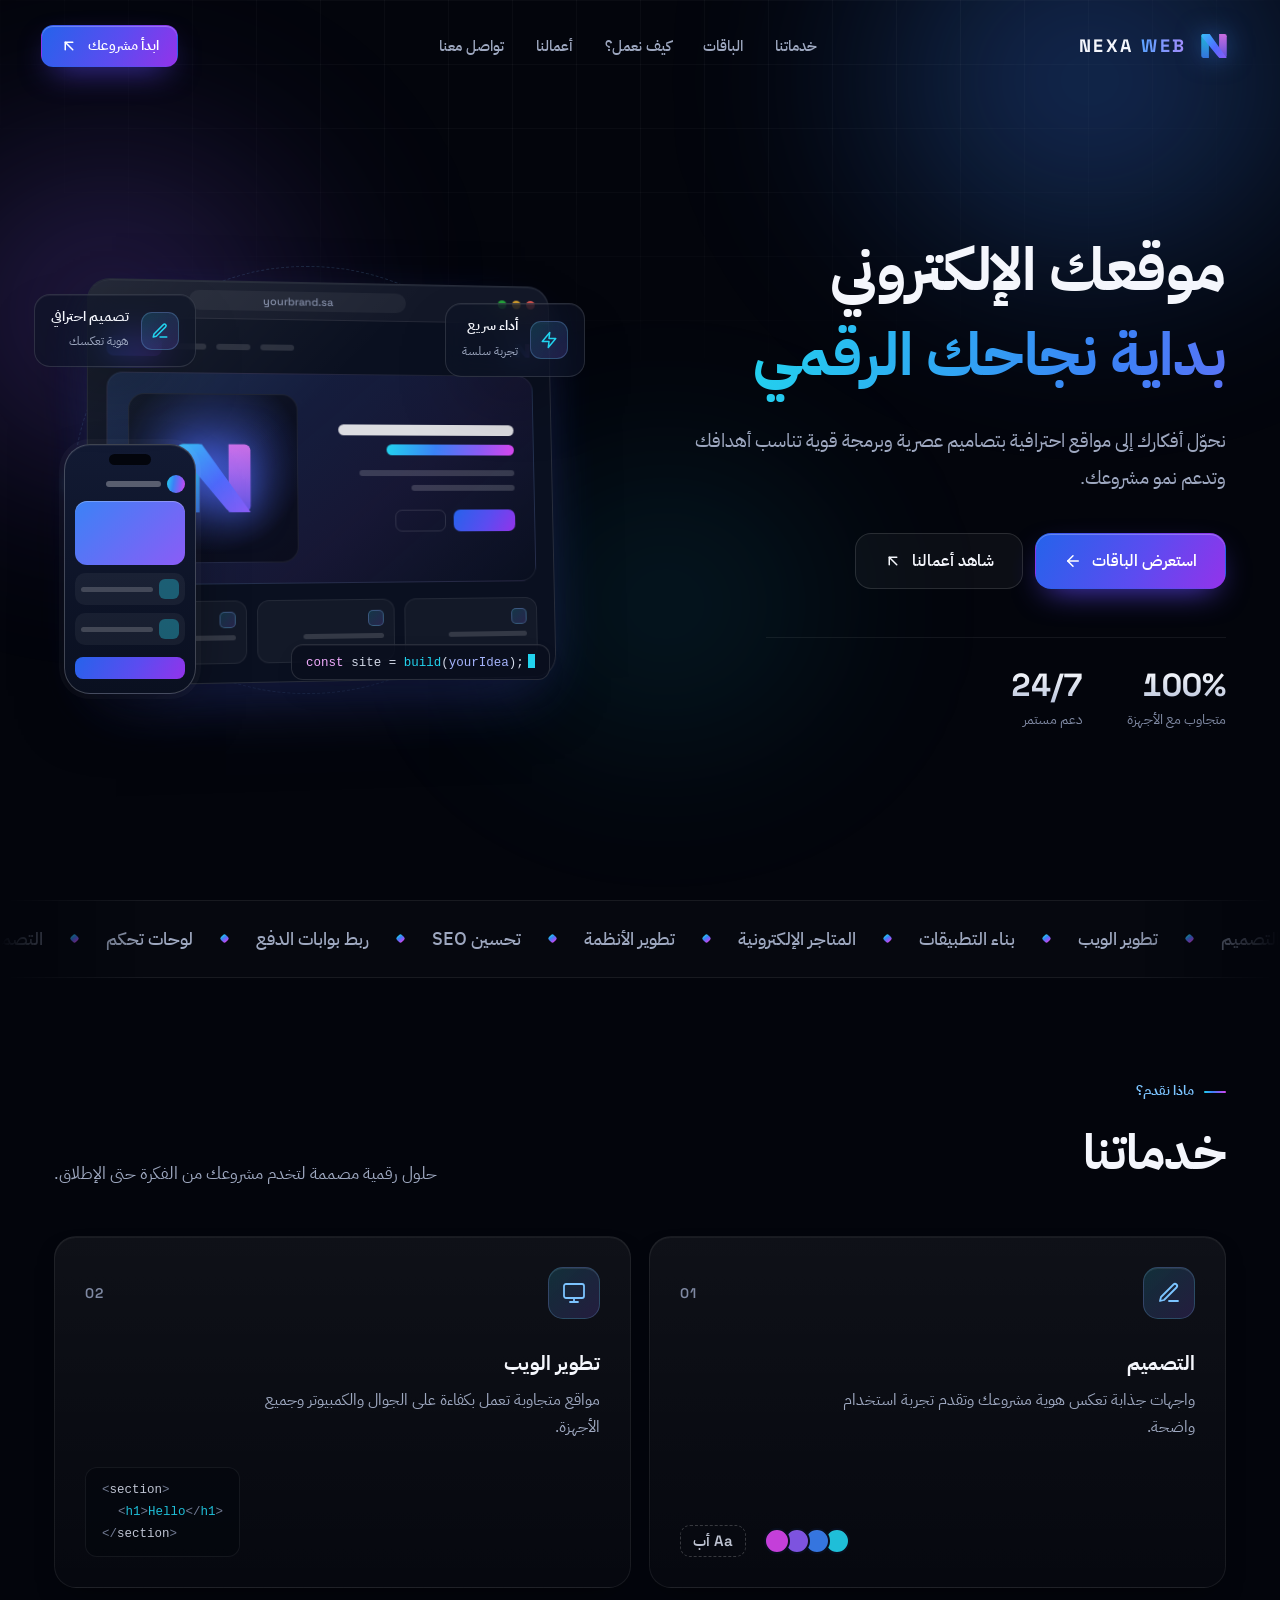
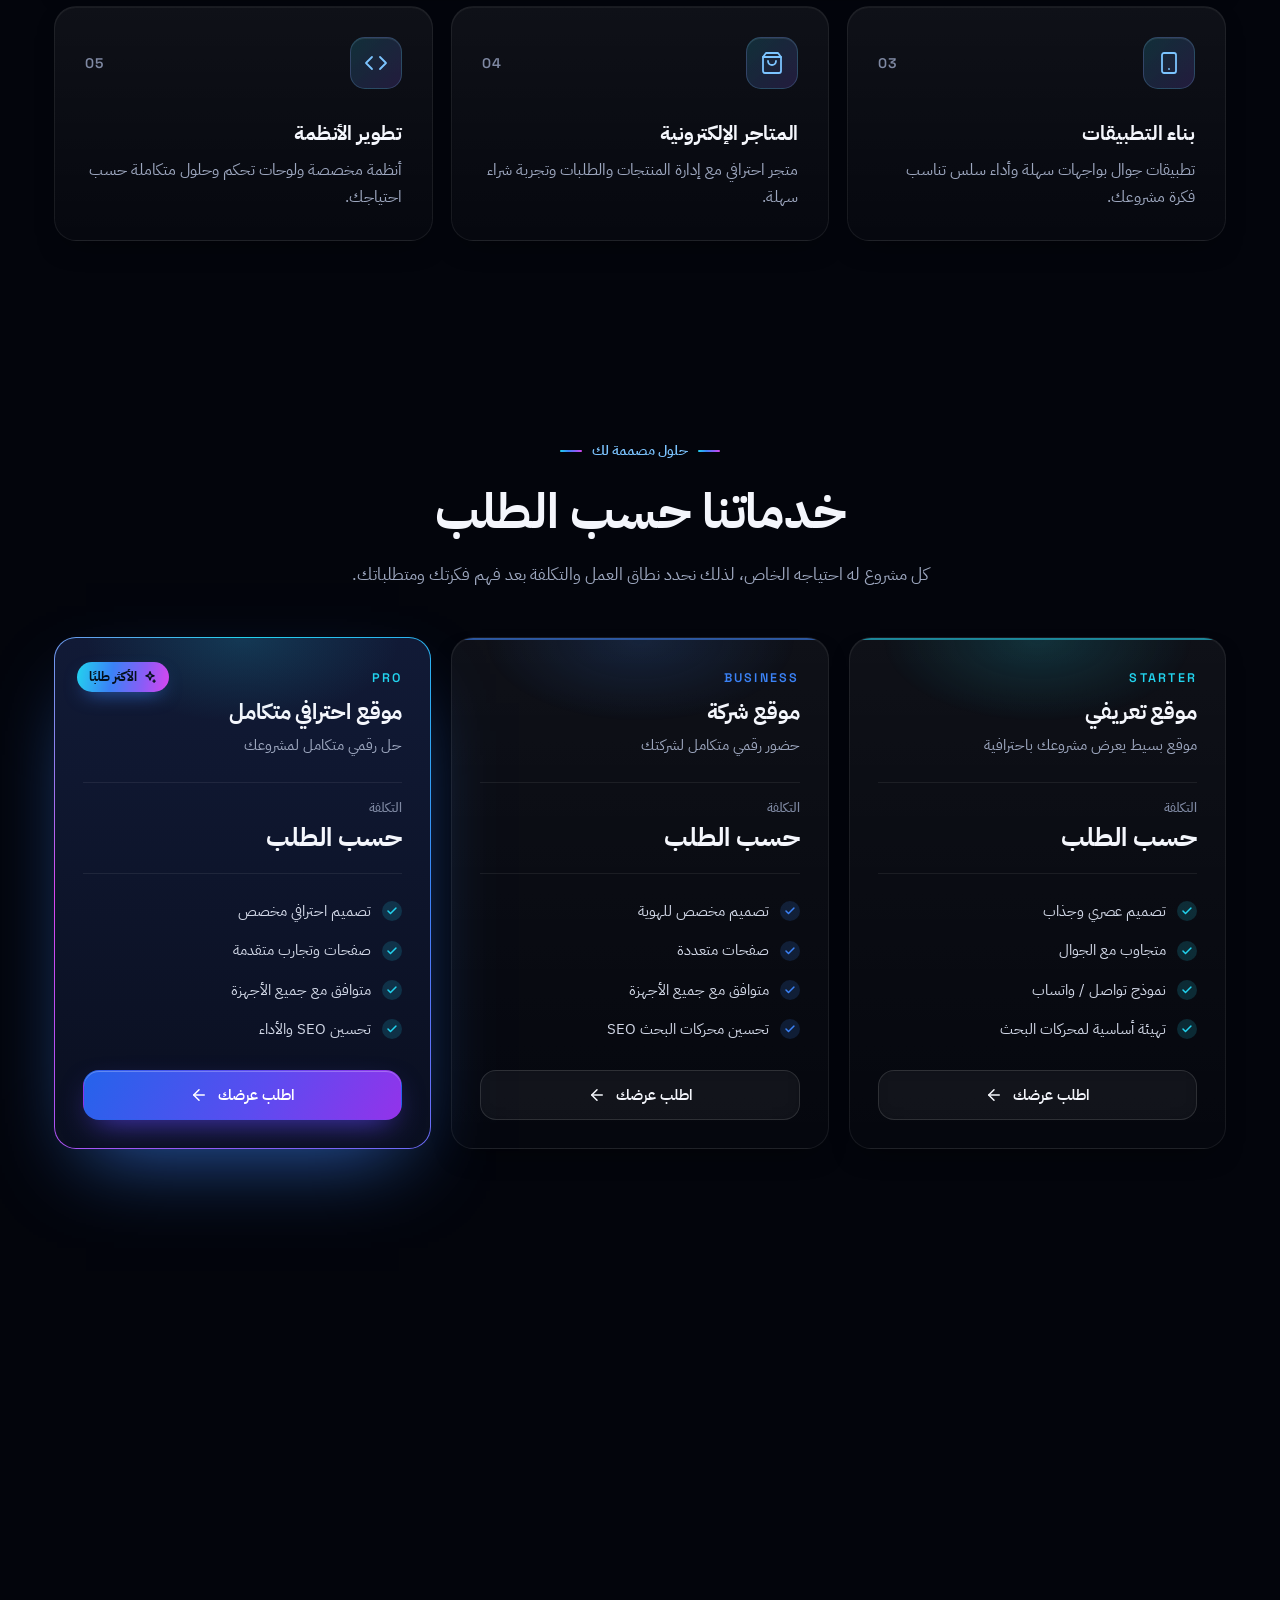
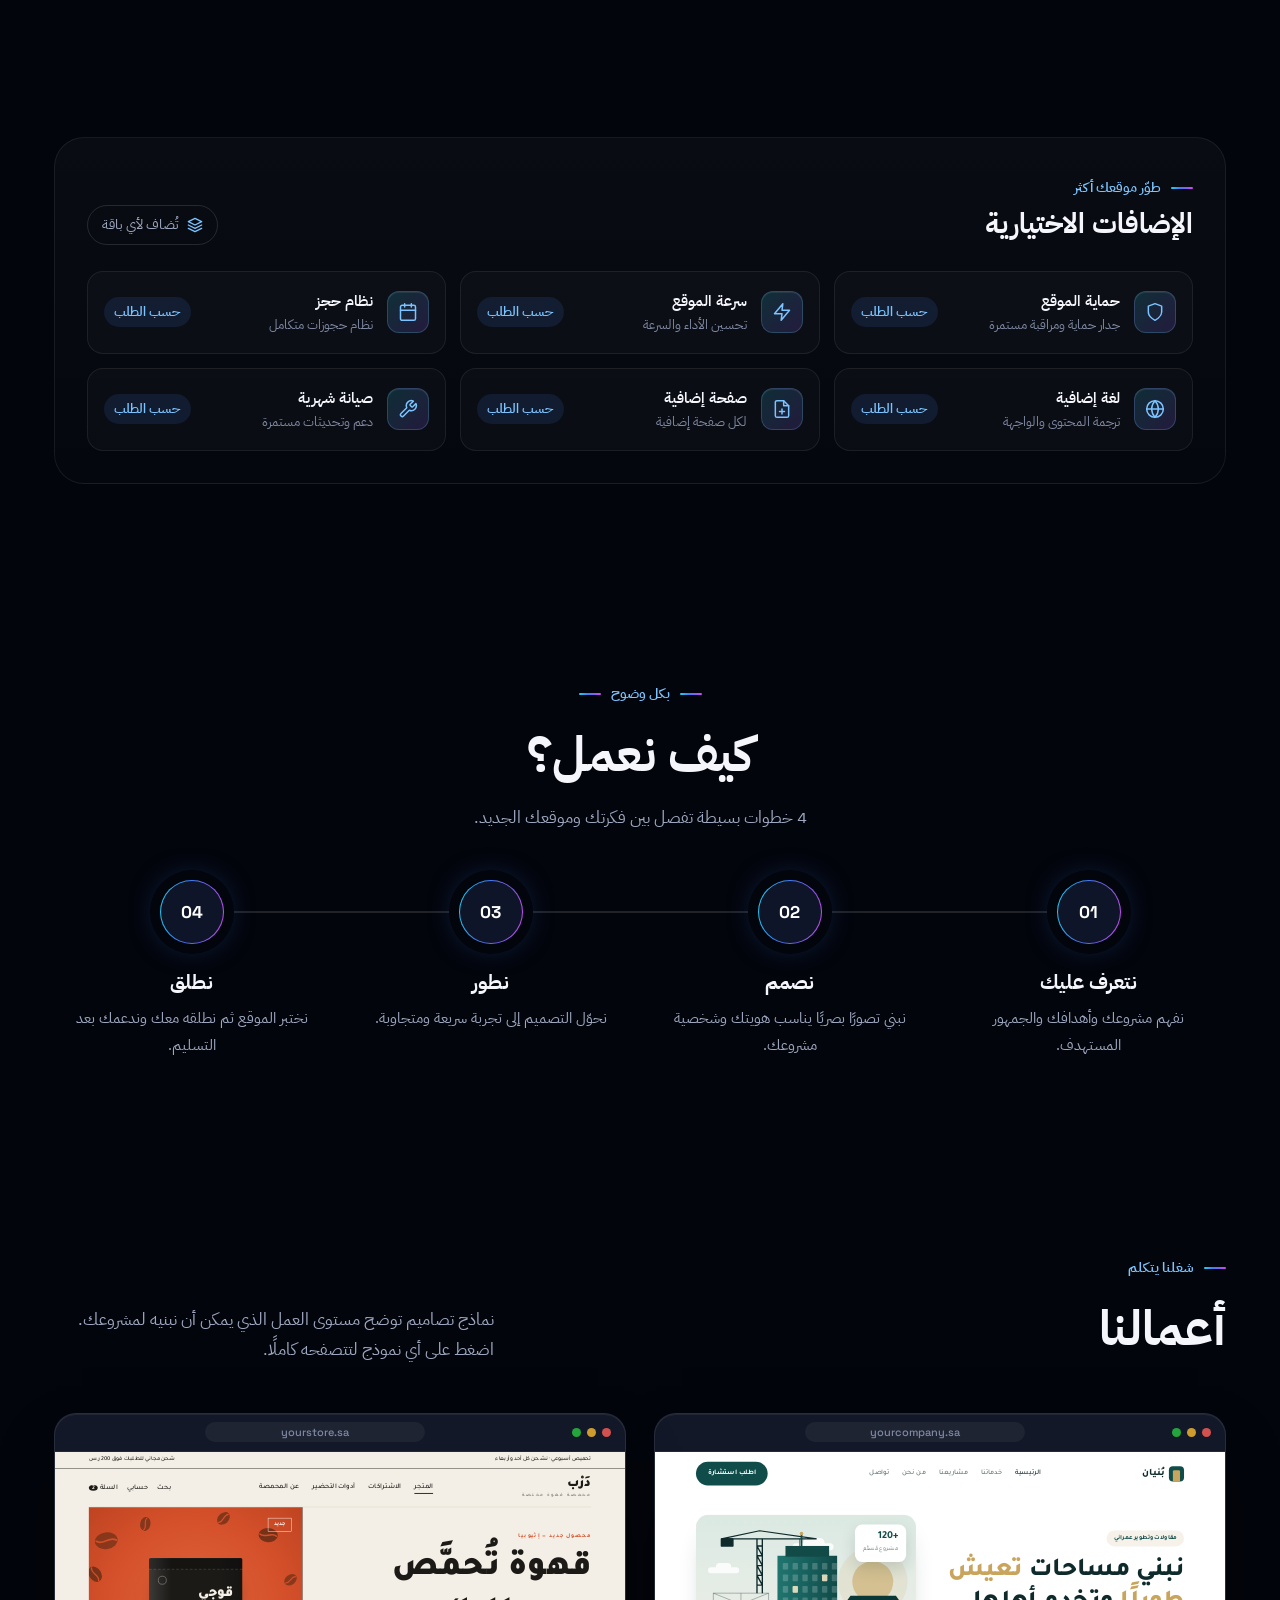
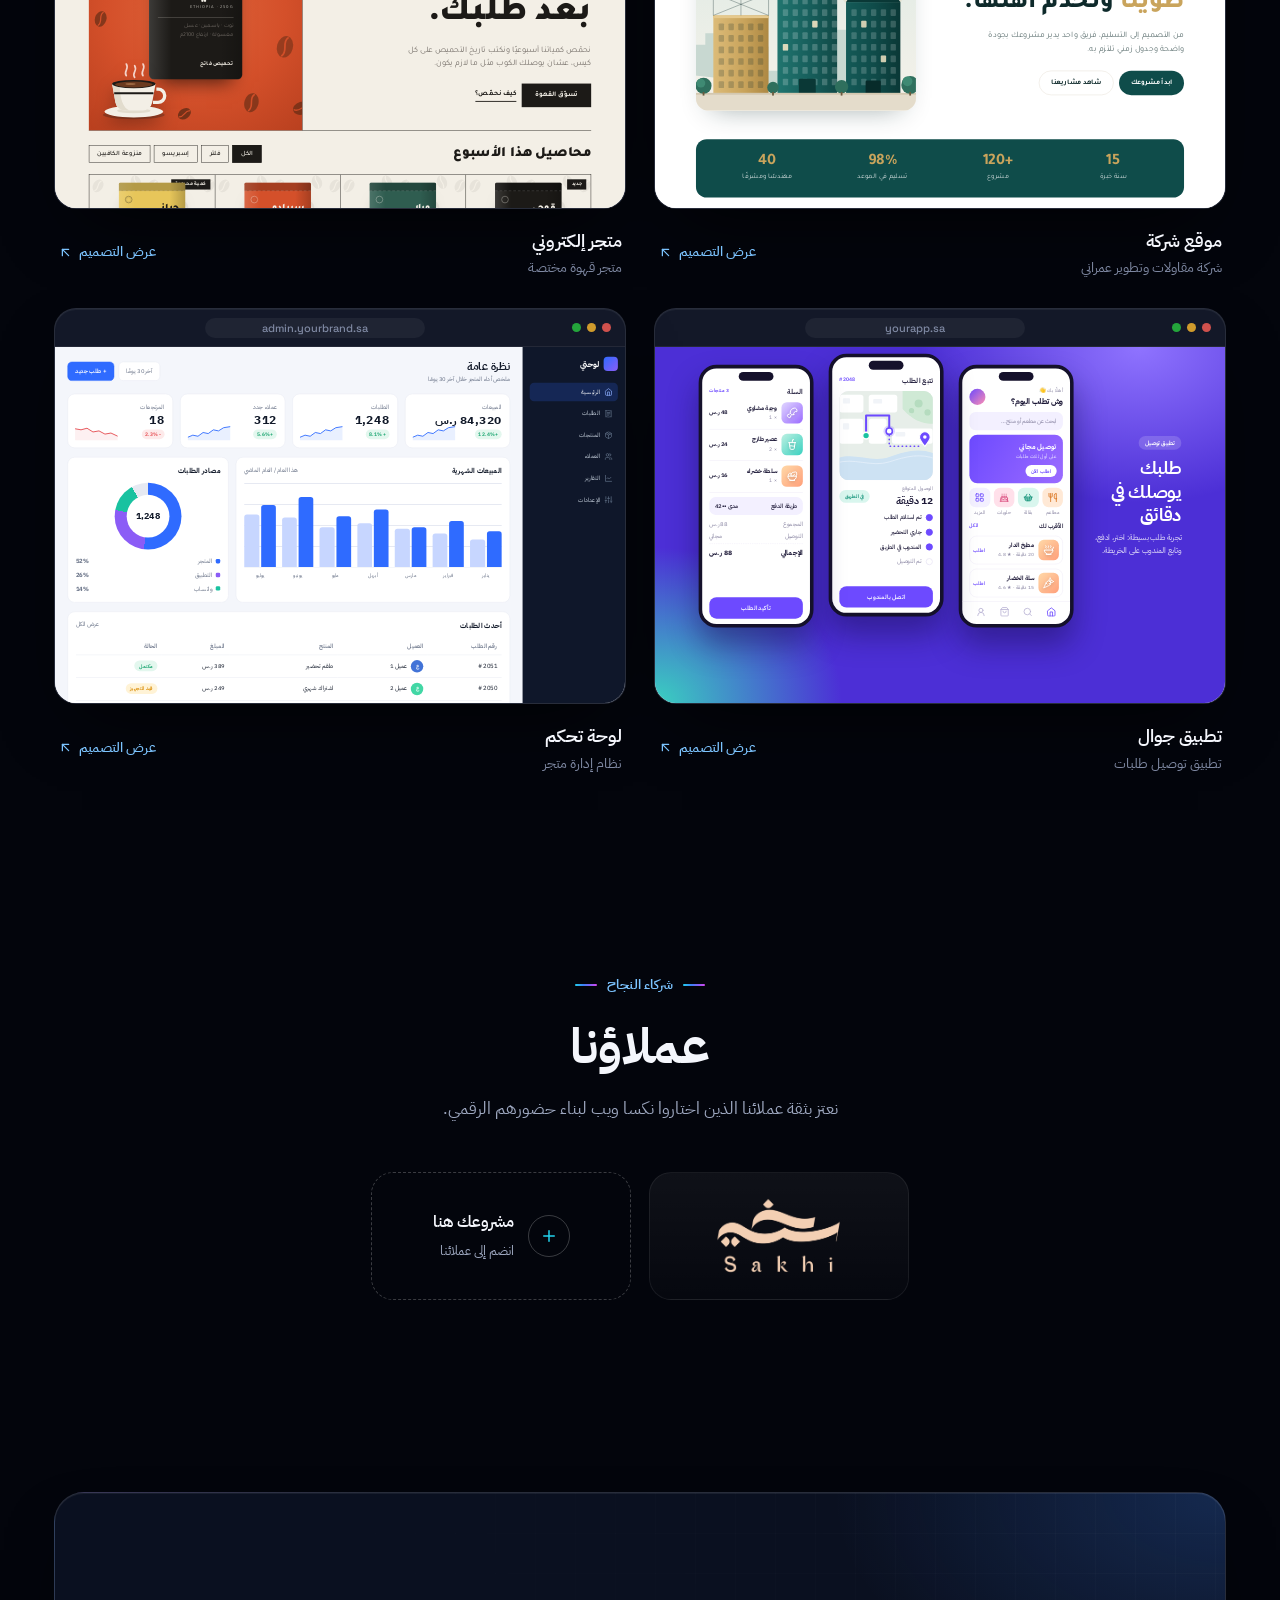
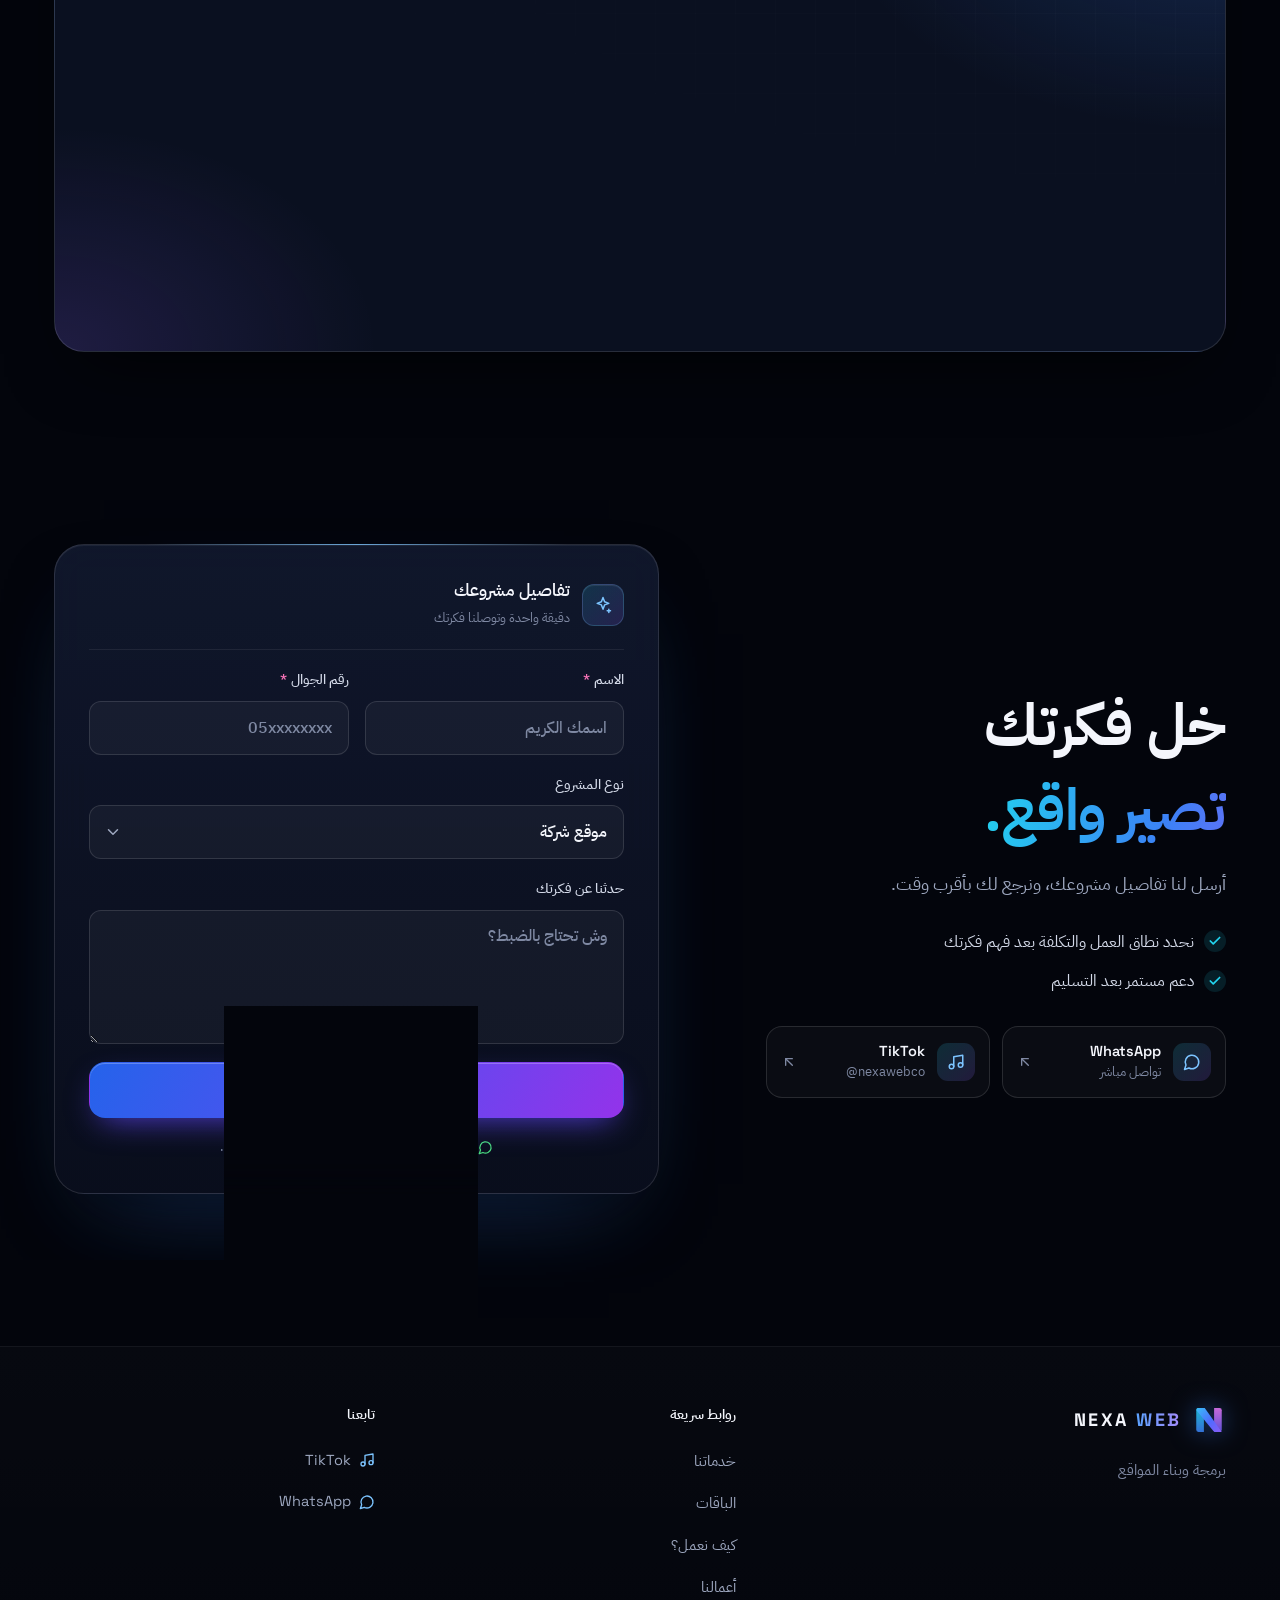
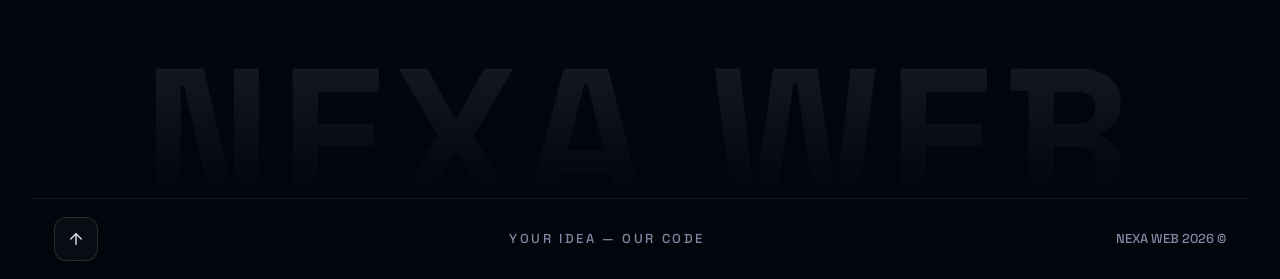
==== commit 06068918: "حذف شارة «برمجة وبناء المواقع» من الواجهة الرئيسية Co-Authored-By: Claude Opus 5.5 <noreply@anthropi" ====
--- a/index.html
+++ b/index.html
@@ -15,10 +15,10 @@
   <link rel="preconnect" href="https://fonts.googleapis.com" />
   <link rel="preconnect" href="https://fonts.gstatic.com" crossorigin />
   <link href="https://fonts.googleapis.com/css2?family=IBM+Plex+Sans+Arabic:wght@300;400;500;600;700&family=Space+Grotesk:wght@400;500;600;700&display=swap" rel="stylesheet" />
-  <link rel="stylesheet" href="style.css?v=7" />
+  <link rel="stylesheet" href="style.css?v=8" />
   <script>document.documentElement.classList.add('js');</script>
   <script src="assets/vendor/framer-motion-dom.js" defer></script>
-  <script src="script.js?v=7" defer></script>
+  <script src="script.js?v=8" defer></script>
 </head>
 <body>
 
@@ -97,7 +97,6 @@
     <!-- Hero -->
     <section id="home" class="hero container">
       <div class="hero-copy">
-        <span class="pill reveal"><i></i> برمجة وبناء المواقع</span>
         <h1>
           <span class="h1-line reveal">موقعك الإلكتروني</span>
           <span class="h1-line reveal"><span class="grad">بداية نجاحك الرقمي</span></span>
--- a/style.css
+++ b/style.css
@@ -228,15 +228,6 @@
   display: grid; grid-template-columns: 1.1fr .9fr; align-items: center; gap: 48px;
   min-height: min(100svh, 920px); padding-block: calc(var(--nav-h) + 56px) 72px;
 }
-.pill {
-  display: inline-flex; align-items: center; gap: 10px; margin-bottom: 26px;
-  padding: 7px 16px 7px 18px; border: 1px solid var(--line-2); border-radius: var(--r-full);
-  background: rgba(255, 255, 255, .04); color: var(--text-2); font-size: 14px; font-weight: 500;
-  -webkit-backdrop-filter: blur(10px); backdrop-filter: blur(10px);
-}
-.pill i { position: relative; width: 8px; height: 8px; border-radius: 50%; background: var(--cyan); }
-.pill i::after { content: ""; position: absolute; inset: -4px; border-radius: 50%; border: 2px solid var(--cyan); opacity: 0; animation: ping 2.4s var(--ease-out) infinite; }
-@keyframes ping { 0% { transform: scale(.5); opacity: .8; } 100% { transform: scale(1.8); opacity: 0; } }
 .h1-line { display: block; }
 .hero .lead { margin-block: 24px 36px; }
 .hero-actions { display: flex; flex-wrap: wrap; gap: 12px; }
@@ -725,7 +716,6 @@
   .section { padding-block: 56px; }
   h3 { font-size: 18px; }
   .hero { padding-block: calc(var(--nav-h) + 32px) 40px; gap: 12px; }
-  .pill { margin-bottom: 18px; font-size: 13px; }
   .lead { font-size: 16.5px; }
   .hero .lead { margin-block: 18px 26px; }
   .hero-actions { width: 100%; }
